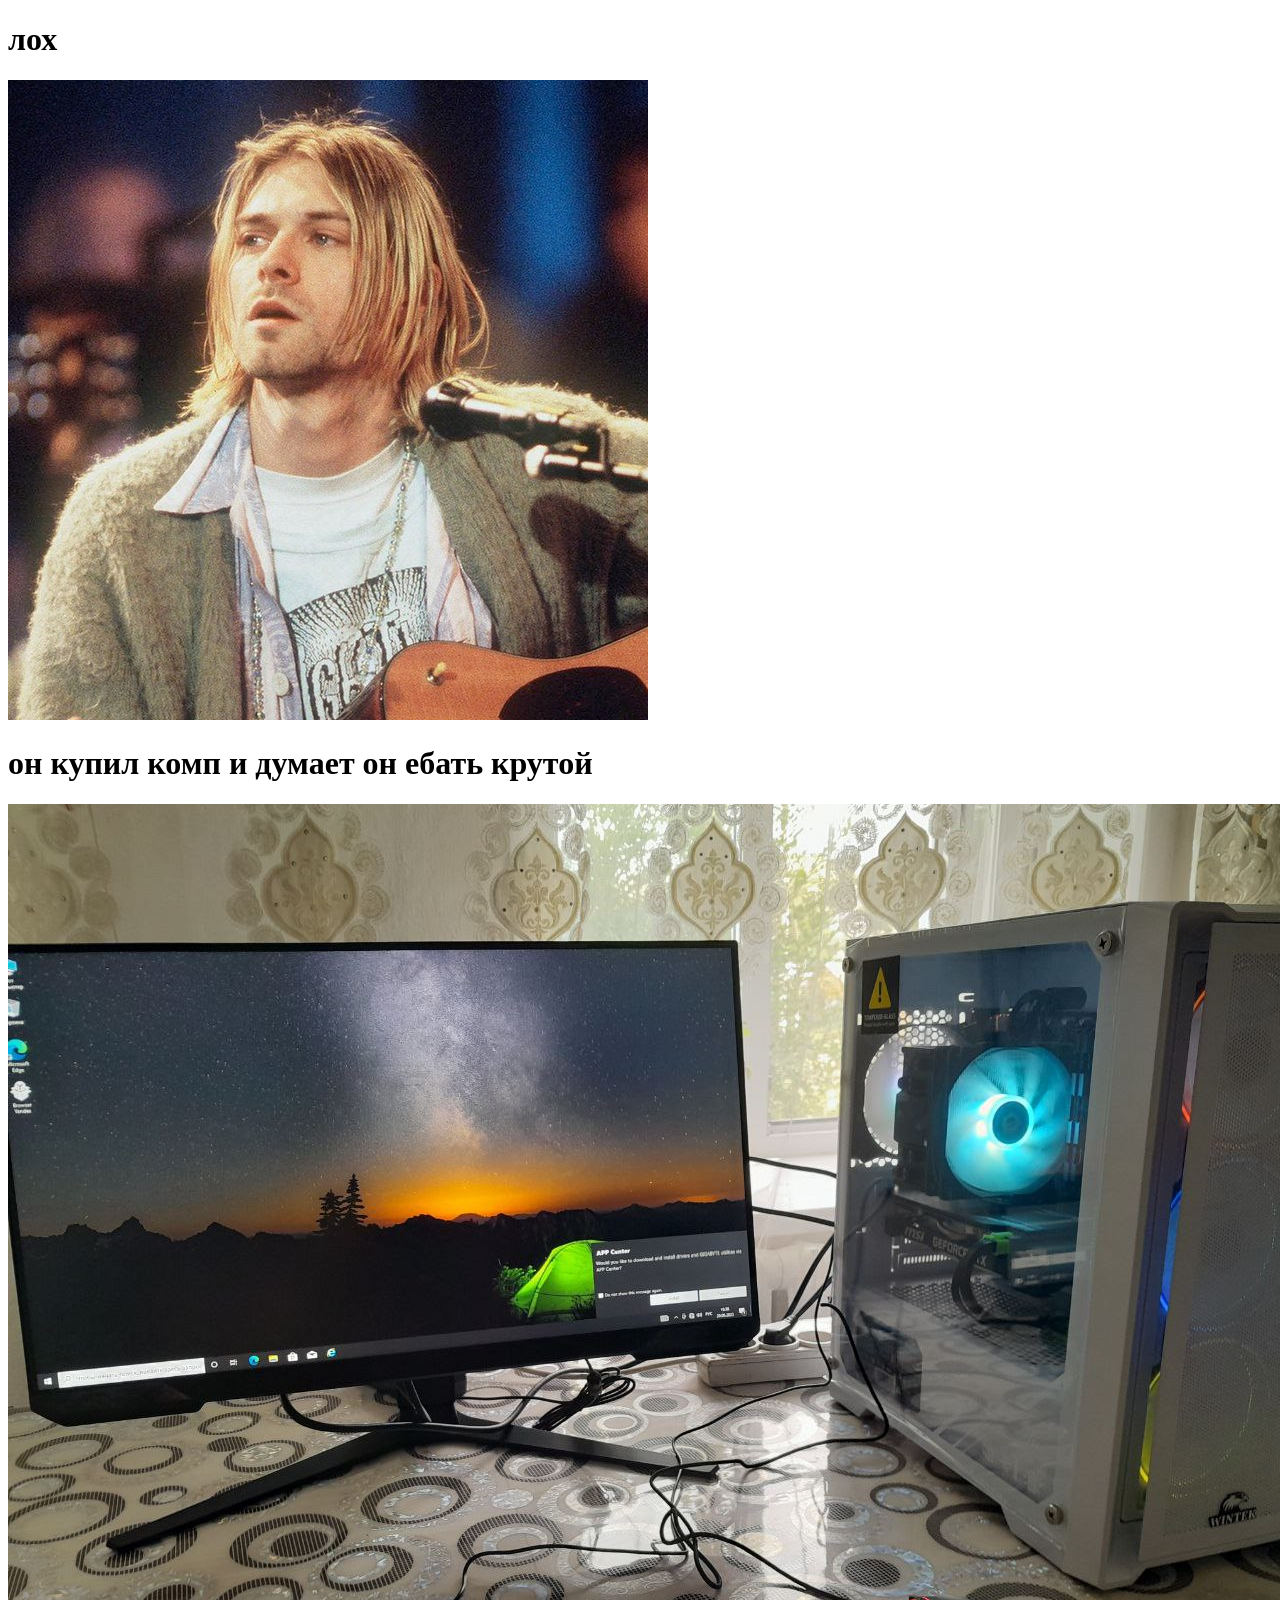
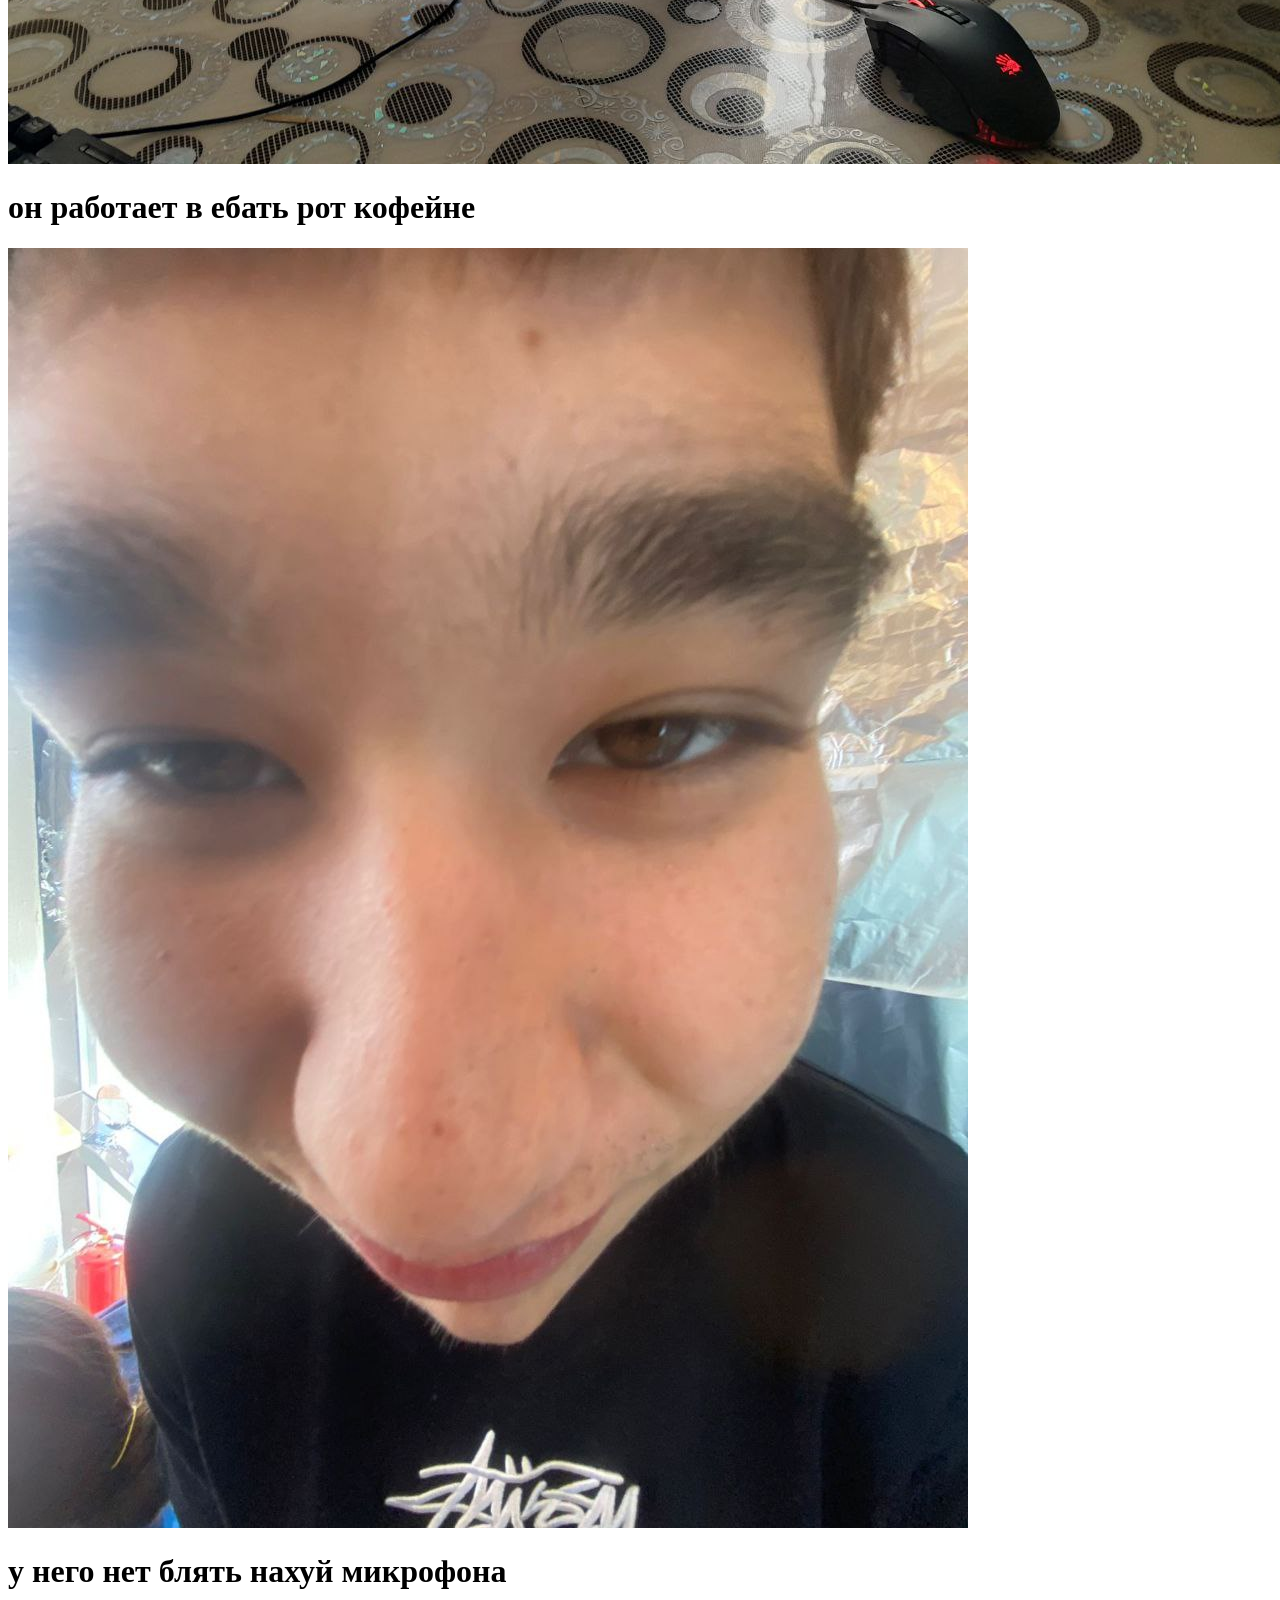
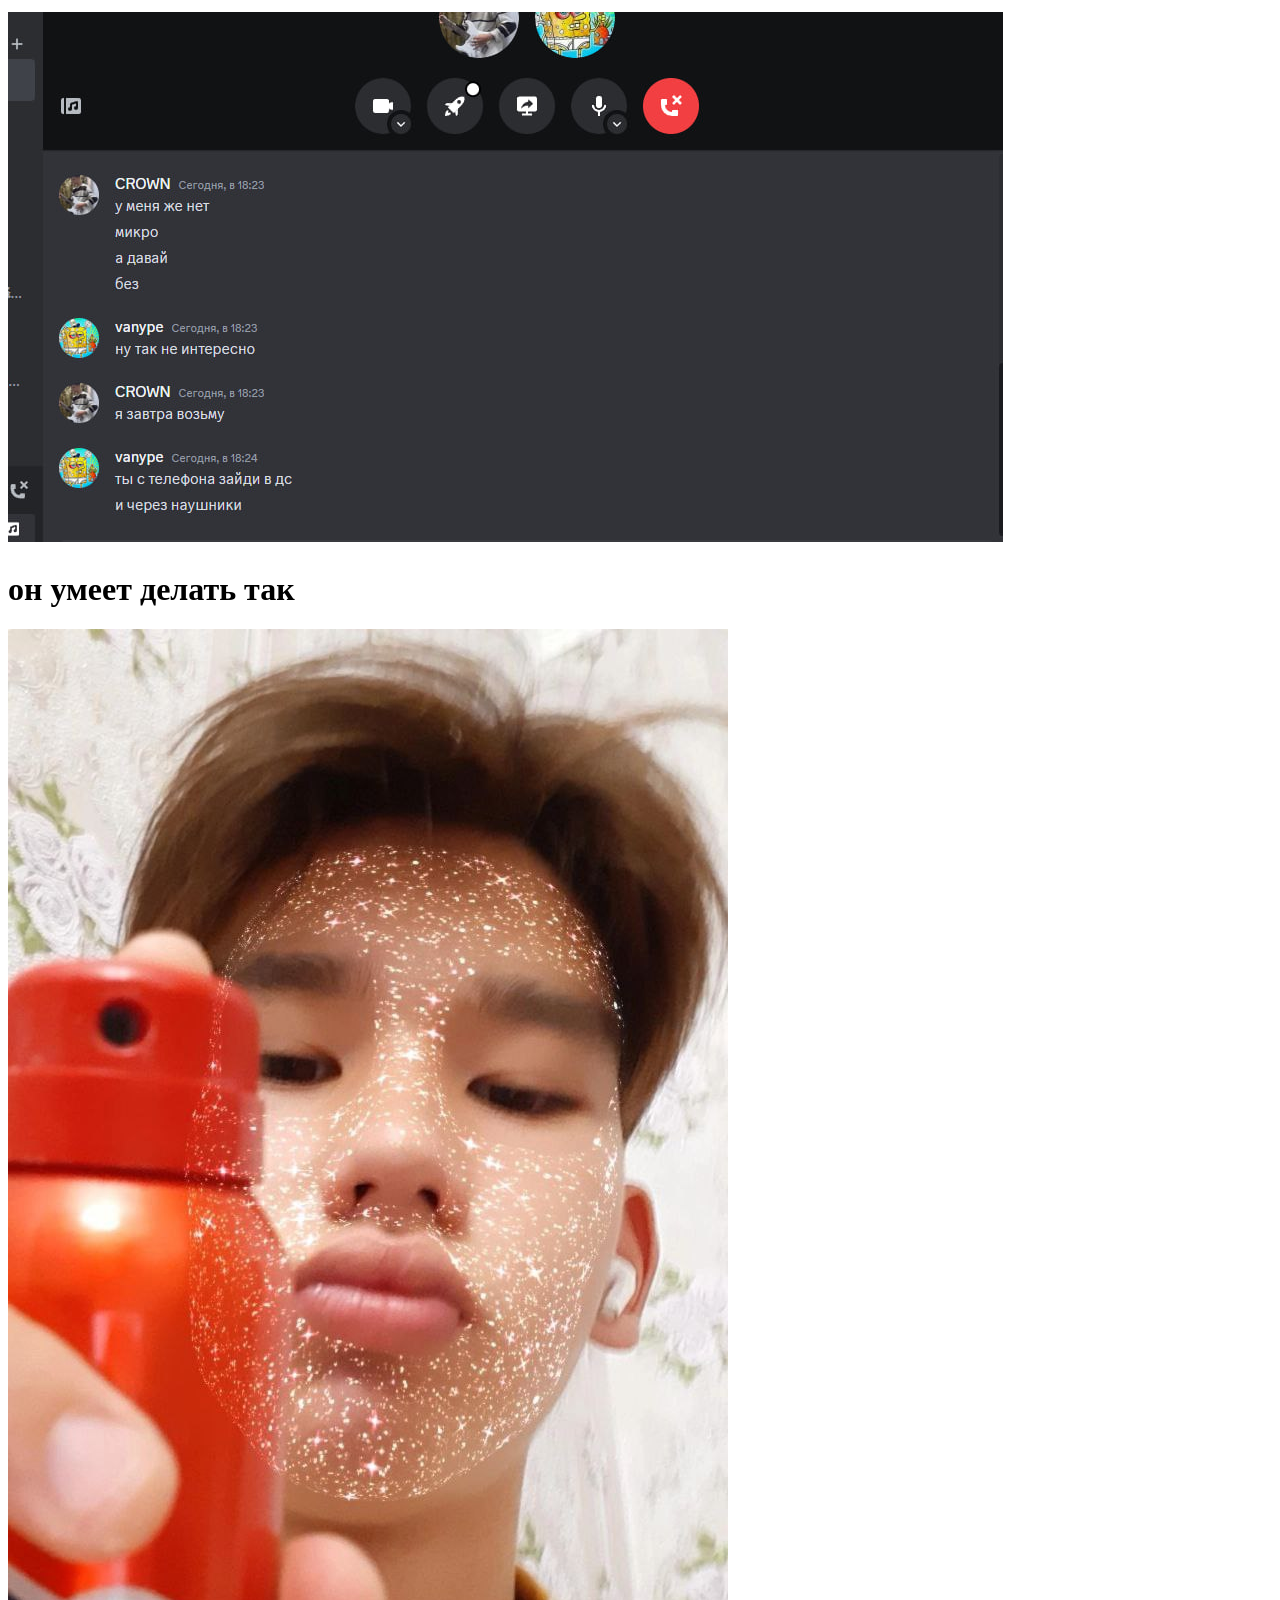
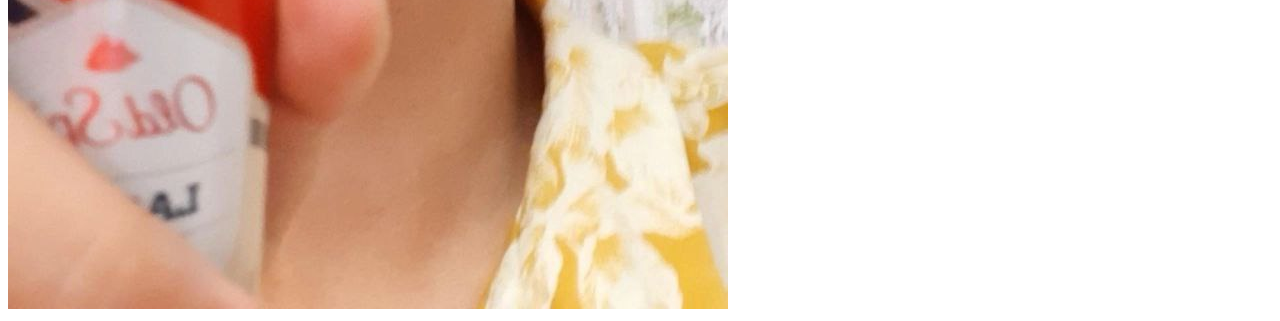
==== index.html @ 9096d33f "crown2" ====
<!DOCTYPE html>
<html>
	<head>
		<title>хуй</title>
	</head>
	<body>
		<h1>лох</h1>
		<img src="image.jpg">
		<h1>он купил комп и думает он ебать крутой</h1>
		<img src="image2.jpg">
		<h1>он работает в ебать рот кофейне</h1>
		<img src="image3.jpg">
		<h1>у него нет блять нахуй микрофона<h1>
		<img src="image4.jpg">
		<h1>он умеет делать так</h1>
		<img src="image5.jpg">
	</body>
</html>
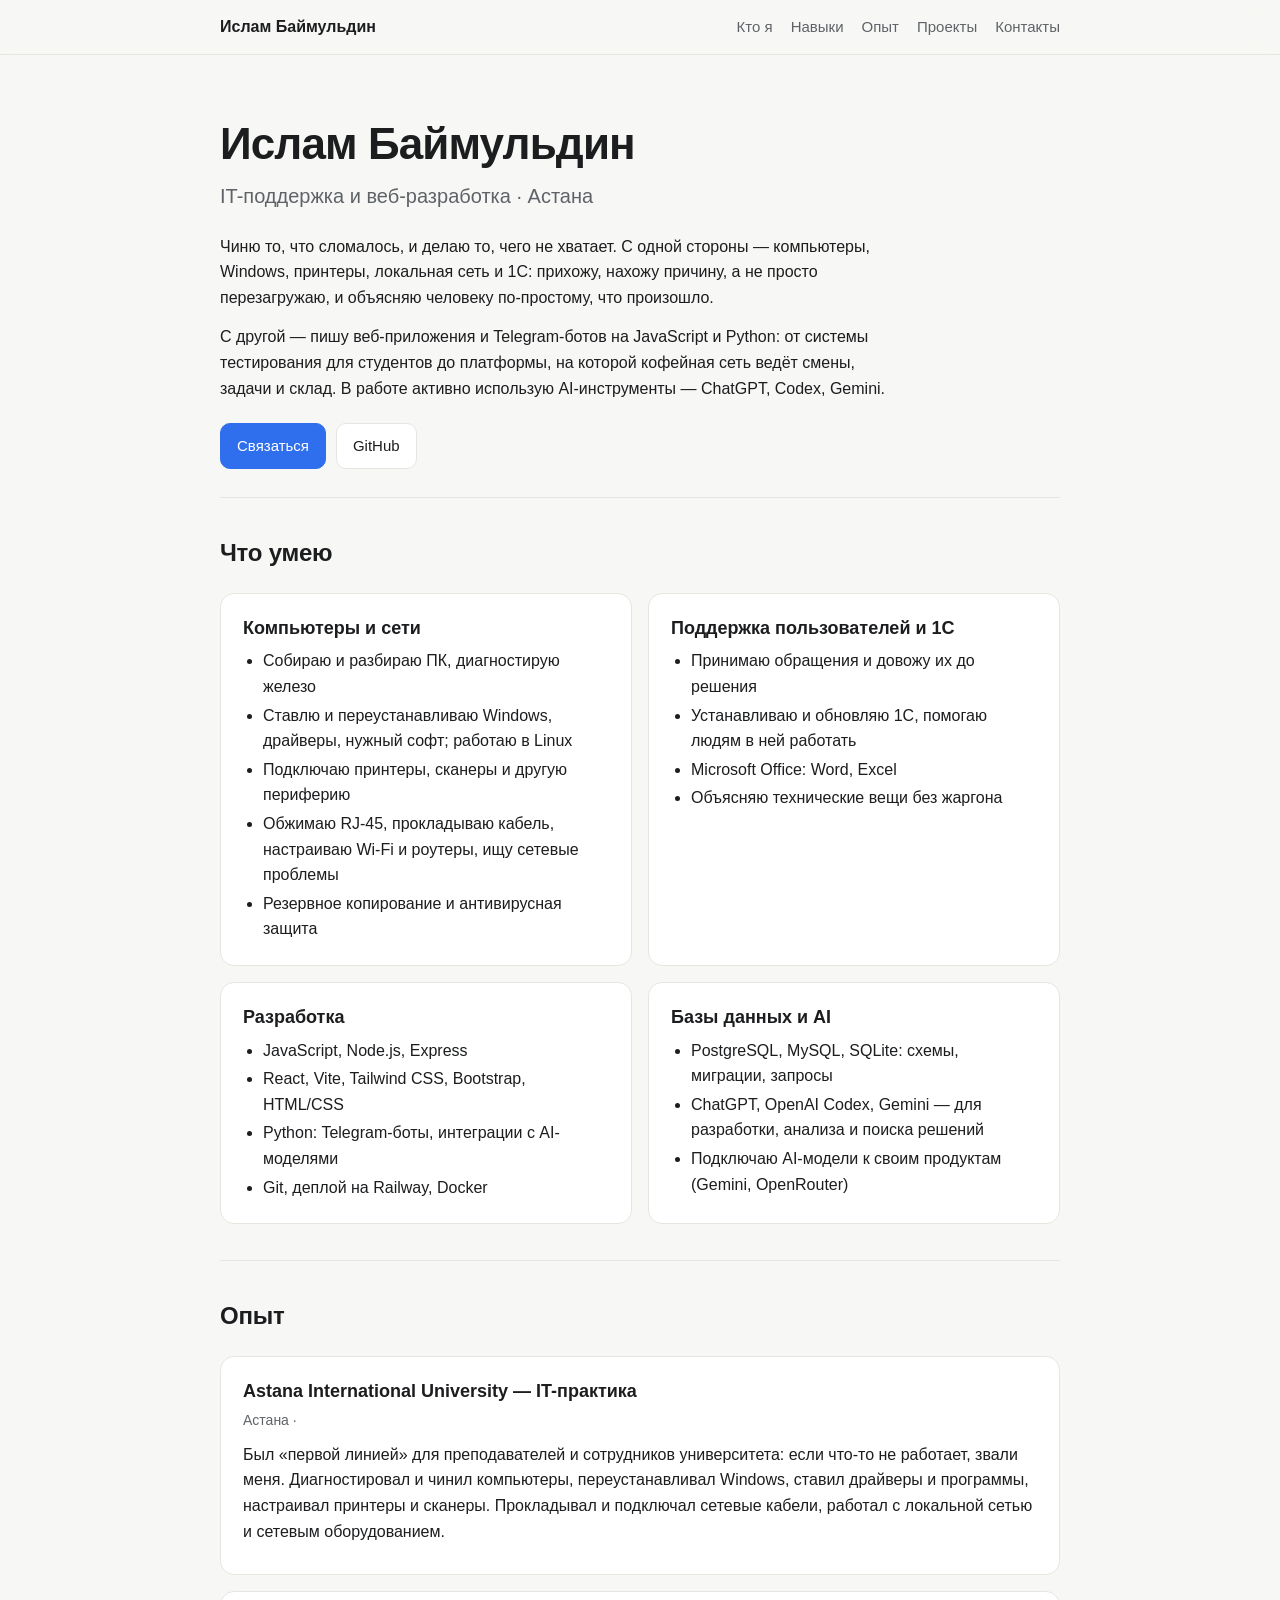
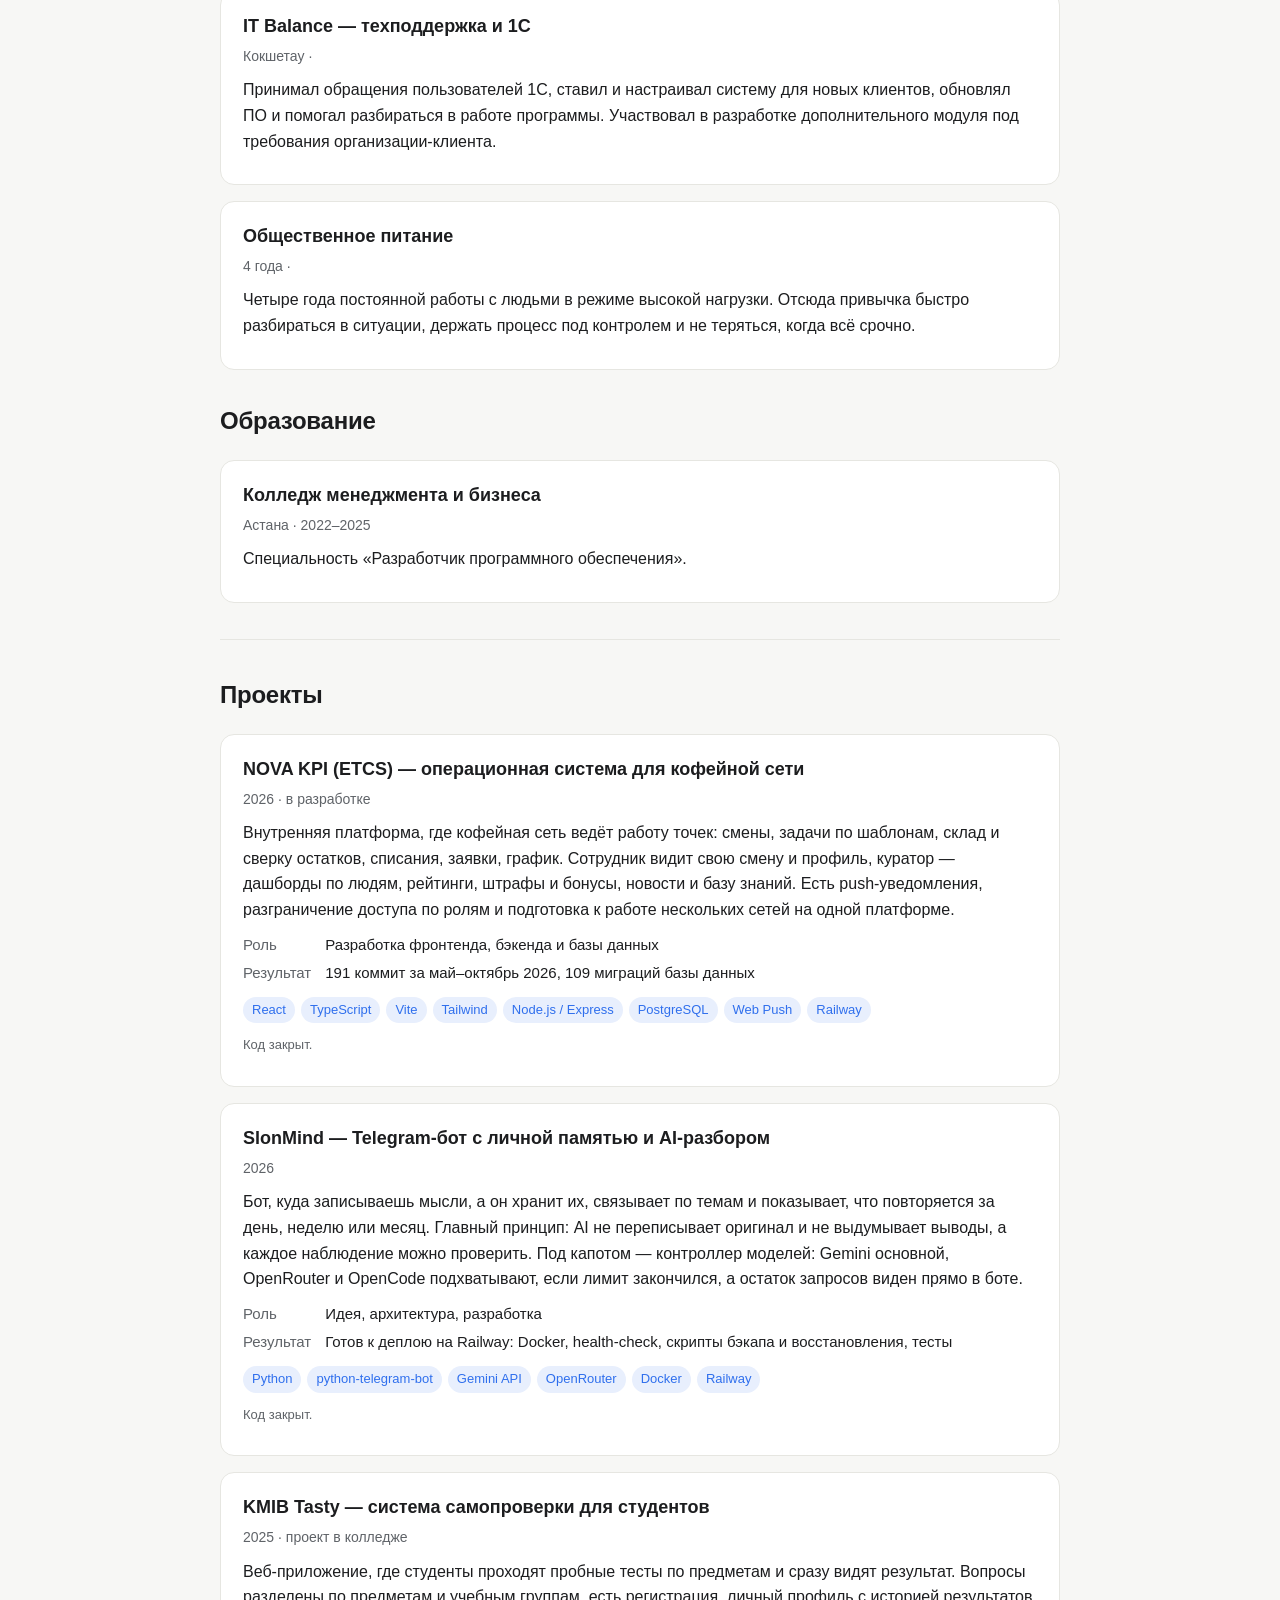
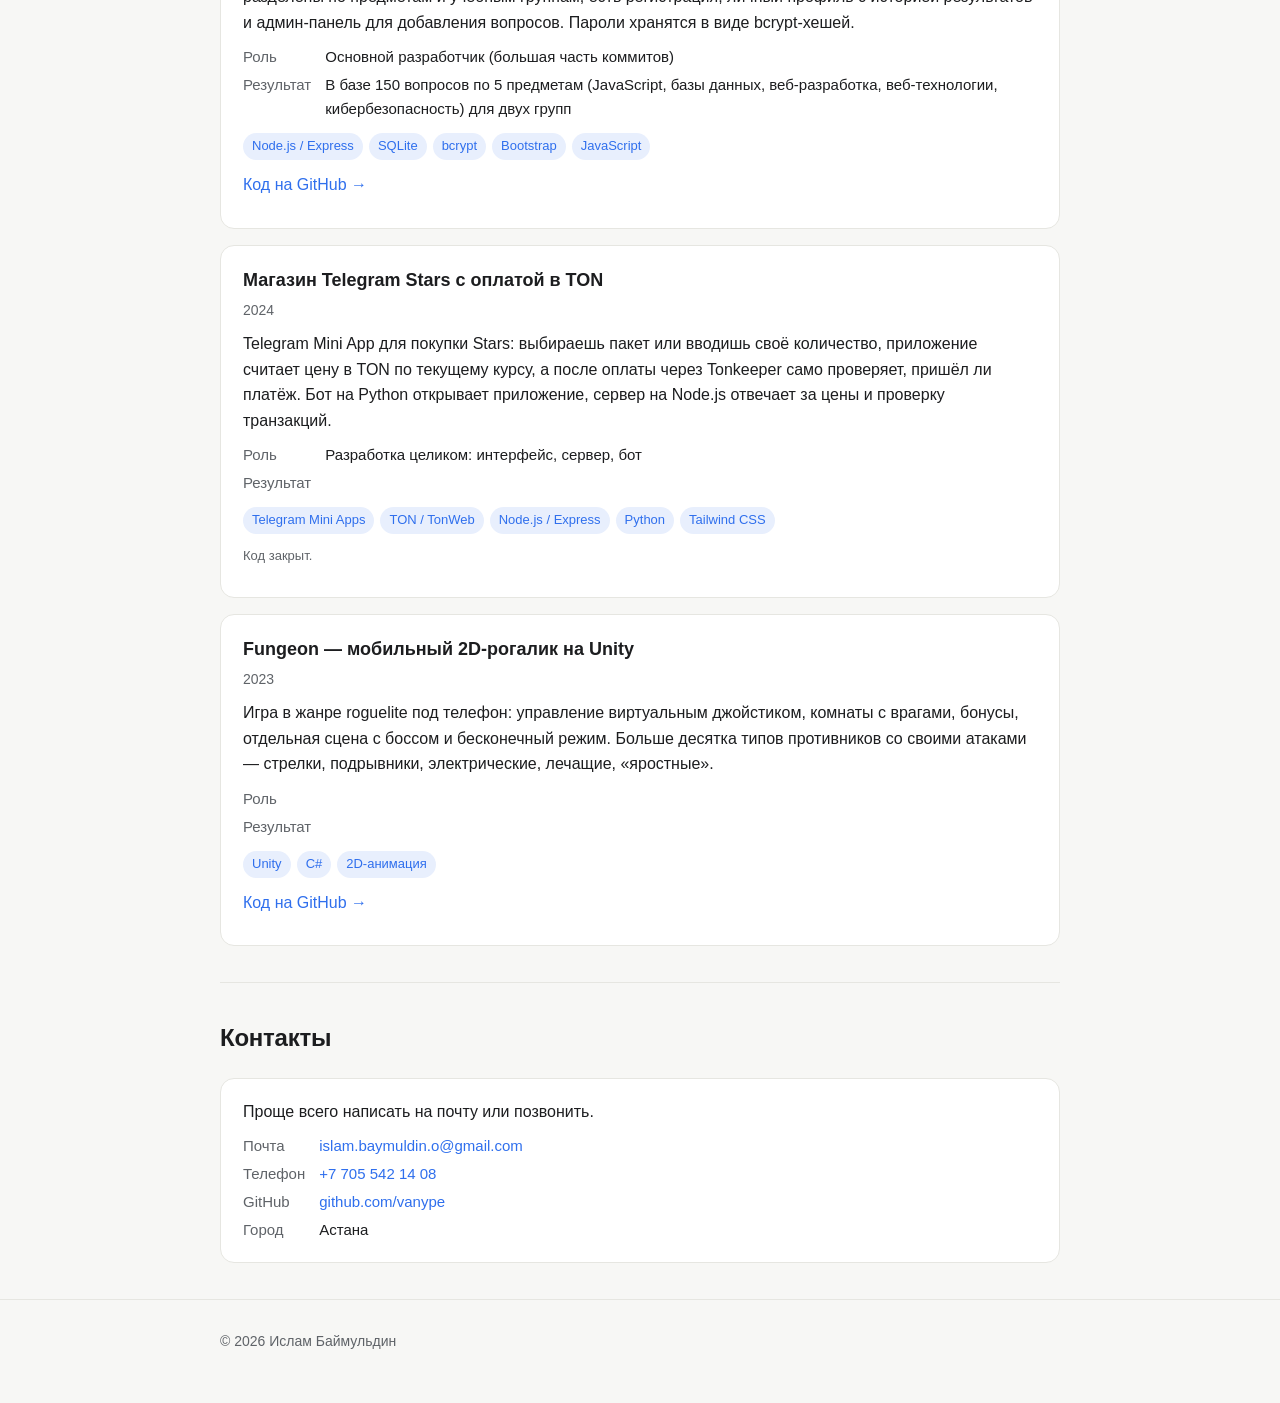
==== commit 8975717a: "Resume site" ====
--- a/index.html
+++ b/index.html
@@ -1,18 +1,240 @@
 <!DOCTYPE html>
-<html>
-	<head>
-		<title>хуй</title>
-	</head>
-	<body>
-		<h1>лох</h1>
-		<img src="image.jpg">
-		<h1>он купил комп и думает он ебать крутой</h1>
-		<img src="image2.jpg">
-		<h1>он работает в ебать рот кофейне</h1>
-		<img src="image3.jpg">
-		<h1>у него нет блять нахуй микрофона<h1>
-		<img src="image4.jpg">
-		<h1>он умеет делать так</h1>
-		<img src="image5.jpg">
-	</body>
-</html>	
+<html lang="ru">
+<head>
+<meta charset="utf-8">
+<meta name="viewport" content="width=device-width, initial-scale=1">
+<title>Ислам Баймульдин — IT-поддержка и веб-разработка</title>
+<meta name="description" content="Ислам Баймульдин, Астана. Техподдержка, компьютеры и сети, веб-приложения и Telegram-боты на JavaScript и Python.">
+<style>
+  :root{
+    --bg:#f7f7f5; --card:#ffffff; --text:#1c1d1f; --muted:#5f6368; --line:#e6e6e1;
+    --accent:#2f6fed; --accent-soft:#e8effd; --radius:14px;
+  }
+  @media (prefers-color-scheme: dark){
+    :root{ --bg:#121314; --card:#1b1c1e; --text:#ececec; --muted:#a0a4aa; --line:#2b2d30; --accent:#7aa2ff; --accent-soft:#1f2a44; }
+  }
+  *{box-sizing:border-box}
+  html{scroll-behavior:smooth}
+  body{margin:0;background:var(--bg);color:var(--text);
+    font:16px/1.6 -apple-system,BlinkMacSystemFont,"Segoe UI",Roboto,"Helvetica Neue",Arial,sans-serif}
+  a{color:var(--accent);text-decoration:none} a:hover{text-decoration:underline}
+  .wrap{max-width:880px;margin:0 auto;padding:0 20px}
+  nav{position:sticky;top:0;z-index:5;background:color-mix(in srgb,var(--bg) 88%,transparent);
+    backdrop-filter:blur(8px);border-bottom:1px solid var(--line)}
+  nav .wrap{display:flex;gap:18px;align-items:center;height:54px;overflow-x:auto;white-space:nowrap;scrollbar-width:none}
+  nav .wrap::-webkit-scrollbar{display:none}
+  @media(max-width:560px){nav b{display:none}}
+  nav b{margin-right:auto;font-weight:600}
+  nav a{color:var(--muted);font-size:15px} nav a:hover{color:var(--text);text-decoration:none}
+  header{padding:64px 0 28px}
+  header h1{font-size:clamp(30px,5vw,44px);line-height:1.15;margin:0 0 10px;letter-spacing:-.02em}
+  header .role{font-size:clamp(17px,2.4vw,20px);color:var(--muted);margin:0 0 22px}
+  header p{max-width:680px;margin:0 0 14px}
+  .cta{display:flex;flex-wrap:wrap;gap:10px;margin-top:22px}
+  .btn{display:inline-block;padding:10px 16px;border-radius:10px;border:1px solid var(--line);background:var(--card);color:var(--text);font-size:15px}
+  .btn.primary{background:var(--accent);border-color:var(--accent);color:#fff}
+  .btn:hover{text-decoration:none;filter:brightness(1.05)}
+  section{padding:36px 0;border-top:1px solid var(--line)}
+  h2{font-size:24px;margin:0 0 20px;letter-spacing:-.01em}
+  .grid{display:grid;gap:16px}
+  @media(min-width:720px){.grid.two{grid-template-columns:1fr 1fr}}
+  .card{background:var(--card);border:1px solid var(--line);border-radius:var(--radius);padding:20px 22px}
+  .card h3{margin:0 0 4px;font-size:18px}
+  .meta{color:var(--muted);font-size:14px;margin:0 0 10px}
+  .card p{margin:0 0 10px}
+  .card ul{margin:6px 0 0;padding-left:20px} .card li{margin:3px 0}
+  .tags{display:flex;flex-wrap:wrap;gap:6px;margin-top:12px}
+  .tag{font-size:13px;padding:3px 9px;border-radius:999px;background:var(--accent-soft);color:var(--accent)}
+  dl.facts{display:grid;grid-template-columns:auto 1fr;gap:4px 14px;margin:10px 0 0;font-size:15px}
+  dl.facts dt{color:var(--muted)} dl.facts dd{margin:0}
+  .private{font-size:13px;color:var(--muted)}
+  .contacts a{word-break:break-all}
+  footer{padding:30px 0 50px;color:var(--muted);font-size:14px;border-top:1px solid var(--line)}
+</style>
+</head>
+<body>
+
+<nav><div class="wrap">
+  <b>Ислам Баймульдин</b>
+  <a href="#about">Кто я</a><a href="#skills">Навыки</a><a href="#experience">Опыт</a><a href="#projects">Проекты</a><a href="#contacts">Контакты</a>
+</div></nav>
+
+<main class="wrap">
+
+<!-- ===== КТО Я ===== -->
+<header id="about">
+  <h1>Ислам Баймульдин</h1>
+  <p class="role">IT-поддержка и веб-разработка · Астана</p>
+  <p>Чиню то, что сломалось, и делаю то, чего не хватает. С одной стороны — компьютеры, Windows, принтеры, локальная сеть и 1С: прихожу, нахожу причину, а не просто перезагружаю, и объясняю человеку по-простому, что произошло.</p>
+  <p>С другой — пишу веб-приложения и Telegram-ботов на JavaScript и Python: от системы тестирования для студентов до платформы, на которой кофейная сеть ведёт смены, задачи и склад. В работе активно использую AI-инструменты — ChatGPT, Codex, Gemini.</p>
+  <div class="cta">
+    <a class="btn primary" href="#contacts">Связаться</a>
+    <a class="btn" href="https://github.com/vanype" target="_blank" rel="noopener">GitHub</a>
+  </div>
+</header>
+
+<!-- ===== НАВЫКИ ===== -->
+<section id="skills">
+  <h2>Что умею</h2>
+  <div class="grid two">
+    <div class="card">
+      <h3>Компьютеры и сети</h3>
+      <ul>
+        <li>Собираю и разбираю ПК, диагностирую железо</li>
+        <li>Ставлю и переустанавливаю Windows, драйверы, нужный софт; работаю в Linux</li>
+        <li>Подключаю принтеры, сканеры и другую периферию</li>
+        <li>Обжимаю RJ-45, прокладываю кабель, настраиваю Wi-Fi и роутеры, ищу сетевые проблемы</li>
+        <li>Резервное копирование и антивирусная защита</li>
+      </ul>
+    </div>
+    <div class="card">
+      <h3>Поддержка пользователей и 1С</h3>
+      <ul>
+        <li>Принимаю обращения и довожу их до решения</li>
+        <li>Устанавливаю и обновляю 1С, помогаю людям в ней работать</li>
+        <li>Microsoft Office: Word, Excel</li>
+        <li>Объясняю технические вещи без жаргона</li>
+      </ul>
+    </div>
+    <div class="card">
+      <h3>Разработка</h3>
+      <ul>
+        <li>JavaScript, Node.js, Express</li>
+        <li>React, Vite, Tailwind CSS, Bootstrap, HTML/CSS</li>
+        <li>Python: Telegram-боты, интеграции с AI-моделями</li>
+        <li>Git, деплой на Railway, Docker</li>
+      </ul>
+    </div>
+    <div class="card">
+      <h3>Базы данных и AI</h3>
+      <ul>
+        <li>PostgreSQL, MySQL, SQLite: схемы, миграции, запросы</li>
+        <li>ChatGPT, OpenAI Codex, Gemini — для разработки, анализа и поиска решений</li>
+        <li>Подключаю AI-модели к своим продуктам (Gemini, OpenRouter)</li>
+      </ul>
+    </div>
+  </div>
+</section>
+
+<!-- ===== ОПЫТ ===== -->
+<section id="experience">
+  <h2>Опыт</h2>
+  <div class="grid">
+    <div class="card">
+      <h3>Astana International University — IT-практика</h3>
+      <p class="meta">Астана ·</p>
+      <p>Был «первой линией» для преподавателей и сотрудников университета: если что-то не работает, звали меня. Диагностировал и чинил компьютеры, переустанавливал Windows, ставил драйверы и программы, настраивал принтеры и сканеры. Прокладывал и подключал сетевые кабели, работал с локальной сетью и сетевым оборудованием.</p>
+    </div>
+    <div class="card">
+      <h3>IT Balance — техподдержка и 1С</h3>
+      <p class="meta">Кокшетау ·</p>
+      <p>Принимал обращения пользователей 1С, ставил и настраивал систему для новых клиентов, обновлял ПО и помогал разбираться в работе программы. Участвовал в разработке дополнительного модуля под требования организации-клиента.</p>
+    </div>
+    <div class="card">
+      <h3>Общественное питание</h3>
+      <p class="meta">4 года ·</p>
+      <p>Четыре года постоянной работы с людьми в режиме высокой нагрузки. Отсюда привычка быстро разбираться в ситуации, держать процесс под контролем и не теряться, когда всё срочно.</p>
+    </div>
+  </div>
+
+  <h2 style="margin-top:32px">Образование</h2>
+  <div class="card">
+    <h3>Колледж менеджмента и бизнеса</h3>
+    <p class="meta">Астана · 2022–2025</p>
+    <p>Специальность «Разработчик программного обеспечения».</p>
+  </div>
+</section>
+
+<!-- ===== ПРОЕКТЫ ===== -->
+<section id="projects">
+  <h2>Проекты</h2>
+  <div class="grid">
+
+    <!-- ETCS / NOVA KPI: приватный репозиторий vanype/ETCS -->
+    <article class="card">
+      <h3>NOVA KPI (ETCS) — операционная система для кофейной сети</h3>
+      <p class="meta">2026 · в разработке</p>
+      <p>Внутренняя платформа, где кофейная сеть ведёт работу точек: смены, задачи по шаблонам, склад и сверку остатков, списания, заявки, график. Сотрудник видит свою смену и профиль, куратор — дашборды по людям, рейтинги, штрафы и бонусы, новости и базу знаний. Есть push-уведомления, разграничение доступа по ролям и подготовка к работе нескольких сетей на одной платформе.</p>
+      <dl class="facts">
+        <dt>Роль</dt><dd>Разработка фронтенда, бэкенда и базы данных</dd>
+        <dt>Результат</dt><dd>191 коммит за май–октябрь 2026, 109 миграций базы данных</dd>
+      </dl>
+      <div class="tags"><span class="tag">React</span><span class="tag">TypeScript</span><span class="tag">Vite</span><span class="tag">Tailwind</span><span class="tag">Node.js / Express</span><span class="tag">PostgreSQL</span><span class="tag">Web Push</span><span class="tag">Railway</span></div>
+      <p class="private" style="margin-top:12px">Код закрыт.</p>
+    </article>
+
+    <!-- SlonMind: приватный репозиторий vanype/SlonMind -->
+    <article class="card">
+      <h3>SlonMind — Telegram-бот с личной памятью и AI-разбором</h3>
+      <p class="meta">2026</p>
+      <p>Бот, куда записываешь мысли, а он хранит их, связывает по темам и показывает, что повторяется за день, неделю или месяц. Главный принцип: AI не переписывает оригинал и не выдумывает выводы, а каждое наблюдение можно проверить. Под капотом — контроллер моделей: Gemini основной, OpenRouter и OpenCode подхватывают, если лимит закончился, а остаток запросов виден прямо в боте.</p>
+      <dl class="facts">
+        <dt>Роль</dt><dd>Идея, архитектура, разработка</dd>
+        <dt>Результат</dt><dd> Готов к деплою на Railway: Docker, health-check, скрипты бэкапа и восстановления, тесты</dd>
+      </dl>
+      <div class="tags"><span class="tag">Python</span><span class="tag">python-telegram-bot</span><span class="tag">Gemini API</span><span class="tag">OpenRouter</span><span class="tag">Docker</span><span class="tag">Railway</span></div>
+      <p class="private" style="margin-top:12px">Код закрыт.</p>
+    </article>
+
+    <!-- kmibTesting: публичный репозиторий -->
+    <article class="card">
+      <h3>KMIB Tasty — система самопроверки для студентов</h3>
+      <p class="meta">2025 · проект в колледже</p>
+      <p>Веб-приложение, где студенты проходят пробные тесты по предметам и сразу видят результат. Вопросы разделены по предметам и учебным группам, есть регистрация, личный профиль с историей результатов и админ-панель для добавления вопросов. Пароли хранятся в виде bcrypt-хешей.</p>
+      <dl class="facts">
+        <dt>Роль</dt><dd>Основной разработчик (большая часть коммитов)</dd>
+        <dt>Результат</dt><dd>В базе 150 вопросов по 5 предметам (JavaScript, базы данных, веб-разработка, веб-технологии, кибербезопасность) для двух групп</dd>
+      </dl>
+      <div class="tags"><span class="tag">Node.js / Express</span><span class="tag">SQLite</span><span class="tag">bcrypt</span><span class="tag">Bootstrap</span><span class="tag">JavaScript</span></div>
+      <p style="margin-top:12px"><a href="https://github.com/vanype/kmibTesting" target="_blank" rel="noopener">Код на GitHub →</a></p>
+    </article>
+
+    <!-- telegramTonShop: приватный репозиторий -->
+    <article class="card">
+      <h3>Магазин Telegram Stars с оплатой в TON</h3>
+      <p class="meta">2024</p>
+      <p>Telegram Mini App для покупки Stars: выбираешь пакет или вводишь своё количество, приложение считает цену в TON по текущему курсу, а после оплаты через Tonkeeper само проверяет, пришёл ли платёж. Бот на Python открывает приложение, сервер на Node.js отвечает за цены и проверку транзакций.</p>
+      <dl class="facts">
+        <dt>Роль</dt><dd>Разработка целиком: интерфейс, сервер, бот</dd>
+        <dt>Результат</dt><dd></dd>
+      </dl>
+      <div class="tags"><span class="tag">Telegram Mini Apps</span><span class="tag">TON / TonWeb</span><span class="tag">Node.js / Express</span><span class="tag">Python</span><span class="tag">Tailwind CSS</span></div>
+      <p class="private" style="margin-top:12px">Код закрыт.</p>
+    </article>
+
+    <!-- Fungeon: публичный репозиторий -->
+    <article class="card">
+      <h3>Fungeon — мобильный 2D-рогалик на Unity</h3>
+      <p class="meta">2023</p>
+      <p>Игра в жанре roguelite под телефон: управление виртуальным джойстиком, комнаты с врагами, бонусы, отдельная сцена с боссом и бесконечный режим. Больше десятка типов противников со своими атаками — стрелки, подрывники, электрические, лечащие, «яростные».</p>
+      <dl class="facts">
+        <dt>Роль</dt><dd></dd>
+        <dt>Результат</dt><dd></dd>
+      </dl>
+      <div class="tags"><span class="tag">Unity</span><span class="tag">C#</span><span class="tag">2D-анимация</span></div>
+      <p style="margin-top:12px"><a href="https://github.com/vanype/Fungeon" target="_blank" rel="noopener">Код на GitHub →</a></p>
+    </article>
+
+  </div>
+</section>
+
+<!-- ===== КОНТАКТЫ ===== -->
+<section id="contacts" class="contacts">
+  <h2>Контакты</h2>
+  <div class="card">
+    <p>Проще всего написать на почту или позвонить.</p>
+    <dl class="facts">
+      <dt>Почта</dt><dd><a href="mailto:islam.baymuldin.o@gmail.com">islam.baymuldin.o@gmail.com</a></dd>
+      <dt>Телефон</dt><dd><a href="tel:+77055421408">+7 705 542 14 08</a></dd>
+      <dt>GitHub</dt><dd><a href="https://github.com/vanype" target="_blank" rel="noopener">github.com/vanype</a></dd>
+      <dt>Город</dt><dd>Астана</dd>
+    </dl>
+  </div>
+</section>
+
+</main>
+
+<footer><div class="wrap">© 2026 Ислам Баймульдин</div></footer>
+
+</body>
+</html>
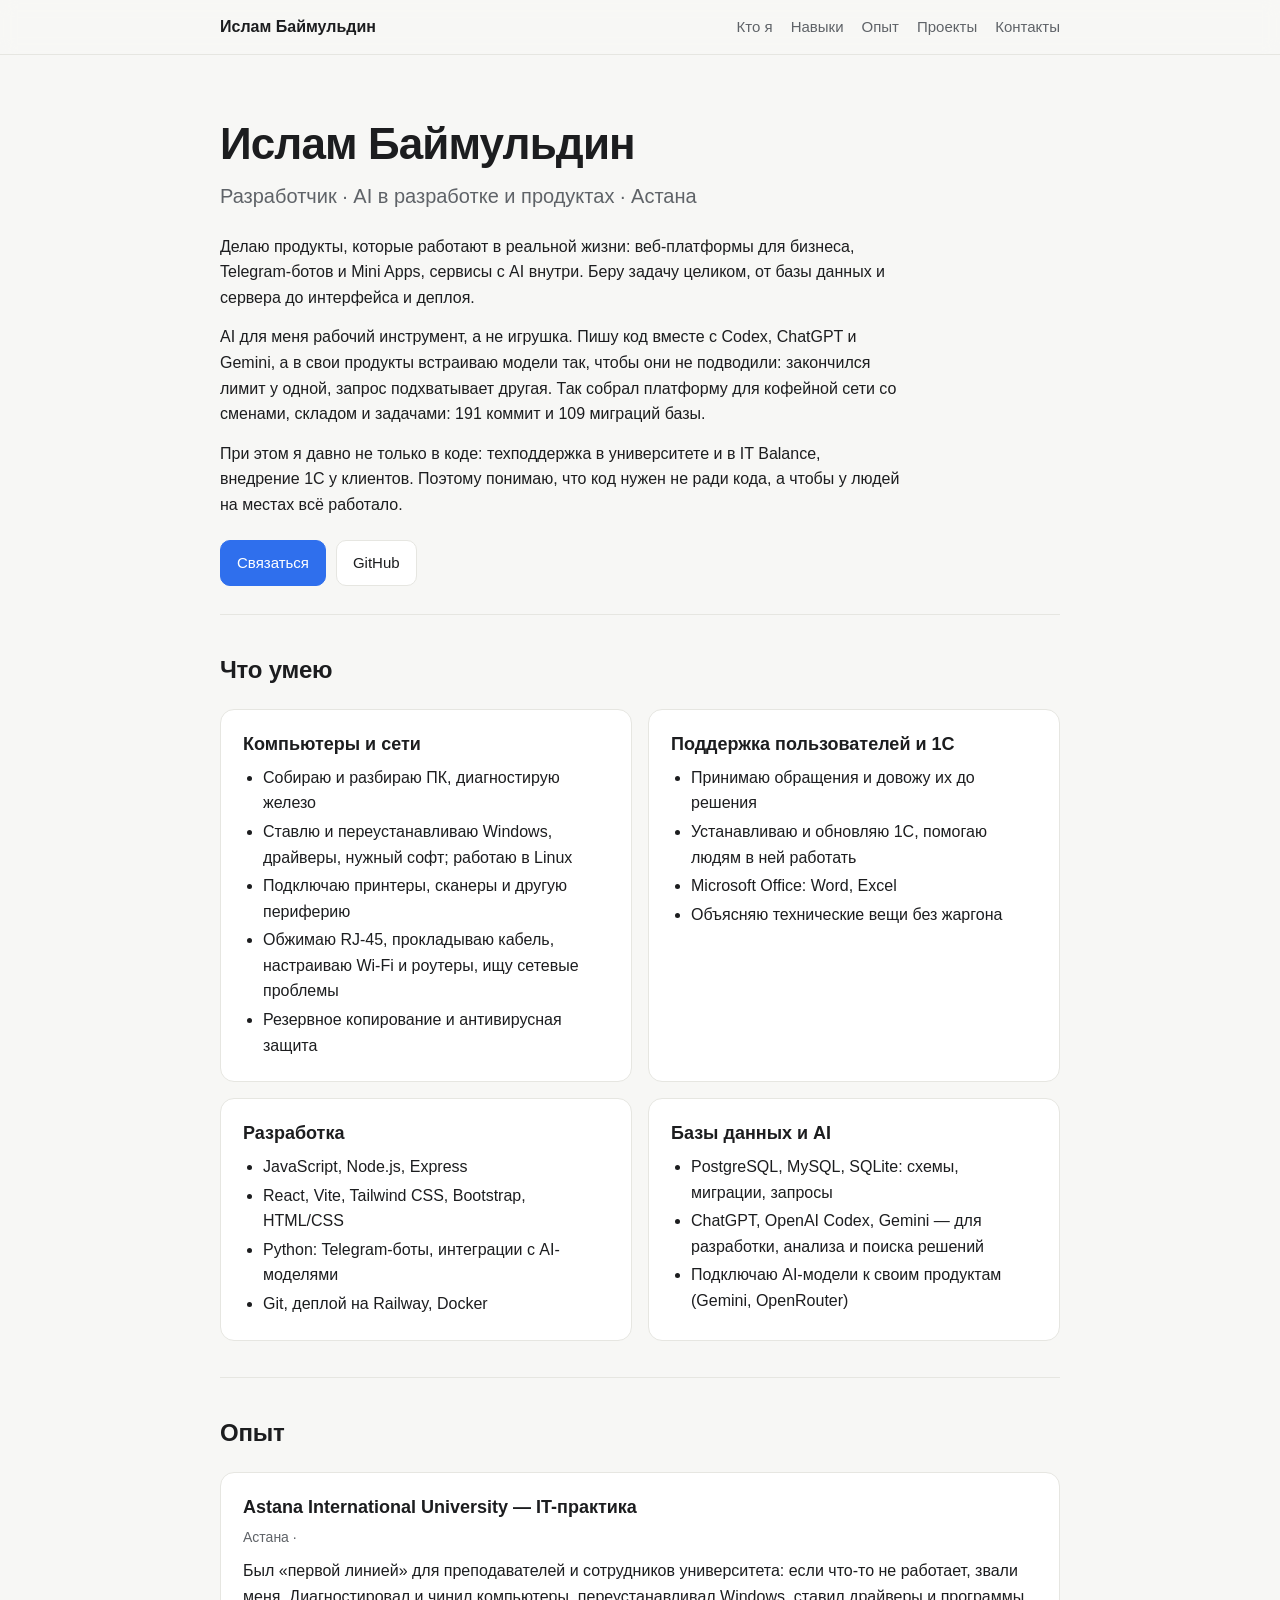
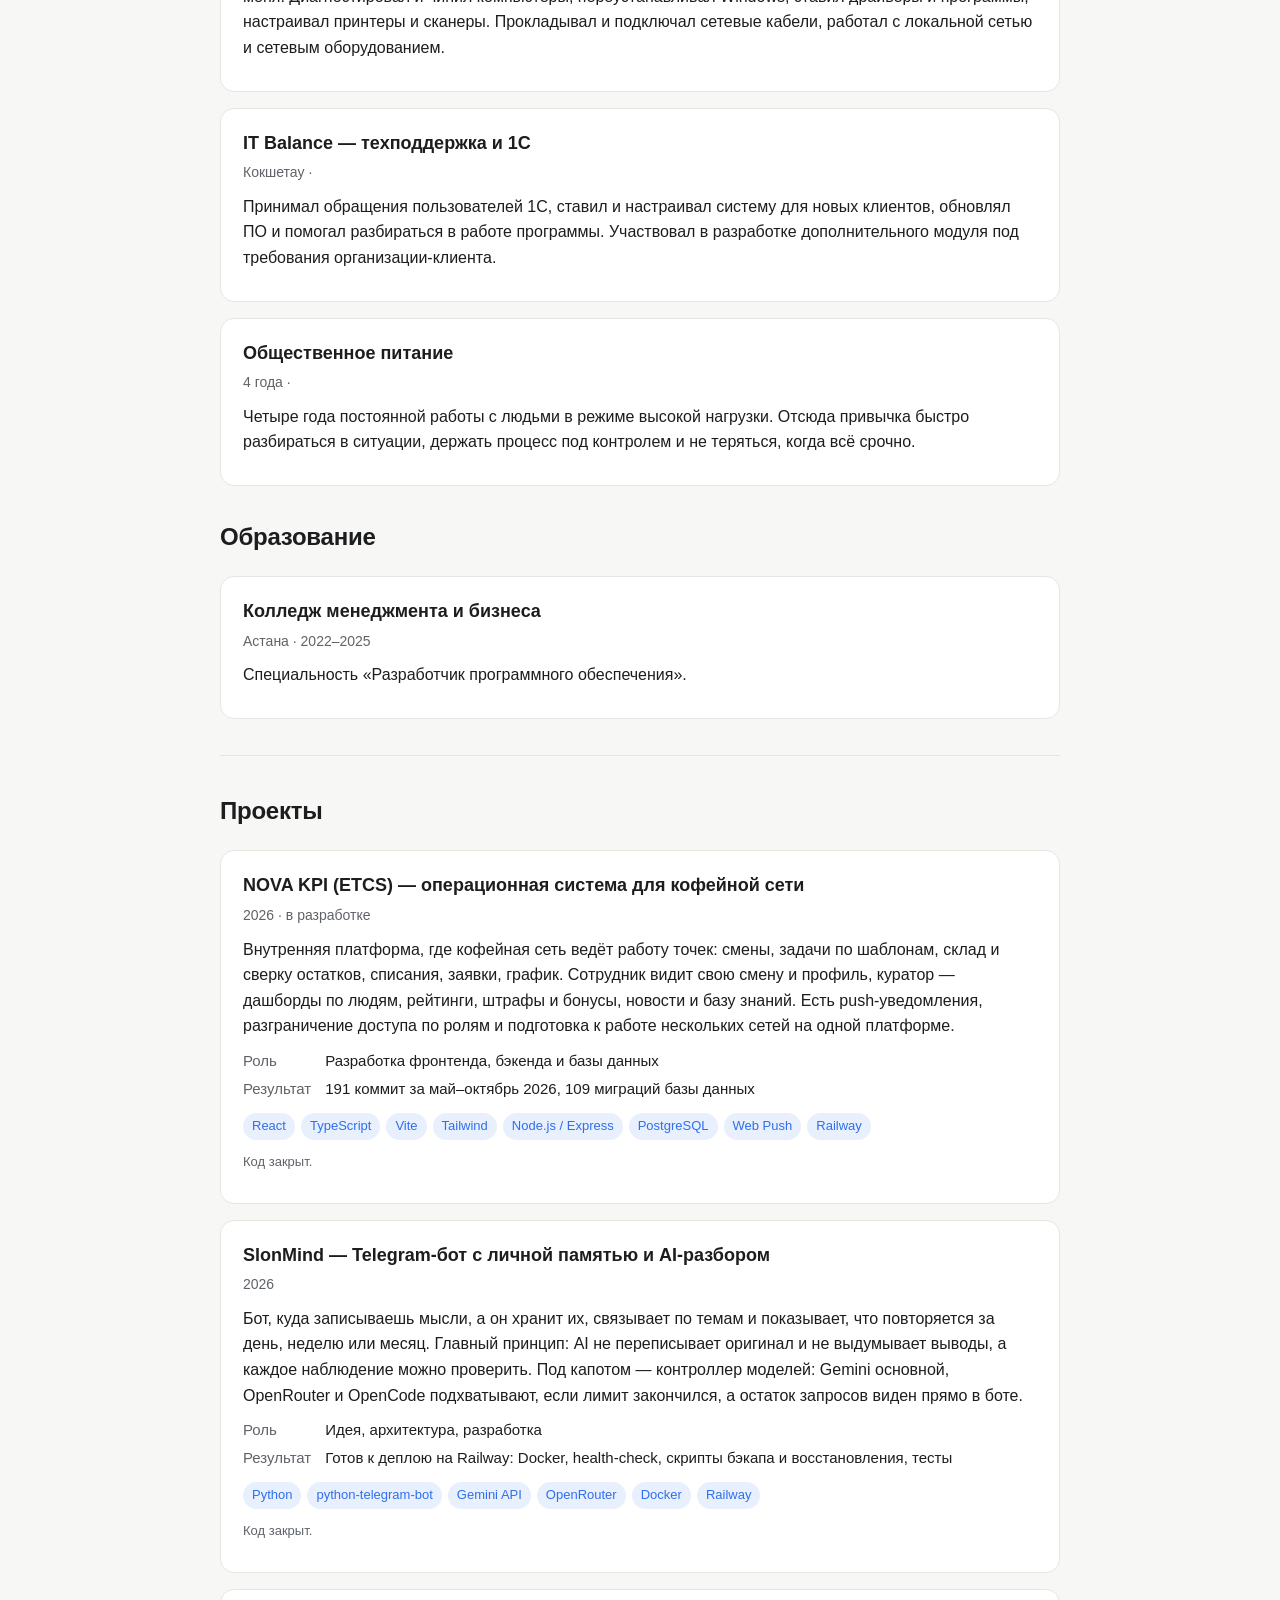
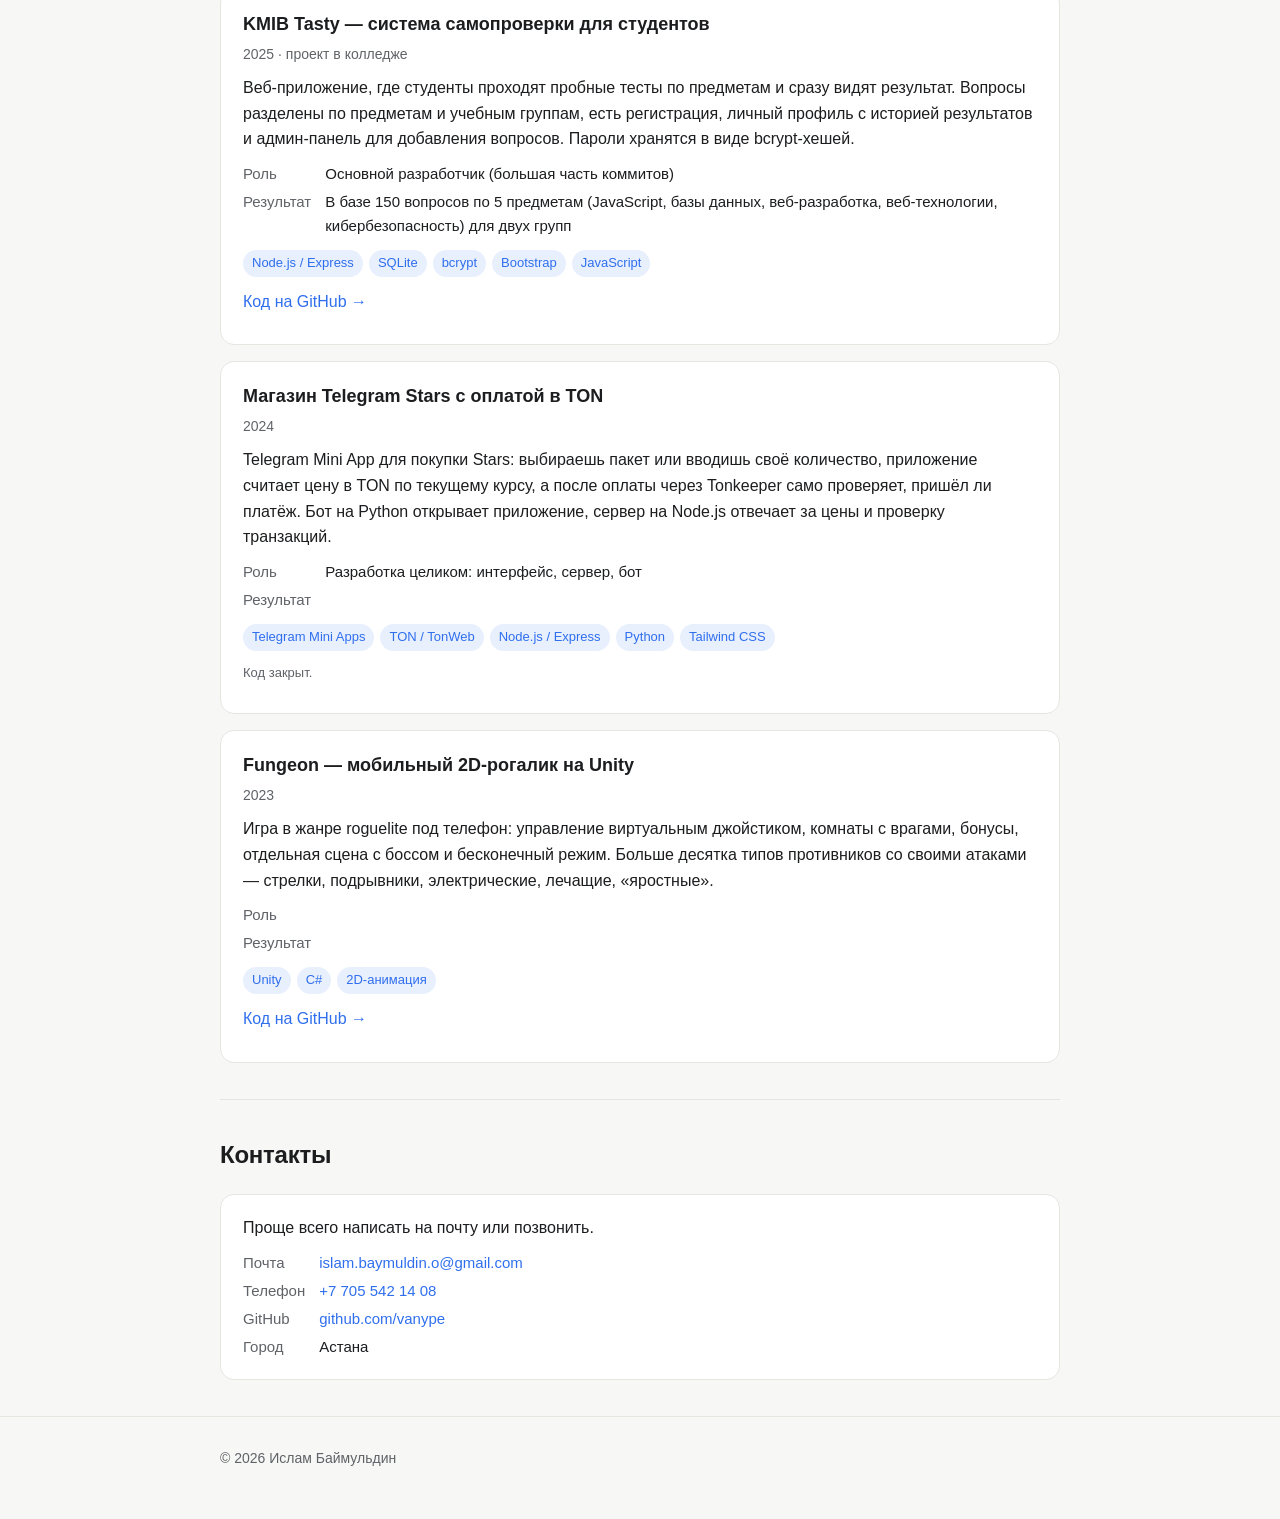
==== commit 272d3050: "Rewrite intro" ====
--- a/index.html
+++ b/index.html
@@ -3,7 +3,7 @@
 <head>
 <meta charset="utf-8">
 <meta name="viewport" content="width=device-width, initial-scale=1">
-<title>Ислам Баймульдин — IT-поддержка и веб-разработка</title>
+<title>Ислам Баймульдин — разработчик</title>
 <meta name="description" content="Ислам Баймульдин, Астана. Техподдержка, компьютеры и сети, веб-приложения и Telegram-боты на JavaScript и Python.">
 <style>
   :root{
@@ -64,9 +64,10 @@
 <!-- ===== КТО Я ===== -->
 <header id="about">
   <h1>Ислам Баймульдин</h1>
-  <p class="role">IT-поддержка и веб-разработка · Астана</p>
-  <p>Чиню то, что сломалось, и делаю то, чего не хватает. С одной стороны — компьютеры, Windows, принтеры, локальная сеть и 1С: прихожу, нахожу причину, а не просто перезагружаю, и объясняю человеку по-простому, что произошло.</p>
-  <p>С другой — пишу веб-приложения и Telegram-ботов на JavaScript и Python: от системы тестирования для студентов до платформы, на которой кофейная сеть ведёт смены, задачи и склад. В работе активно использую AI-инструменты — ChatGPT, Codex, Gemini.</p>
+  <p class="role">Разработчик · AI в разработке и продуктах · Астана</p>
+  <p>Делаю продукты, которые работают в реальной жизни: веб-платформы для бизнеса, Telegram-ботов и Mini Apps, сервисы с AI внутри. Беру задачу целиком, от базы данных и сервера до интерфейса и деплоя.</p>
+  <p>AI для меня рабочий инструмент, а не игрушка. Пишу код вместе с Codex, ChatGPT и Gemini, а в свои продукты встраиваю модели так, чтобы они не подводили: закончился лимит у одной, запрос подхватывает другая. Так собрал платформу для кофейной сети со сменами, складом и задачами: 191 коммит и 109 миграций базы.</p>
+  <p>При этом я давно не только в коде: техподдержка в университете и в IT Balance, внедрение 1С у клиентов. Поэтому понимаю, что код нужен не ради кода, а чтобы у людей на местах всё работало.</p>
   <div class="cta">
     <a class="btn primary" href="#contacts">Связаться</a>
     <a class="btn" href="https://github.com/vanype" target="_blank" rel="noopener">GitHub</a>
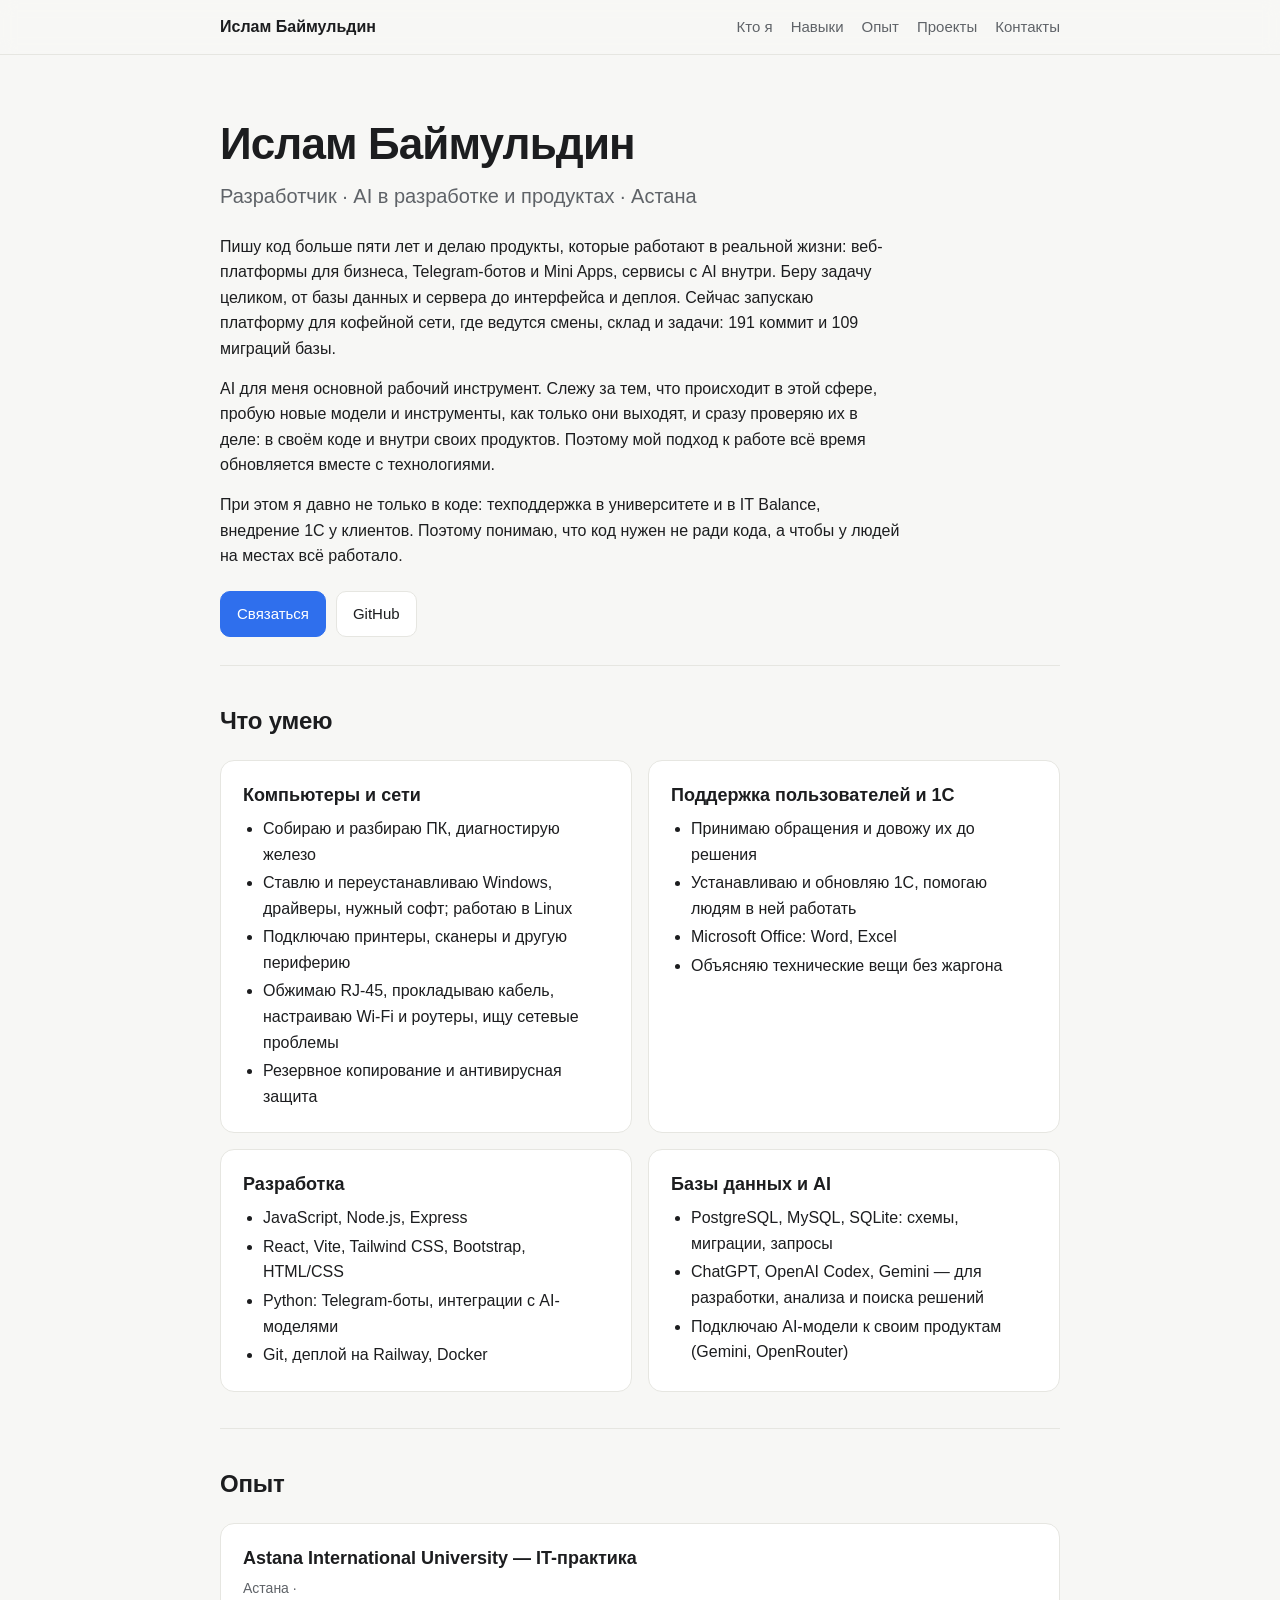
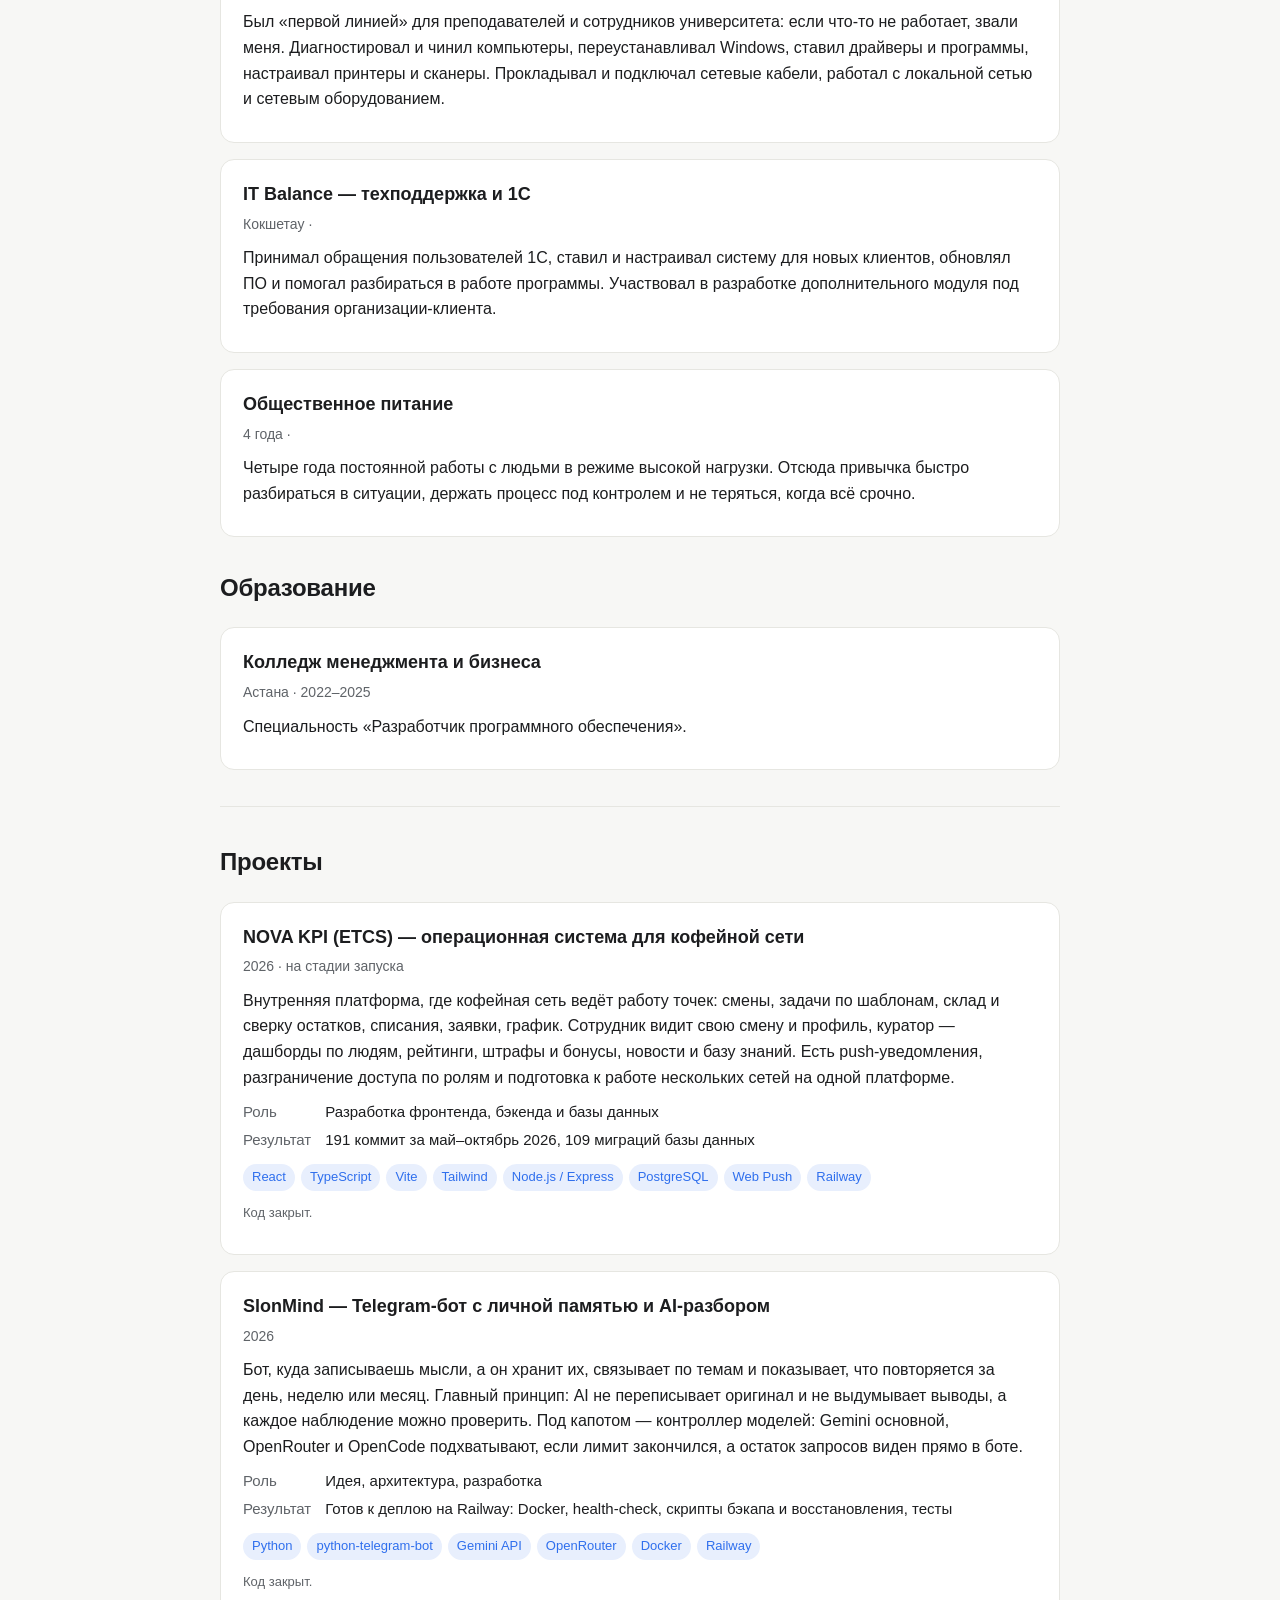
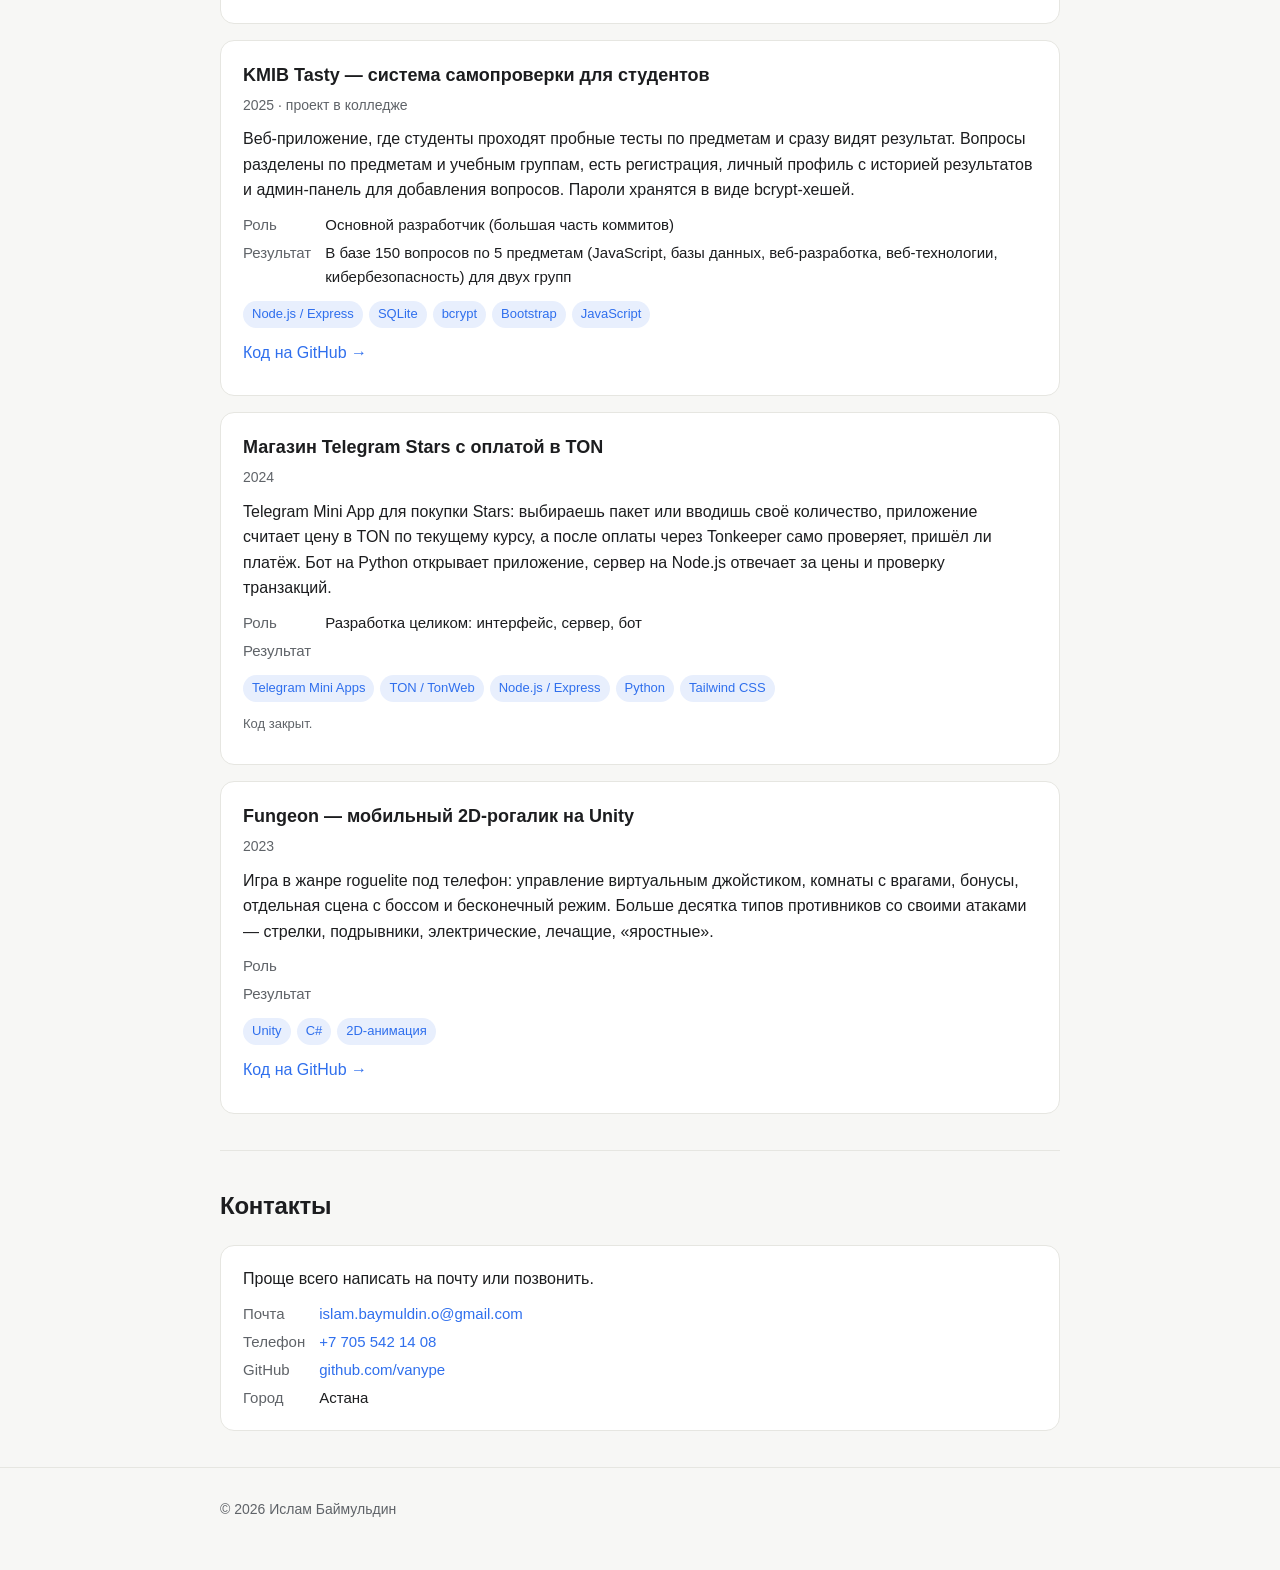
==== commit 119c0d42: "Update intro" ====
--- a/index.html
+++ b/index.html
@@ -65,8 +65,8 @@
 <header id="about">
   <h1>Ислам Баймульдин</h1>
   <p class="role">Разработчик · AI в разработке и продуктах · Астана</p>
-  <p>Делаю продукты, которые работают в реальной жизни: веб-платформы для бизнеса, Telegram-ботов и Mini Apps, сервисы с AI внутри. Беру задачу целиком, от базы данных и сервера до интерфейса и деплоя.</p>
-  <p>AI для меня рабочий инструмент, а не игрушка. Пишу код вместе с Codex, ChatGPT и Gemini, а в свои продукты встраиваю модели так, чтобы они не подводили: закончился лимит у одной, запрос подхватывает другая. Так собрал платформу для кофейной сети со сменами, складом и задачами: 191 коммит и 109 миграций базы.</p>
+  <p>Пишу код больше пяти лет и делаю продукты, которые работают в реальной жизни: веб-платформы для бизнеса, Telegram-ботов и Mini Apps, сервисы с AI внутри. Беру задачу целиком, от базы данных и сервера до интерфейса и деплоя. Сейчас запускаю платформу для кофейной сети, где ведутся смены, склад и задачи: 191 коммит и 109 миграций базы.</p>
+  <p>AI для меня основной рабочий инструмент. Слежу за тем, что происходит в этой сфере, пробую новые модели и инструменты, как только они выходят, и сразу проверяю их в деле: в своём коде и внутри своих продуктов. Поэтому мой подход к работе всё время обновляется вместе с технологиями.</p>
   <p>При этом я давно не только в коде: техподдержка в университете и в IT Balance, внедрение 1С у клиентов. Поэтому понимаю, что код нужен не ради кода, а чтобы у людей на местах всё работало.</p>
   <div class="cta">
     <a class="btn primary" href="#contacts">Связаться</a>
@@ -154,7 +154,7 @@
     <!-- ETCS / NOVA KPI: приватный репозиторий vanype/ETCS -->
     <article class="card">
       <h3>NOVA KPI (ETCS) — операционная система для кофейной сети</h3>
-      <p class="meta">2026 · в разработке</p>
+      <p class="meta">2026 · на стадии запуска</p>
       <p>Внутренняя платформа, где кофейная сеть ведёт работу точек: смены, задачи по шаблонам, склад и сверку остатков, списания, заявки, график. Сотрудник видит свою смену и профиль, куратор — дашборды по людям, рейтинги, штрафы и бонусы, новости и базу знаний. Есть push-уведомления, разграничение доступа по ролям и подготовка к работе нескольких сетей на одной платформе.</p>
       <dl class="facts">
         <dt>Роль</dt><dd>Разработка фронтенда, бэкенда и базы данных</dd>
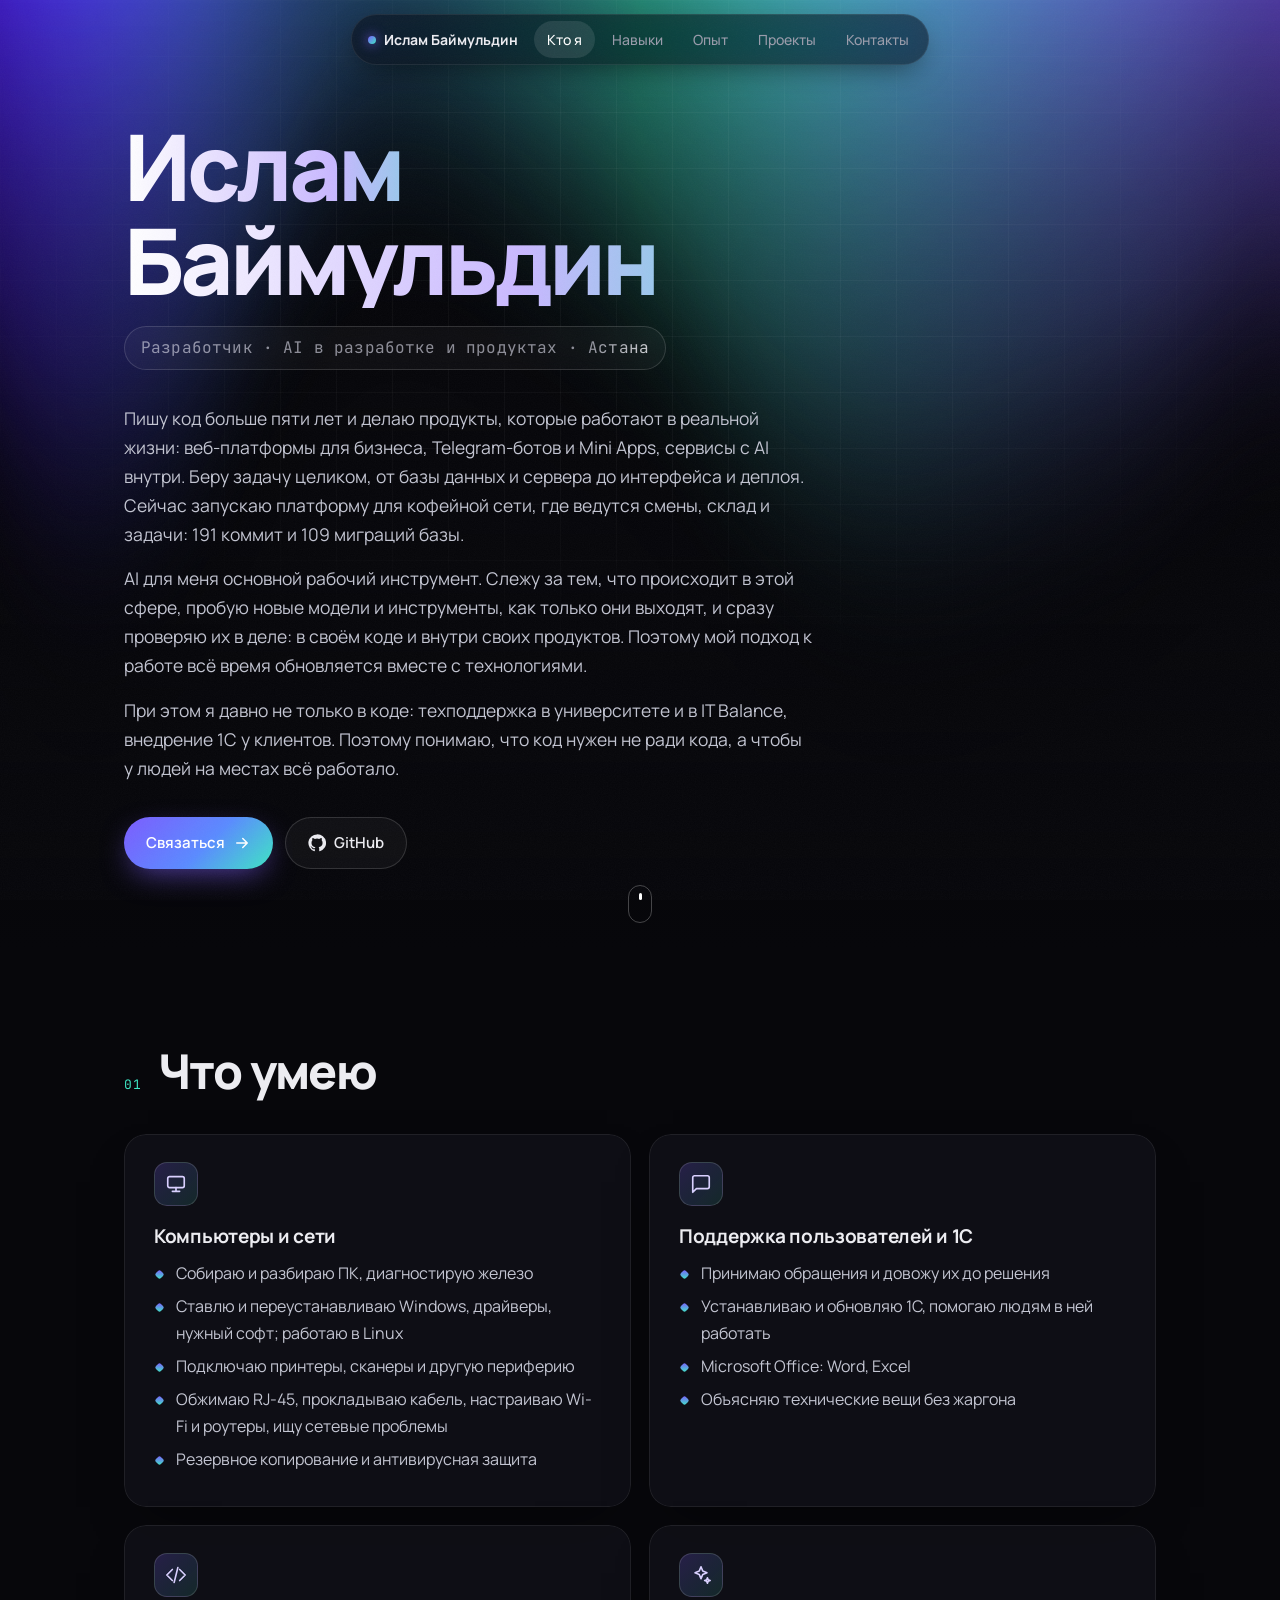
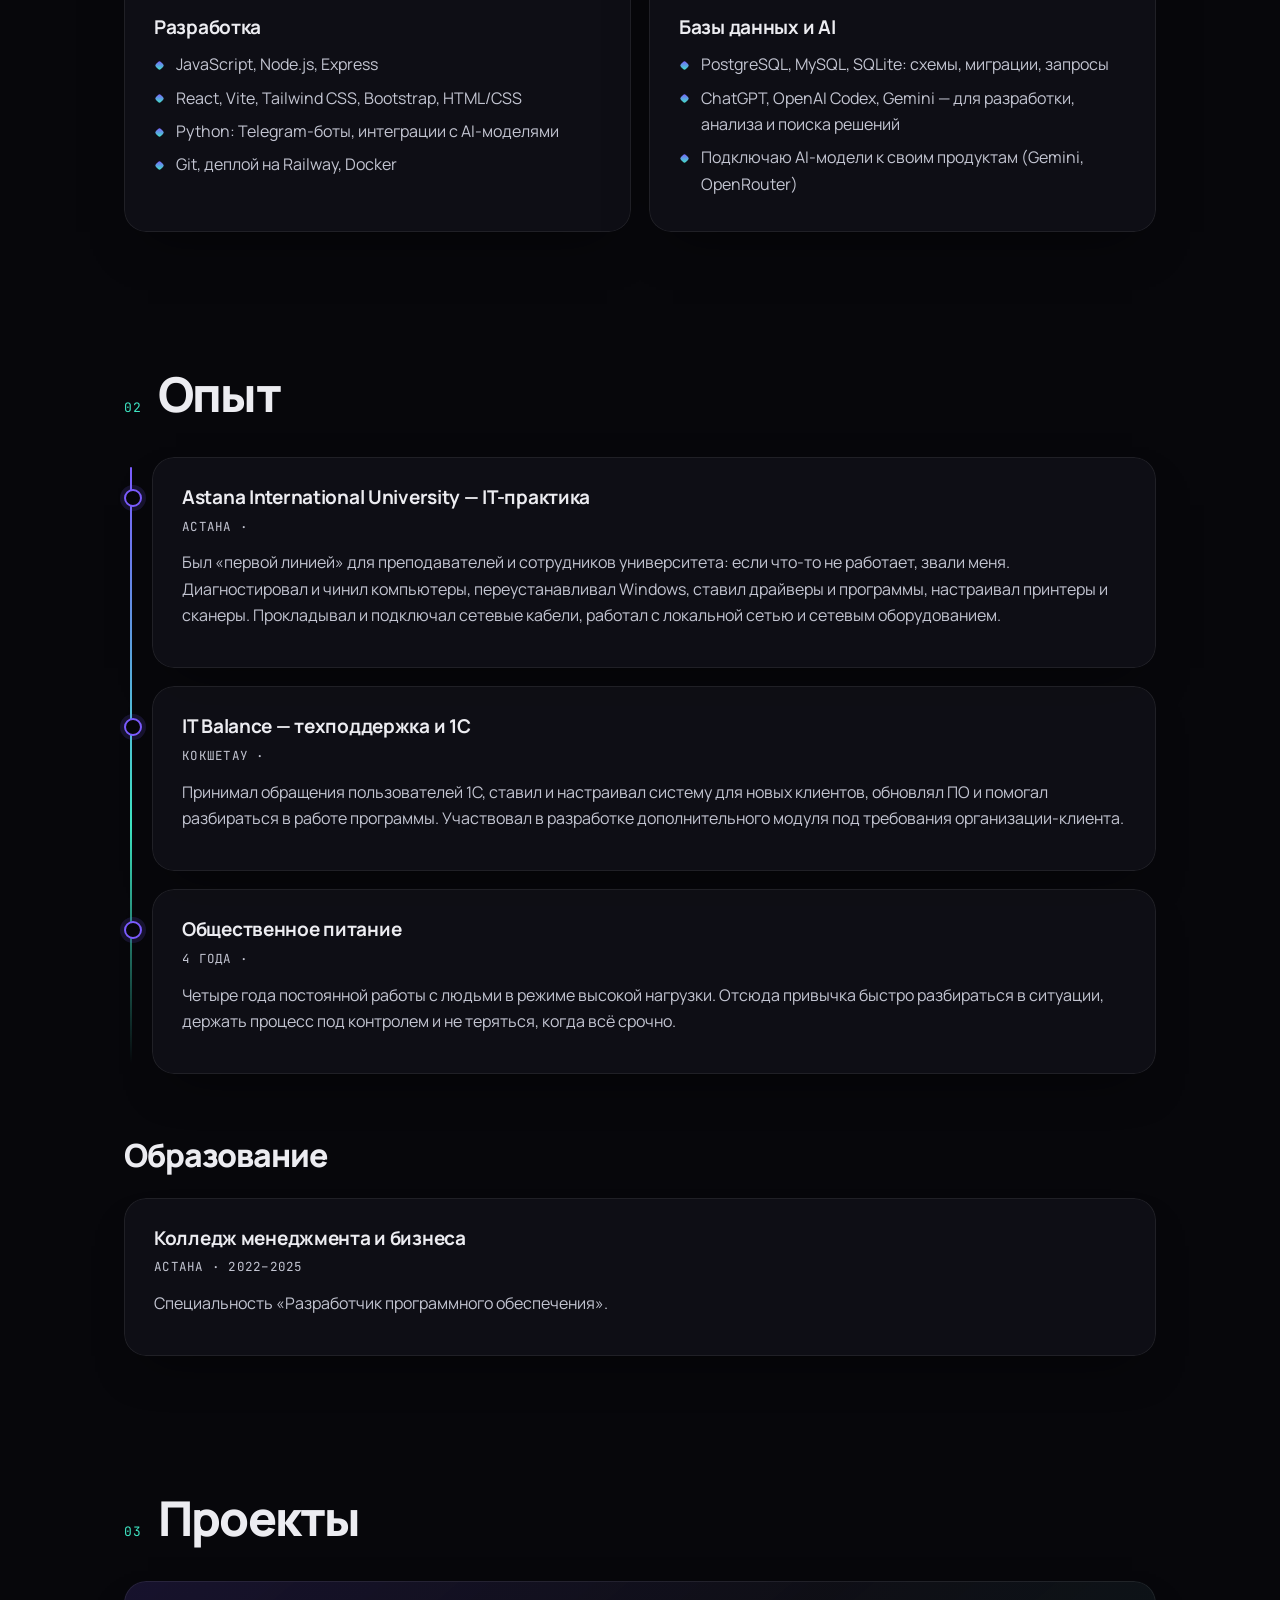
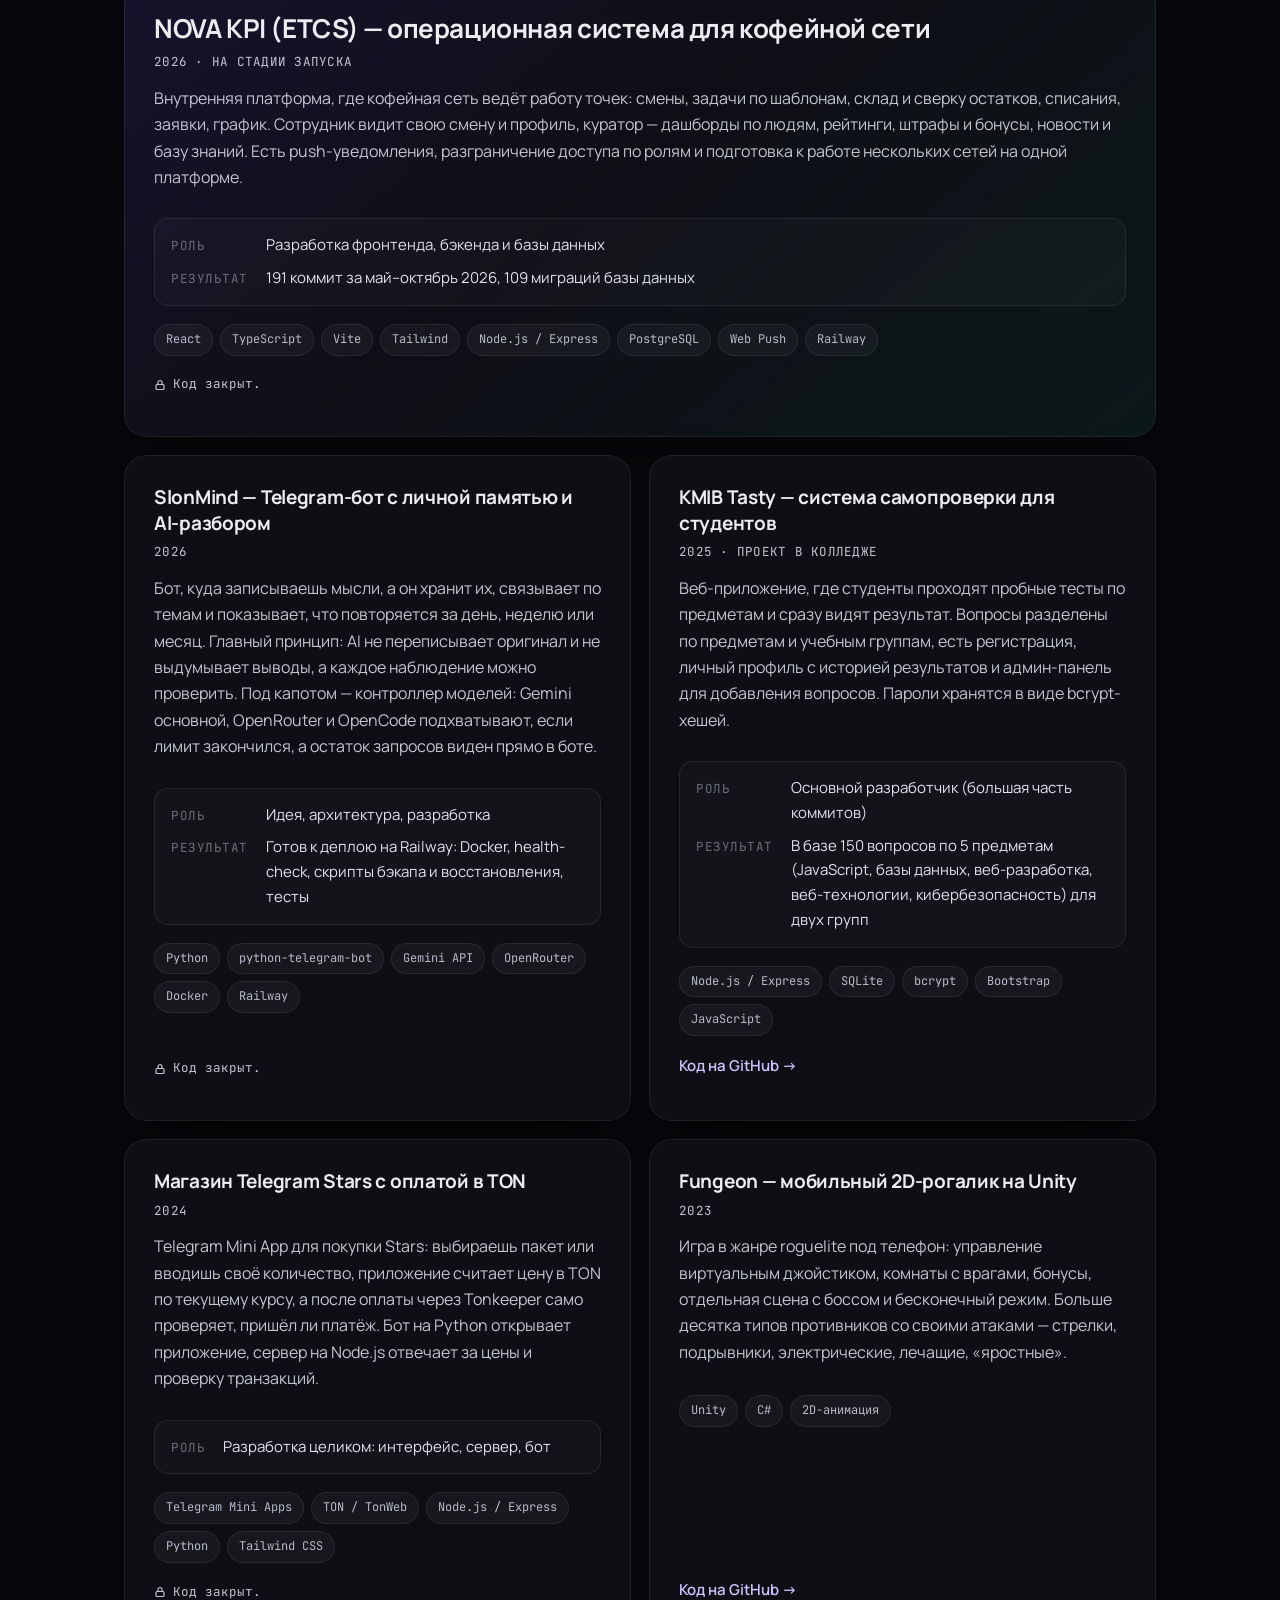
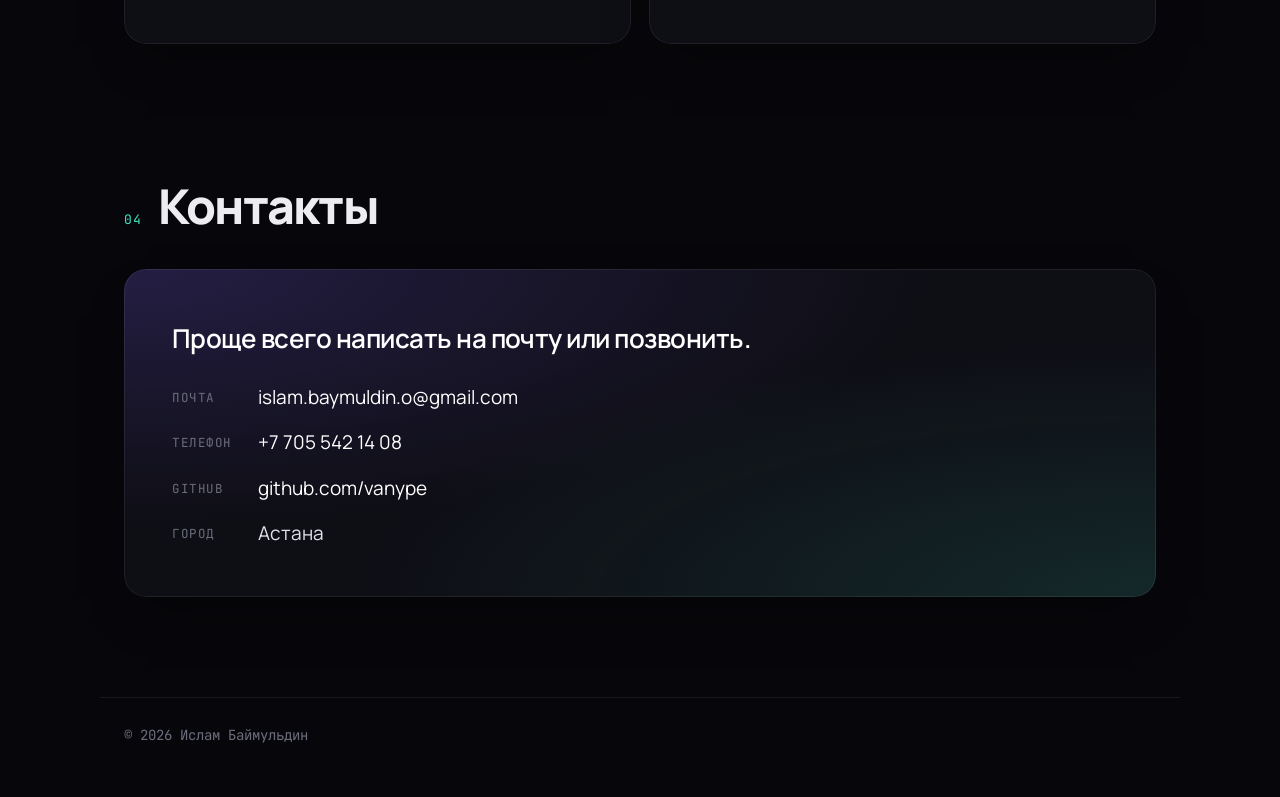
==== commit 92f00c97: "Redesign: dark theme, Aurora background, animated headline, spotlight cards" ====
--- a/index.html
+++ b/index.html
@@ -5,80 +5,222 @@
 <meta name="viewport" content="width=device-width, initial-scale=1">
 <title>Ислам Баймульдин — разработчик</title>
 <meta name="description" content="Ислам Баймульдин, Астана. Техподдержка, компьютеры и сети, веб-приложения и Telegram-боты на JavaScript и Python.">
+<meta name="theme-color" content="#07070b">
+<link rel="preconnect" href="https://fonts.googleapis.com">
+<link rel="preconnect" href="https://fonts.gstatic.com" crossorigin>
+<link href="https://fonts.googleapis.com/css2?family=Manrope:wght@400;500;600;700;800&family=JetBrains+Mono:wght@500&display=swap&subset=cyrillic" rel="stylesheet">
+<!--
+  Visual effects adapted from React Bits (https://reactbits.dev, github.com/DavidHDev/react-bits):
+  Aurora (background shader), BlurText, GradientText, ShinyText, SpotlightCard, AnimatedContent-style reveals.
+  Copyright (c) 2026 David Haz. MIT + Commons Clause License Condition v1.0.
+  Permission is hereby granted, free of charge, to any person obtaining a copy of this software and associated
+  documentation files (the "Software"), to deal in the Software without restriction, including without limitation
+  the rights to use, copy, modify, merge, publish, and distribute the Software as part of an application, website,
+  or product, subject to the following conditions: The above copyright notice and this permission notice shall be
+  included in all copies or substantial portions of the Software. Commons Clause: you may not sell, sublicense, or
+  redistribute the components themselves. THE SOFTWARE IS PROVIDED "AS IS", WITHOUT WARRANTY OF ANY KIND.
+-->
 <style>
   :root{
-    --bg:#f7f7f5; --card:#ffffff; --text:#1c1d1f; --muted:#5f6368; --line:#e6e6e1;
-    --accent:#2f6fed; --accent-soft:#e8effd; --radius:14px;
-  }
-  @media (prefers-color-scheme: dark){
-    :root{ --bg:#121314; --card:#1b1c1e; --text:#ececec; --muted:#a0a4aa; --line:#2b2d30; --accent:#7aa2ff; --accent-soft:#1f2a44; }
+    --bg:#07070b; --bg2:#0c0c13; --card:rgba(18,18,26,.72); --text:#ececf1; --muted:#9a9cab; --dim:#6b6d7c;
+    --line:rgba(255,255,255,.08); --line2:rgba(255,255,255,.14);
+    --a1:#7c5cff; --a2:#3ee6c4; --a3:#ff7ad9; --radius:22px;
+    --font:"Manrope",-apple-system,BlinkMacSystemFont,"Segoe UI",Roboto,Arial,sans-serif;
+    --mono:"JetBrains Mono",ui-monospace,SFMono-Regular,Menlo,monospace;
   }
   *{box-sizing:border-box}
-  html{scroll-behavior:smooth}
-  body{margin:0;background:var(--bg);color:var(--text);
-    font:16px/1.6 -apple-system,BlinkMacSystemFont,"Segoe UI",Roboto,"Helvetica Neue",Arial,sans-serif}
-  a{color:var(--accent);text-decoration:none} a:hover{text-decoration:underline}
-  .wrap{max-width:880px;margin:0 auto;padding:0 20px}
-  nav{position:sticky;top:0;z-index:5;background:color-mix(in srgb,var(--bg) 88%,transparent);
-    backdrop-filter:blur(8px);border-bottom:1px solid var(--line)}
-  nav .wrap{display:flex;gap:18px;align-items:center;height:54px;overflow-x:auto;white-space:nowrap;scrollbar-width:none}
-  nav .wrap::-webkit-scrollbar{display:none}
-  @media(max-width:560px){nav b{display:none}}
-  nav b{margin-right:auto;font-weight:600}
-  nav a{color:var(--muted);font-size:15px} nav a:hover{color:var(--text);text-decoration:none}
-  header{padding:64px 0 28px}
-  header h1{font-size:clamp(30px,5vw,44px);line-height:1.15;margin:0 0 10px;letter-spacing:-.02em}
-  header .role{font-size:clamp(17px,2.4vw,20px);color:var(--muted);margin:0 0 22px}
-  header p{max-width:680px;margin:0 0 14px}
-  .cta{display:flex;flex-wrap:wrap;gap:10px;margin-top:22px}
-  .btn{display:inline-block;padding:10px 16px;border-radius:10px;border:1px solid var(--line);background:var(--card);color:var(--text);font-size:15px}
-  .btn.primary{background:var(--accent);border-color:var(--accent);color:#fff}
-  .btn:hover{text-decoration:none;filter:brightness(1.05)}
-  section{padding:36px 0;border-top:1px solid var(--line)}
-  h2{font-size:24px;margin:0 0 20px;letter-spacing:-.01em}
-  .grid{display:grid;gap:16px}
-  @media(min-width:720px){.grid.two{grid-template-columns:1fr 1fr}}
-  .card{background:var(--card);border:1px solid var(--line);border-radius:var(--radius);padding:20px 22px}
-  .card h3{margin:0 0 4px;font-size:18px}
-  .meta{color:var(--muted);font-size:14px;margin:0 0 10px}
-  .card p{margin:0 0 10px}
-  .card ul{margin:6px 0 0;padding-left:20px} .card li{margin:3px 0}
-  .tags{display:flex;flex-wrap:wrap;gap:6px;margin-top:12px}
-  .tag{font-size:13px;padding:3px 9px;border-radius:999px;background:var(--accent-soft);color:var(--accent)}
-  dl.facts{display:grid;grid-template-columns:auto 1fr;gap:4px 14px;margin:10px 0 0;font-size:15px}
-  dl.facts dt{color:var(--muted)} dl.facts dd{margin:0}
-  .private{font-size:13px;color:var(--muted)}
-  .contacts a{word-break:break-all}
-  footer{padding:30px 0 50px;color:var(--muted);font-size:14px;border-top:1px solid var(--line)}
+  html{scroll-behavior:smooth;scroll-padding-top:84px;background:var(--bg)}
+  body{margin:0;background:var(--bg);color:var(--text);font:16px/1.65 var(--font);-webkit-font-smoothing:antialiased;overflow-x:hidden}
+  ::selection{background:rgba(124,92,255,.45)}
+  a{color:#b9a8ff;text-decoration:none;transition:color .2s}
+  a:hover{color:#fff}
+  .wrap{max-width:1080px;margin:0 auto;padding:0 24px}
+
+  /* ---------- background layers ---------- */
+  .aurora{position:absolute;inset:0;z-index:0;pointer-events:none;overflow:hidden}
+  .aurora canvas{width:100%;height:100%;display:block;opacity:.9}
+  .aurora::after{content:"";position:absolute;inset:0;background:linear-gradient(180deg,rgba(7,7,11,0) 0%,rgba(7,7,11,.35) 55%,var(--bg) 100%)}
+  .grid-bg{position:absolute;inset:0;z-index:0;pointer-events:none;
+    background-image:linear-gradient(rgba(255,255,255,.035) 1px,transparent 1px),linear-gradient(90deg,rgba(255,255,255,.035) 1px,transparent 1px);
+    background-size:56px 56px;mask-image:radial-gradient(ellipse 80% 60% at 50% 30%,#000 30%,transparent 75%);-webkit-mask-image:radial-gradient(ellipse 80% 60% at 50% 30%,#000 30%,transparent 75%)}
+  .noise{position:fixed;inset:0;z-index:100;pointer-events:none;opacity:.035;
+    background-image:url("data:image/svg+xml,%3Csvg xmlns='http://www.w3.org/2000/svg' width='160' height='160'%3E%3Cfilter id='n'%3E%3CfeTurbulence type='fractalNoise' baseFrequency='0.85' numOctaves='2' stitchTiles='stitch'/%3E%3CfeColorMatrix type='saturate' values='0'/%3E%3C/filter%3E%3Crect width='100%25' height='100%25' filter='url(%23n)'/%3E%3C/svg%3E")}
+
+  /* ---------- nav (floating glass pill) ---------- */
+  nav{position:fixed;top:14px;left:0;right:0;z-index:50;display:flex;justify-content:center;padding:0 12px;pointer-events:none}
+  nav .pill{pointer-events:auto;display:flex;align-items:center;gap:4px;max-width:100%;padding:6px;border-radius:999px;
+    background:rgba(14,14,20,.55);border:1px solid var(--line);backdrop-filter:blur(14px) saturate(140%);-webkit-backdrop-filter:blur(14px) saturate(140%);
+    box-shadow:0 10px 30px -10px rgba(0,0,0,.6);overflow-x:auto;scrollbar-width:none;white-space:nowrap;transition:background .3s,border-color .3s}
+  nav .pill::-webkit-scrollbar{display:none}
+  nav.scrolled .pill{background:rgba(14,14,20,.82);border-color:var(--line2)}
+  nav b{font-weight:700;font-size:14px;padding:6px 12px 6px 10px;display:flex;align-items:center;gap:8px}
+  nav b::before{content:"";width:8px;height:8px;border-radius:50%;background:linear-gradient(135deg,var(--a1),var(--a2));box-shadow:0 0 12px var(--a1)}
+  nav a{color:var(--muted);font-size:14px;font-weight:500;padding:7px 13px;border-radius:999px;transition:color .2s,background .2s}
+  nav a:hover{color:var(--text);background:rgba(255,255,255,.06)}
+  nav a.active{color:#fff;background:rgba(255,255,255,.1)}
+  @media(max-width:640px){nav b{display:none} nav a{padding:7px 10px;font-size:13.5px}}
+
+  /* ---------- hero ---------- */
+  header{position:relative;min-height:100vh;min-height:100svh;display:flex;align-items:center;padding:120px 0 80px;isolation:isolate}
+  header .wrap{position:relative;z-index:1;width:100%}
+  .hero-inner{max-width:800px}
+  h1{font-size:clamp(42px,8.2vw,92px);line-height:1.02;margin:0 0 18px;letter-spacing:-.045em;font-weight:800}
+  h1 .w{display:inline-block;margin-right:.22em}
+  .gradient-text{background:linear-gradient(90deg,#fff 0%,#c9b8ff 25%,var(--a2) 50%,#c9b8ff 75%,#fff 100%);background-size:300% 100%;
+    -webkit-background-clip:text;background-clip:text;-webkit-text-fill-color:transparent;animation:gradient 8s linear infinite}
+  @keyframes gradient{to{background-position:300% 0}}
+  .role{font-family:var(--mono);font-size:clamp(13.5px,1.9vw,16px);letter-spacing:.01em;margin:0 0 34px;display:inline-block;padding:8px 16px;border-radius:999px;
+    border:1px solid var(--line2);background:rgba(255,255,255,.035);backdrop-filter:blur(6px);-webkit-backdrop-filter:blur(6px)}
+  .shiny{color:rgba(220,220,235,.62);background:linear-gradient(110deg,rgba(255,255,255,0) 40%,rgba(255,255,255,.95) 50%,rgba(255,255,255,0) 60%) rgba(220,220,235,.62);
+    background-size:220% 100%;-webkit-background-clip:text;background-clip:text;-webkit-text-fill-color:transparent;animation:shine 4.5s linear infinite}
+  @keyframes shine{0%{background-position:120% 0}100%{background-position:-120% 0}}
+  header p.lead{max-width:690px;margin:0 0 16px;color:#c3c5d2;font-size:clamp(16px,1.6vw,17.5px)}
+  header p.lead:first-of-type{color:#e6e7ee;font-size:clamp(17px,1.9vw,19.5px)}
+  .cta{display:flex;flex-wrap:wrap;gap:12px;margin-top:34px}
+  .btn{position:relative;display:inline-flex;align-items:center;gap:8px;padding:13px 22px;border-radius:999px;border:1px solid var(--line2);
+    background:rgba(255,255,255,.04);color:var(--text);font-weight:600;font-size:15px;transition:transform .2s,background .2s,box-shadow .3s,border-color .2s}
+  .btn:hover{color:#fff;transform:translateY(-2px);background:rgba(255,255,255,.08);border-color:rgba(255,255,255,.25)}
+  .btn.primary{border:0;background:linear-gradient(135deg,var(--a1),#5a8bff 55%,var(--a2));color:#fff;box-shadow:0 10px 30px -8px rgba(124,92,255,.65)}
+  .btn.primary:hover{box-shadow:0 14px 40px -6px rgba(124,92,255,.85)}
+  .btn svg{width:18px;height:18px}
+  .scroll-hint{position:absolute;left:50%;bottom:26px;transform:translateX(-50%);z-index:1;width:24px;height:38px;border:1.5px solid rgba(255,255,255,.25);border-radius:14px}
+  .scroll-hint::after{content:"";position:absolute;left:50%;top:7px;width:3px;height:7px;margin-left:-1.5px;border-radius:3px;background:#fff;animation:wheel 1.8s ease-in-out infinite}
+  @keyframes wheel{0%{opacity:0;transform:translateY(0)}30%{opacity:1}100%{opacity:0;transform:translateY(12px)}}
+  @media(max-height:760px),(max-width:640px){.scroll-hint{display:none}}
+
+  /* ---------- sections ---------- */
+  section{position:relative;padding:96px 0 40px}
+  .sec-head{display:flex;align-items:baseline;gap:16px;margin:0 0 36px}
+  .sec-num{font-family:var(--mono);font-size:13px;color:var(--a2);letter-spacing:.06em}
+  h2{font-size:clamp(30px,4.6vw,48px);line-height:1.1;margin:0;letter-spacing:-.035em;font-weight:800}
+  h2.sub{font-size:clamp(24px,3.2vw,32px);margin:64px 0 24px}
+  .grid{display:grid;gap:18px}
+  @media(min-width:760px){.grid.two{grid-template-columns:1fr 1fr}}
+
+  /* ---------- SpotlightCard ---------- */
+  .card{position:relative;isolation:isolate;overflow:hidden;background:var(--card);border-radius:var(--radius);padding:28px 30px;
+    box-shadow:0 24px 48px -24px rgba(0,0,0,.6);transition:transform .35s cubic-bezier(.2,.7,.2,1)}
+  .card>.sl,.card>.bd,.card>.ed{position:absolute;inset:0;border-radius:inherit;pointer-events:none}
+  .card>.sl{z-index:-1;opacity:0;transition:opacity .35s;background:radial-gradient(circle 280px at var(--mx,50%) var(--my,50%),rgba(var(--glow,124,92,255),.22),transparent 70%)}
+  .card>.bd,.card>.ed{z-index:1;padding:1px;-webkit-mask:linear-gradient(#000 0 0) content-box,linear-gradient(#000 0 0);-webkit-mask-composite:xor;
+    mask:linear-gradient(#000 0 0) content-box exclude,linear-gradient(#000 0 0)}
+  .card>.bd{background:var(--line)}
+  .card>.ed{opacity:0;transition:opacity .35s;background:radial-gradient(circle 170px at var(--mx,50%) var(--my,50%),rgba(var(--glow,124,92,255),1),transparent 70%)}
+  .card:hover>.sl,.card:hover>.ed,.card:focus-within>.sl,.card:focus-within>.ed{opacity:1}
+  @media(hover:hover){.card:hover{transform:translateY(-3px)}}
+  .card h3{margin:0 0 6px;font-size:19px;line-height:1.35;letter-spacing:-.015em;font-weight:700}
+  .meta{font-family:var(--mono);color:var(--dim);font-size:12.5px;margin:0 0 14px;letter-spacing:.02em;text-transform:uppercase}
+  .card p{margin:0 0 12px;color:#c3c5d2}
+  .card ul{margin:10px 0 0;padding:0;list-style:none}
+  .card li{position:relative;margin:7px 0;padding-left:22px;color:#c3c5d2}
+  .card li::before{content:"";position:absolute;left:2px;top:.68em;width:7px;height:7px;border-radius:2px;transform:rotate(45deg);background:linear-gradient(135deg,var(--a1),var(--a2))}
+  .icon{width:44px;height:44px;border-radius:13px;display:grid;place-items:center;margin-bottom:18px;
+    background:linear-gradient(135deg,rgba(124,92,255,.22),rgba(62,230,196,.12));border:1px solid var(--line2)}
+  .icon svg{width:22px;height:22px;stroke:#d9d0ff}
+
+  .tags{display:flex;flex-wrap:wrap;gap:7px;margin-top:18px}
+  .tag{font-family:var(--mono);font-size:12px;padding:5px 11px;border-radius:999px;background:rgba(255,255,255,.04);border:1px solid var(--line);color:#b8bacb;transition:border-color .2s,color .2s}
+  .card:hover .tag{border-color:rgba(124,92,255,.35);color:#ddd6ff}
+  dl.facts{display:grid;grid-template-columns:auto 1fr;gap:8px 18px;margin:16px 0 0;font-size:15px;padding:14px 16px;border-radius:14px;background:rgba(255,255,255,.025);border:1px solid var(--line)}
+  dl.facts dt{color:var(--dim);font-family:var(--mono);font-size:12.5px;text-transform:uppercase;letter-spacing:.04em;padding-top:3px}
+  dl.facts dd{margin:0;color:#e1e2ea}
+  dl.facts .empty{display:none}
+  dl.facts.all-empty{display:none}
+  .private{font-family:var(--mono);font-size:12.5px;color:var(--dim);display:inline-flex;align-items:center;gap:7px}
+  .private::before{content:"";width:12px;height:12px;background:currentColor;
+    -webkit-mask:url("data:image/svg+xml,%3Csvg xmlns='http://www.w3.org/2000/svg' viewBox='0 0 24 24' fill='none' stroke='black' stroke-width='2.4' stroke-linecap='round'%3E%3Crect x='4' y='11' width='16' height='10' rx='2'/%3E%3Cpath d='M8 11V7a4 4 0 0 1 8 0v4'/%3E%3C/svg%3E") center/contain no-repeat;
+    mask:url("data:image/svg+xml,%3Csvg xmlns='http://www.w3.org/2000/svg' viewBox='0 0 24 24' fill='none' stroke='black' stroke-width='2.4' stroke-linecap='round'%3E%3Crect x='4' y='11' width='16' height='10' rx='2'/%3E%3Cpath d='M8 11V7a4 4 0 0 1 8 0v4'/%3E%3C/svg%3E") center/contain no-repeat}
+  .link{display:inline-flex;align-items:center;gap:6px;font-weight:600;font-size:15px;color:#cfc4ff}
+  .link:hover{color:#fff}
+
+  /* experience timeline */
+  .timeline{position:relative;display:grid;gap:18px;padding-left:28px}
+  .timeline::before{content:"";position:absolute;left:6px;top:10px;bottom:10px;width:2px;border-radius:2px;background:linear-gradient(180deg,var(--a1),var(--a2) 60%,transparent)}
+  .timeline .card::after{content:"";position:absolute}
+  .tl-item{position:relative}
+  .tl-item::before{content:"";position:absolute;left:-28px;top:32px;width:14px;height:14px;border-radius:50%;background:var(--bg);border:2px solid var(--a1);box-shadow:0 0 0 4px rgba(124,92,255,.15)}
+
+  /* projects */
+  .projects{display:grid;gap:18px}
+  @media(min-width:900px){.projects{grid-template-columns:repeat(2,1fr)}.projects .feature{grid-column:1/-1}}
+  .projects .card{display:flex;flex-direction:column;padding:30px}
+  .projects .card .foot{margin-top:auto;padding-top:16px}
+  .projects .feature{background:linear-gradient(140deg,rgba(124,92,255,.14),rgba(18,18,26,.75) 45%,rgba(62,230,196,.08))}
+  .projects .feature h3{font-size:clamp(20px,2.4vw,26px)}
+  .num{font-family:var(--mono);font-size:12.5px;color:var(--dim);margin-bottom:12px;display:flex;justify-content:space-between}
+
+  /* contacts */
+  .contacts .card{padding:clamp(28px,5vw,48px);background:radial-gradient(ellipse at top left,rgba(124,92,255,.2),transparent 55%),radial-gradient(ellipse at bottom right,rgba(62,230,196,.12),transparent 55%),var(--card)}
+  .contacts .card>p{font-size:clamp(20px,2.6vw,26px);color:#fff;font-weight:600;letter-spacing:-.02em;margin-bottom:22px}
+  .contacts dl.facts{background:none;border:0;padding:0;gap:14px 26px;font-size:clamp(16px,2vw,19px)}
+  .contacts dl.facts dt{padding-top:6px}
+  .contacts a{word-break:break-all;color:#fff;background:linear-gradient(90deg,var(--a1),var(--a2)) 0 100%/0 2px no-repeat;transition:background-size .35s}
+  .contacts a:hover{background-size:100% 2px}
+  footer{padding:60px 0 50px;color:var(--dim);font-size:14px;font-family:var(--mono)}
+  footer .wrap{border-top:1px solid var(--line);padding-top:26px}
+
+  /* ---------- reveal (AnimatedContent / BlurText) ---------- */
+  .js .reveal{opacity:0;transform:translateY(28px);filter:blur(8px);transition:opacity .8s cubic-bezier(.2,.7,.2,1),transform .8s cubic-bezier(.2,.7,.2,1),filter .8s;transition-delay:var(--d,0s)}
+  .js .reveal.in{opacity:1;transform:none;filter:none}
+  .js .blur-w{display:inline-block;opacity:0;filter:blur(12px);transform:translateY(-.35em);animation:blurIn .9s cubic-bezier(.2,.7,.2,1) forwards;animation-delay:var(--d,0s)}
+  @keyframes blurIn{60%{opacity:.7;filter:blur(3px);transform:translateY(.04em)}to{opacity:1;filter:blur(0);transform:none}}
+
+  @media (prefers-reduced-motion: reduce){
+    html{scroll-behavior:auto}
+    .js .reveal,.js .blur-w{opacity:1!important;transform:none!important;filter:none!important;animation:none!important;transition:none!important}
+    .gradient-text,.shiny,.scroll-hint::after{animation:none}
+    .card,.btn{transition:none}
+  }
+  @media(max-width:640px){
+    .wrap{padding:0 18px}
+    .role{border-radius:16px}
+    header{padding:100px 0 56px}
+    section{padding:72px 0 24px}
+    .card,.projects .card{padding:22px 20px}
+    dl.facts{grid-template-columns:1fr;gap:2px}
+    dl.facts dd{margin-bottom:8px}
+    .contacts dl.facts{gap:2px}
+    .timeline{padding-left:22px}
+    .tl-item::before{left:-22px;width:12px;height:12px}
+    .timeline::before{left:4px}
+  }
 </style>
+<script>document.documentElement.classList.add('js')</script>
 </head>
 <body>
-
-<nav><div class="wrap">
+<div class="noise" aria-hidden="true"></div>
+
+<nav id="nav"><div class="pill">
   <b>Ислам Баймульдин</b>
   <a href="#about">Кто я</a><a href="#skills">Навыки</a><a href="#experience">Опыт</a><a href="#projects">Проекты</a><a href="#contacts">Контакты</a>
 </div></nav>
 
-<main class="wrap">
-
 <!-- ===== КТО Я ===== -->
 <header id="about">
-  <h1>Ислам Баймульдин</h1>
-  <p class="role">Разработчик · AI в разработке и продуктах · Астана</p>
-  <p>Пишу код больше пяти лет и делаю продукты, которые работают в реальной жизни: веб-платформы для бизнеса, Telegram-ботов и Mini Apps, сервисы с AI внутри. Беру задачу целиком, от базы данных и сервера до интерфейса и деплоя. Сейчас запускаю платформу для кофейной сети, где ведутся смены, склад и задачи: 191 коммит и 109 миграций базы.</p>
-  <p>AI для меня основной рабочий инструмент. Слежу за тем, что происходит в этой сфере, пробую новые модели и инструменты, как только они выходят, и сразу проверяю их в деле: в своём коде и внутри своих продуктов. Поэтому мой подход к работе всё время обновляется вместе с технологиями.</p>
-  <p>При этом я давно не только в коде: техподдержка в университете и в IT Balance, внедрение 1С у клиентов. Поэтому понимаю, что код нужен не ради кода, а чтобы у людей на местах всё работало.</p>
-  <div class="cta">
-    <a class="btn primary" href="#contacts">Связаться</a>
-    <a class="btn" href="https://github.com/vanype" target="_blank" rel="noopener">GitHub</a>
-  </div>
+  <div class="aurora" id="aurora" aria-hidden="true"></div>
+  <div class="grid-bg" aria-hidden="true"></div>
+  <div class="wrap"><div class="hero-inner">
+    <h1 class="blur-text"><span class="gradient-text">Ислам Баймульдин</span></h1>
+    <p class="role reveal" style="--d:.55s"><span class="shiny">Разработчик · AI в разработке и продуктах · Астана</span></p>
+    <p class="lead reveal" style="--d:.7s">Пишу код больше пяти лет и делаю продукты, которые работают в реальной жизни: веб-платформы для бизнеса, Telegram-ботов и Mini Apps, сервисы с AI внутри. Беру задачу целиком, от базы данных и сервера до интерфейса и деплоя. Сейчас запускаю платформу для кофейной сети, где ведутся смены, склад и задачи: 191 коммит и 109 миграций базы.</p>
+    <p class="lead reveal" style="--d:.82s">AI для меня основной рабочий инструмент. Слежу за тем, что происходит в этой сфере, пробую новые модели и инструменты, как только они выходят, и сразу проверяю их в деле: в своём коде и внутри своих продуктов. Поэтому мой подход к работе всё время обновляется вместе с технологиями.</p>
+    <p class="lead reveal" style="--d:.94s">При этом я давно не только в коде: техподдержка в университете и в IT Balance, внедрение 1С у клиентов. Поэтому понимаю, что код нужен не ради кода, а чтобы у людей на местах всё работало.</p>
+    <div class="cta reveal" style="--d:1.06s">
+      <a class="btn primary" href="#contacts">Связаться <svg viewBox="0 0 24 24" fill="none" stroke="currentColor" stroke-width="2" stroke-linecap="round" stroke-linejoin="round"><path d="M5 12h14M13 6l6 6-6 6"/></svg></a>
+      <a class="btn" href="https://github.com/vanype" target="_blank" rel="noopener"><svg viewBox="0 0 24 24" fill="currentColor"><path d="M12 .5a11.5 11.5 0 0 0-3.64 22.41c.58.1.79-.25.79-.56v-2c-3.2.7-3.88-1.37-3.88-1.37-.52-1.33-1.28-1.69-1.28-1.69-1.05-.72.08-.7.08-.7 1.16.08 1.77 1.19 1.77 1.19 1.03 1.77 2.7 1.26 3.36.96.1-.75.4-1.26.73-1.55-2.55-.29-5.24-1.28-5.24-5.69 0-1.26.45-2.29 1.19-3.1-.12-.29-.52-1.46.11-3.05 0 0 .97-.31 3.17 1.18a11 11 0 0 1 5.77 0c2.2-1.49 3.17-1.18 3.17-1.18.63 1.59.23 2.76.11 3.05.74.81 1.19 1.84 1.19 3.1 0 4.42-2.69 5.39-5.26 5.68.41.36.78 1.06.78 2.14v3.17c0 .31.21.67.8.56A11.5 11.5 0 0 0 12 .5Z"/></svg>GitHub</a>
+    </div>
+  </div></div>
+  <div class="scroll-hint" aria-hidden="true"></div>
 </header>
+
+<main class="wrap">
 
 <!-- ===== НАВЫКИ ===== -->
 <section id="skills">
-  <h2>Что умею</h2>
+  <div class="sec-head reveal"><span class="sec-num" aria-hidden="true">01</span><h2>Что умею</h2></div>
   <div class="grid two">
-    <div class="card">
+    <div class="card spotlight reveal">
+      <div class="icon" aria-hidden="true"><svg viewBox="0 0 24 24" fill="none" stroke-width="1.8" stroke-linecap="round" stroke-linejoin="round"><rect x="3" y="4" width="18" height="12" rx="2"/><path d="M8 20h8M12 16v4"/></svg></div>
       <h3>Компьютеры и сети</h3>
       <ul>
         <li>Собираю и разбираю ПК, диагностирую железо</li>
@@ -88,7 +230,8 @@
         <li>Резервное копирование и антивирусная защита</li>
       </ul>
     </div>
-    <div class="card">
+    <div class="card spotlight reveal" style="--d:.08s">
+      <div class="icon" aria-hidden="true"><svg viewBox="0 0 24 24" fill="none" stroke-width="1.8" stroke-linecap="round" stroke-linejoin="round"><path d="M21 15a2 2 0 0 1-2 2H7l-4 4V5a2 2 0 0 1 2-2h14a2 2 0 0 1 2 2z"/></svg></div>
       <h3>Поддержка пользователей и 1С</h3>
       <ul>
         <li>Принимаю обращения и довожу их до решения</li>
@@ -97,7 +240,8 @@
         <li>Объясняю технические вещи без жаргона</li>
       </ul>
     </div>
-    <div class="card">
+    <div class="card spotlight reveal">
+      <div class="icon" aria-hidden="true"><svg viewBox="0 0 24 24" fill="none" stroke-width="1.8" stroke-linecap="round" stroke-linejoin="round"><path d="M8 6l-6 6 6 6M16 6l6 6-6 6M14 4l-4 16"/></svg></div>
       <h3>Разработка</h3>
       <ul>
         <li>JavaScript, Node.js, Express</li>
@@ -106,7 +250,8 @@
         <li>Git, деплой на Railway, Docker</li>
       </ul>
     </div>
-    <div class="card">
+    <div class="card spotlight reveal" style="--d:.08s">
+      <div class="icon" aria-hidden="true"><svg viewBox="0 0 24 24" fill="none" stroke-width="1.8" stroke-linecap="round" stroke-linejoin="round"><path d="M12 3l1.9 4.6L18.5 9.5l-4.6 1.9L12 16l-1.9-4.6L5.5 9.5l4.6-1.9z"/><path d="M19 15l.8 2.2L22 18l-2.2.8L19 21l-.8-2.2L16 18l2.2-.8z"/></svg></div>
       <h3>Базы данных и AI</h3>
       <ul>
         <li>PostgreSQL, MySQL, SQLite: схемы, миграции, запросы</li>
@@ -119,27 +264,27 @@
 
 <!-- ===== ОПЫТ ===== -->
 <section id="experience">
-  <h2>Опыт</h2>
-  <div class="grid">
-    <div class="card">
+  <div class="sec-head reveal"><span class="sec-num" aria-hidden="true">02</span><h2>Опыт</h2></div>
+  <div class="timeline">
+    <div class="tl-item reveal"><div class="card spotlight">
       <h3>Astana International University — IT-практика</h3>
       <p class="meta">Астана ·</p>
       <p>Был «первой линией» для преподавателей и сотрудников университета: если что-то не работает, звали меня. Диагностировал и чинил компьютеры, переустанавливал Windows, ставил драйверы и программы, настраивал принтеры и сканеры. Прокладывал и подключал сетевые кабели, работал с локальной сетью и сетевым оборудованием.</p>
-    </div>
-    <div class="card">
+    </div></div>
+    <div class="tl-item reveal"><div class="card spotlight">
       <h3>IT Balance — техподдержка и 1С</h3>
       <p class="meta">Кокшетау ·</p>
       <p>Принимал обращения пользователей 1С, ставил и настраивал систему для новых клиентов, обновлял ПО и помогал разбираться в работе программы. Участвовал в разработке дополнительного модуля под требования организации-клиента.</p>
-    </div>
-    <div class="card">
+    </div></div>
+    <div class="tl-item reveal"><div class="card spotlight">
       <h3>Общественное питание</h3>
       <p class="meta">4 года ·</p>
       <p>Четыре года постоянной работы с людьми в режиме высокой нагрузки. Отсюда привычка быстро разбираться в ситуации, держать процесс под контролем и не теряться, когда всё срочно.</p>
-    </div>
+    </div></div>
   </div>
 
-  <h2 style="margin-top:32px">Образование</h2>
-  <div class="card">
+  <h2 class="sub reveal">Образование</h2>
+  <div class="card spotlight reveal" style="--glow:62,230,196">
     <h3>Колледж менеджмента и бизнеса</h3>
     <p class="meta">Астана · 2022–2025</p>
     <p>Специальность «Разработчик программного обеспечения».</p>
@@ -148,11 +293,11 @@
 
 <!-- ===== ПРОЕКТЫ ===== -->
 <section id="projects">
-  <h2>Проекты</h2>
-  <div class="grid">
+  <div class="sec-head reveal"><span class="sec-num" aria-hidden="true">03</span><h2>Проекты</h2></div>
+  <div class="projects">
 
     <!-- ETCS / NOVA KPI: приватный репозиторий vanype/ETCS -->
-    <article class="card">
+    <article class="card spotlight feature reveal">
       <h3>NOVA KPI (ETCS) — операционная система для кофейной сети</h3>
       <p class="meta">2026 · на стадии запуска</p>
       <p>Внутренняя платформа, где кофейная сеть ведёт работу точек: смены, задачи по шаблонам, склад и сверку остатков, списания, заявки, график. Сотрудник видит свою смену и профиль, куратор — дашборды по людям, рейтинги, штрафы и бонусы, новости и базу знаний. Есть push-уведомления, разграничение доступа по ролям и подготовка к работе нескольких сетей на одной платформе.</p>
@@ -161,11 +306,11 @@
         <dt>Результат</dt><dd>191 коммит за май–октябрь 2026, 109 миграций базы данных</dd>
       </dl>
       <div class="tags"><span class="tag">React</span><span class="tag">TypeScript</span><span class="tag">Vite</span><span class="tag">Tailwind</span><span class="tag">Node.js / Express</span><span class="tag">PostgreSQL</span><span class="tag">Web Push</span><span class="tag">Railway</span></div>
-      <p class="private" style="margin-top:12px">Код закрыт.</p>
+      <div class="foot"><p class="private">Код закрыт.</p></div>
     </article>
 
     <!-- SlonMind: приватный репозиторий vanype/SlonMind -->
-    <article class="card">
+    <article class="card spotlight reveal" style="--glow:62,230,196">
       <h3>SlonMind — Telegram-бот с личной памятью и AI-разбором</h3>
       <p class="meta">2026</p>
       <p>Бот, куда записываешь мысли, а он хранит их, связывает по темам и показывает, что повторяется за день, неделю или месяц. Главный принцип: AI не переписывает оригинал и не выдумывает выводы, а каждое наблюдение можно проверить. Под капотом — контроллер моделей: Gemini основной, OpenRouter и OpenCode подхватывают, если лимит закончился, а остаток запросов виден прямо в боте.</p>
@@ -174,11 +319,11 @@
         <dt>Результат</dt><dd> Готов к деплою на Railway: Docker, health-check, скрипты бэкапа и восстановления, тесты</dd>
       </dl>
       <div class="tags"><span class="tag">Python</span><span class="tag">python-telegram-bot</span><span class="tag">Gemini API</span><span class="tag">OpenRouter</span><span class="tag">Docker</span><span class="tag">Railway</span></div>
-      <p class="private" style="margin-top:12px">Код закрыт.</p>
+      <div class="foot"><p class="private">Код закрыт.</p></div>
     </article>
 
     <!-- kmibTesting: публичный репозиторий -->
-    <article class="card">
+    <article class="card spotlight reveal" style="--d:.08s;--glow:255,122,217">
       <h3>KMIB Tasty — система самопроверки для студентов</h3>
       <p class="meta">2025 · проект в колледже</p>
       <p>Веб-приложение, где студенты проходят пробные тесты по предметам и сразу видят результат. Вопросы разделены по предметам и учебным группам, есть регистрация, личный профиль с историей результатов и админ-панель для добавления вопросов. Пароли хранятся в виде bcrypt-хешей.</p>
@@ -187,11 +332,11 @@
         <dt>Результат</dt><dd>В базе 150 вопросов по 5 предметам (JavaScript, базы данных, веб-разработка, веб-технологии, кибербезопасность) для двух групп</dd>
       </dl>
       <div class="tags"><span class="tag">Node.js / Express</span><span class="tag">SQLite</span><span class="tag">bcrypt</span><span class="tag">Bootstrap</span><span class="tag">JavaScript</span></div>
-      <p style="margin-top:12px"><a href="https://github.com/vanype/kmibTesting" target="_blank" rel="noopener">Код на GitHub →</a></p>
+      <div class="foot"><p><a class="link" href="https://github.com/vanype/kmibTesting" target="_blank" rel="noopener">Код на GitHub →</a></p></div>
     </article>
 
     <!-- telegramTonShop: приватный репозиторий -->
-    <article class="card">
+    <article class="card spotlight reveal" style="--glow:90,139,255">
       <h3>Магазин Telegram Stars с оплатой в TON</h3>
       <p class="meta">2024</p>
       <p>Telegram Mini App для покупки Stars: выбираешь пакет или вводишь своё количество, приложение считает цену в TON по текущему курсу, а после оплаты через Tonkeeper само проверяет, пришёл ли платёж. Бот на Python открывает приложение, сервер на Node.js отвечает за цены и проверку транзакций.</p>
@@ -200,11 +345,11 @@
         <dt>Результат</dt><dd></dd>
       </dl>
       <div class="tags"><span class="tag">Telegram Mini Apps</span><span class="tag">TON / TonWeb</span><span class="tag">Node.js / Express</span><span class="tag">Python</span><span class="tag">Tailwind CSS</span></div>
-      <p class="private" style="margin-top:12px">Код закрыт.</p>
+      <div class="foot"><p class="private">Код закрыт.</p></div>
     </article>
 
     <!-- Fungeon: публичный репозиторий -->
-    <article class="card">
+    <article class="card spotlight reveal" style="--d:.08s;--glow:255,170,90">
       <h3>Fungeon — мобильный 2D-рогалик на Unity</h3>
       <p class="meta">2023</p>
       <p>Игра в жанре roguelite под телефон: управление виртуальным джойстиком, комнаты с врагами, бонусы, отдельная сцена с боссом и бесконечный режим. Больше десятка типов противников со своими атаками — стрелки, подрывники, электрические, лечащие, «яростные».</p>
@@ -213,7 +358,7 @@
         <dt>Результат</dt><dd></dd>
       </dl>
       <div class="tags"><span class="tag">Unity</span><span class="tag">C#</span><span class="tag">2D-анимация</span></div>
-      <p style="margin-top:12px"><a href="https://github.com/vanype/Fungeon" target="_blank" rel="noopener">Код на GitHub →</a></p>
+      <div class="foot"><p><a class="link" href="https://github.com/vanype/Fungeon" target="_blank" rel="noopener">Код на GitHub →</a></p></div>
     </article>
 
   </div>
@@ -221,8 +366,8 @@
 
 <!-- ===== КОНТАКТЫ ===== -->
 <section id="contacts" class="contacts">
-  <h2>Контакты</h2>
-  <div class="card">
+  <div class="sec-head reveal"><span class="sec-num" aria-hidden="true">04</span><h2>Контакты</h2></div>
+  <div class="card spotlight reveal">
     <p>Проще всего написать на почту или позвонить.</p>
     <dl class="facts">
       <dt>Почта</dt><dd><a href="mailto:islam.baymuldin.o@gmail.com">islam.baymuldin.o@gmail.com</a></dd>
@@ -237,5 +382,113 @@
 
 <footer><div class="wrap">© 2026 Ислам Баймульдин</div></footer>
 
+<script>
+(function(){
+  var reduce = window.matchMedia && matchMedia('(prefers-reduced-motion: reduce)').matches;
+
+  /* Hide empty "Роль/Результат" rows (placeholders awaiting data) */
+  document.querySelectorAll('dl.facts').forEach(function(dl){
+    var dds = dl.querySelectorAll('dd'), filled = 0;
+    dds.forEach(function(dd){
+      if (!dd.textContent.trim()) { dd.classList.add('empty'); var dt = dd.previousElementSibling; if (dt) dt.classList.add('empty'); }
+      else filled++;
+    });
+    if (!filled) dl.classList.add('all-empty');
+  });
+
+  /* BlurText: split headline into words */
+  var h = document.querySelector('.blur-text .gradient-text');
+  if (h && !reduce) {
+    var words = h.textContent.split(' ');
+    h.parentNode.setAttribute('aria-label', h.textContent);
+    var g = h.parentNode; g.innerHTML = '';
+    words.forEach(function(w, i){
+      var s = document.createElement('span');
+      s.className = 'w blur-w gradient-text'; s.setAttribute('aria-hidden','true');
+      s.style.setProperty('--d', (0.12 + i*0.18) + 's'); s.textContent = w;
+      g.appendChild(s);
+    });
+  }
+
+  /* Scroll reveals (AnimatedContent-style) */
+  var items = document.querySelectorAll('.reveal');
+  if ('IntersectionObserver' in window && !reduce) {
+    var io = new IntersectionObserver(function(es){
+      es.forEach(function(e){ if (e.isIntersecting){ e.target.classList.add('in'); io.unobserve(e.target); } });
+    }, {threshold:0.12, rootMargin:'0px 0px -40px 0px'});
+    items.forEach(function(el){ io.observe(el); });
+  } else items.forEach(function(el){ el.classList.add('in'); });
+
+  /* SpotlightCard: inject layers, track pointer */
+  document.querySelectorAll('.spotlight').forEach(function(c){
+    ['sl','bd','ed'].forEach(function(k){ var s=document.createElement('span'); s.className=k; s.setAttribute('aria-hidden','true'); k==='sl'?c.prepend(s):c.appendChild(s); });
+    c.addEventListener('pointermove', function(e){
+      var r = c.getBoundingClientRect();
+      c.style.setProperty('--mx', (e.clientX - r.left) + 'px');
+      c.style.setProperty('--my', (e.clientY - r.top) + 'px');
+    });
+  });
+
+  /* Sticky nav state + active section */
+  var nav = document.getElementById('nav'), links = nav.querySelectorAll('a');
+  var secs = Array.prototype.map.call(links, function(a){ return document.querySelector(a.getAttribute('href')); });
+  function onScroll(){
+    nav.classList.toggle('scrolled', scrollY > 20);
+    var y = scrollY + innerHeight*0.35, idx = 0;
+    secs.forEach(function(s,i){ if (s && s.offsetTop <= y) idx = i; });
+    if (innerHeight + scrollY >= document.documentElement.scrollHeight - 4) idx = secs.length - 1;
+    links.forEach(function(a,i){ a.classList.toggle('active', i===idx); });
+  }
+  addEventListener('scroll', onScroll, {passive:true}); onScroll();
+
+  /* Aurora background (WebGL2 port of React Bits <Aurora/>) */
+  var host = document.getElementById('aurora');
+  var canvas = document.createElement('canvas');
+  var gl = canvas.getContext('webgl2', {alpha:true, premultipliedAlpha:true, antialias:false});
+  if (!gl) { host.style.background = 'radial-gradient(ellipse at 30% 0%,rgba(124,92,255,.35),transparent 60%),radial-gradient(ellipse at 80% 10%,rgba(62,230,196,.22),transparent 55%)'; return; }
+  host.appendChild(canvas);
+  var VERT = '#version 300 es\nin vec2 position;\nvoid main(){gl_Position=vec4(position,0.0,1.0);}';
+  var FRAG = ['#version 300 es','precision highp float;',
+  'uniform float uTime;uniform float uAmplitude;uniform vec3 uColorStops[3];uniform vec2 uResolution;uniform float uBlend;out vec4 fragColor;',
+  'vec3 permute(vec3 x){return mod(((x*34.0)+1.0)*x,289.0);}',
+  'float snoise(vec2 v){const vec4 C=vec4(0.211324865405187,0.366025403784439,-0.577350269189626,0.024390243902439);',
+  'vec2 i=floor(v+dot(v,C.yy));vec2 x0=v-i+dot(i,C.xx);vec2 i1=(x0.x>x0.y)?vec2(1.0,0.0):vec2(0.0,1.0);',
+  'vec4 x12=x0.xyxy+C.xxzz;x12.xy-=i1;i=mod(i,289.0);',
+  'vec3 p=permute(permute(i.y+vec3(0.0,i1.y,1.0))+i.x+vec3(0.0,i1.x,1.0));',
+  'vec3 m=max(0.5-vec3(dot(x0,x0),dot(x12.xy,x12.xy),dot(x12.zw,x12.zw)),0.0);m=m*m;m=m*m;',
+  'vec3 x=2.0*fract(p*C.www)-1.0;vec3 h=abs(x)-0.5;vec3 ox=floor(x+0.5);vec3 a0=x-ox;',
+  'm*=1.79284291400159-0.85373472095314*(a0*a0+h*h);vec3 g;g.x=a0.x*x0.x+h.x*x0.y;g.yz=a0.yz*x12.xz+h.yz*x12.yw;return 130.0*dot(m,g);}',
+  'void main(){vec2 uv=gl_FragCoord.xy/uResolution;',
+  'vec3 rampColor=uv.x<0.5?mix(uColorStops[0],uColorStops[1],uv.x*2.0):mix(uColorStops[1],uColorStops[2],(uv.x-0.5)*2.0);',
+  'float height=snoise(vec2(uv.x*2.0+uTime*0.1,uTime*0.25))*0.5*uAmplitude;height=exp(height);',
+  'height=(uv.y*2.0-height+0.2);float intensity=0.6*height;float midPoint=0.20;',
+  'float auroraAlpha=smoothstep(midPoint-uBlend*0.5,midPoint+uBlend*0.5,intensity);',
+  'vec3 auroraColor=intensity*rampColor;fragColor=vec4(auroraColor*auroraAlpha,auroraAlpha);}'].join('\n');
+  function sh(t,s){var o=gl.createShader(t);gl.shaderSource(o,s);gl.compileShader(o);if(!gl.getShaderParameter(o,gl.COMPILE_STATUS))console.warn(gl.getShaderInfoLog(o));return o;}
+  var prog = gl.createProgram(); gl.attachShader(prog, sh(gl.VERTEX_SHADER,VERT)); gl.attachShader(prog, sh(gl.FRAGMENT_SHADER,FRAG)); gl.linkProgram(prog); gl.useProgram(prog);
+  var buf = gl.createBuffer(); gl.bindBuffer(gl.ARRAY_BUFFER, buf);
+  gl.bufferData(gl.ARRAY_BUFFER, new Float32Array([-1,-1,3,-1,-1,3]), gl.STATIC_DRAW);
+  var loc = gl.getAttribLocation(prog,'position'); gl.enableVertexAttribArray(loc); gl.vertexAttribPointer(loc,2,gl.FLOAT,false,0,0);
+  var U = function(n){return gl.getUniformLocation(prog,n);};
+  var uT=U('uTime'), uR=U('uResolution');
+  gl.uniform1f(U('uAmplitude'), 1.0); gl.uniform1f(U('uBlend'), 0.55);
+  function hex(c){return [parseInt(c.slice(1,3),16)/255,parseInt(c.slice(3,5),16)/255,parseInt(c.slice(5,7),16)/255];}
+  gl.uniform3fv(U('uColorStops'), new Float32Array([].concat(hex('#5227ff'), hex('#3ee6c4'), hex('#7c5cff'))));
+  gl.clearColor(0,0,0,0); gl.enable(gl.BLEND); gl.blendFunc(gl.ONE, gl.ONE_MINUS_SRC_ALPHA);
+  function resize(){
+    var dpr = Math.min(window.devicePixelRatio||1, 1.5) * 0.6; /* render at reduced res: soft gradient, cheap */
+    canvas.width = Math.max(1, host.clientWidth*dpr|0); canvas.height = Math.max(1, host.clientHeight*dpr|0);
+    gl.viewport(0,0,canvas.width,canvas.height); gl.uniform2f(uR, canvas.width, canvas.height);
+  }
+  addEventListener('resize', resize); resize();
+  function draw(t){ gl.uniform1f(uT, t*0.01*0.1*0.6); gl.clear(gl.COLOR_BUFFER_BIT); gl.drawArrays(gl.TRIANGLES,0,3); }
+  if (reduce) { draw(1200); return; }
+  var visible = true, raf = 0;
+  new IntersectionObserver(function(es){ visible = es[0].isIntersecting; if (visible && !raf) raf = requestAnimationFrame(loop); }).observe(host);
+  function loop(t){ raf = 0; if (!visible || document.hidden) return; draw(t); raf = requestAnimationFrame(loop); }
+  document.addEventListener('visibilitychange', function(){ if (!document.hidden && visible && !raf) raf = requestAnimationFrame(loop); });
+  raf = requestAnimationFrame(loop);
+})();
+</script>
 </body>
 </html>
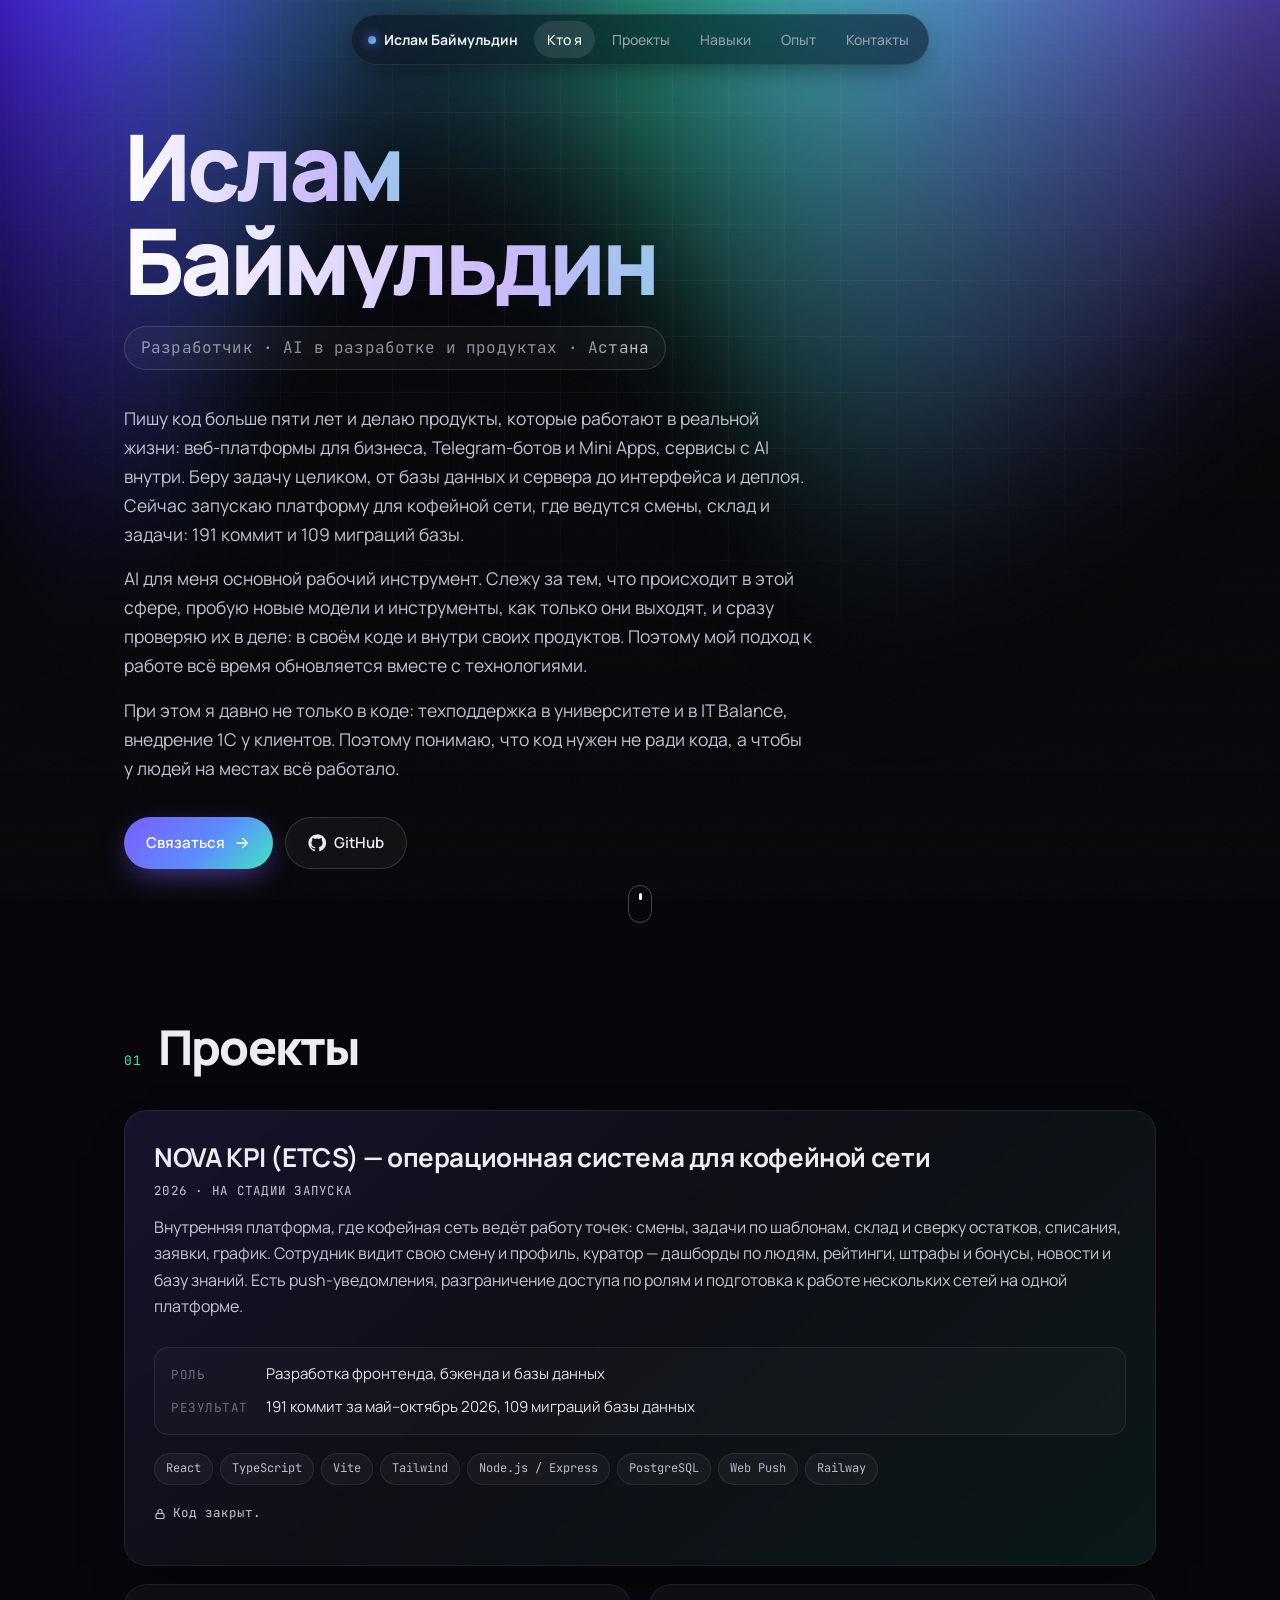
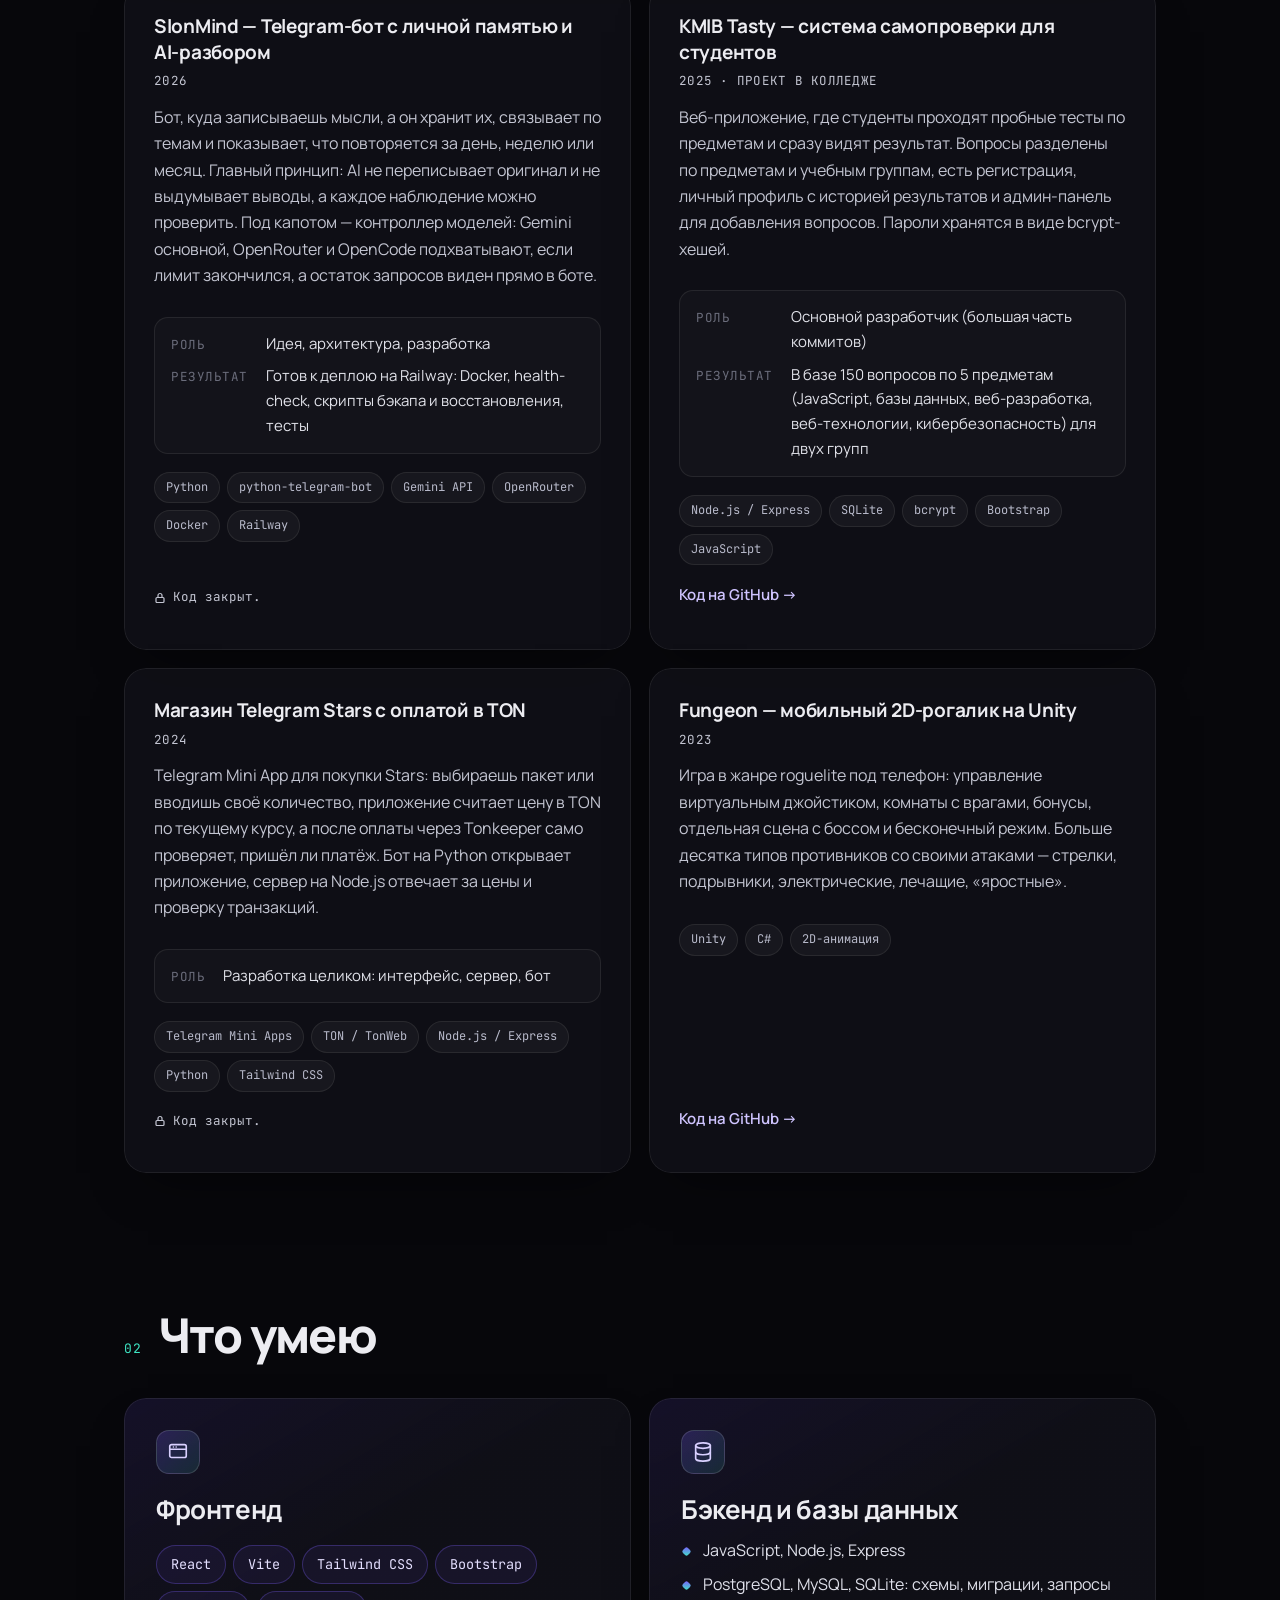
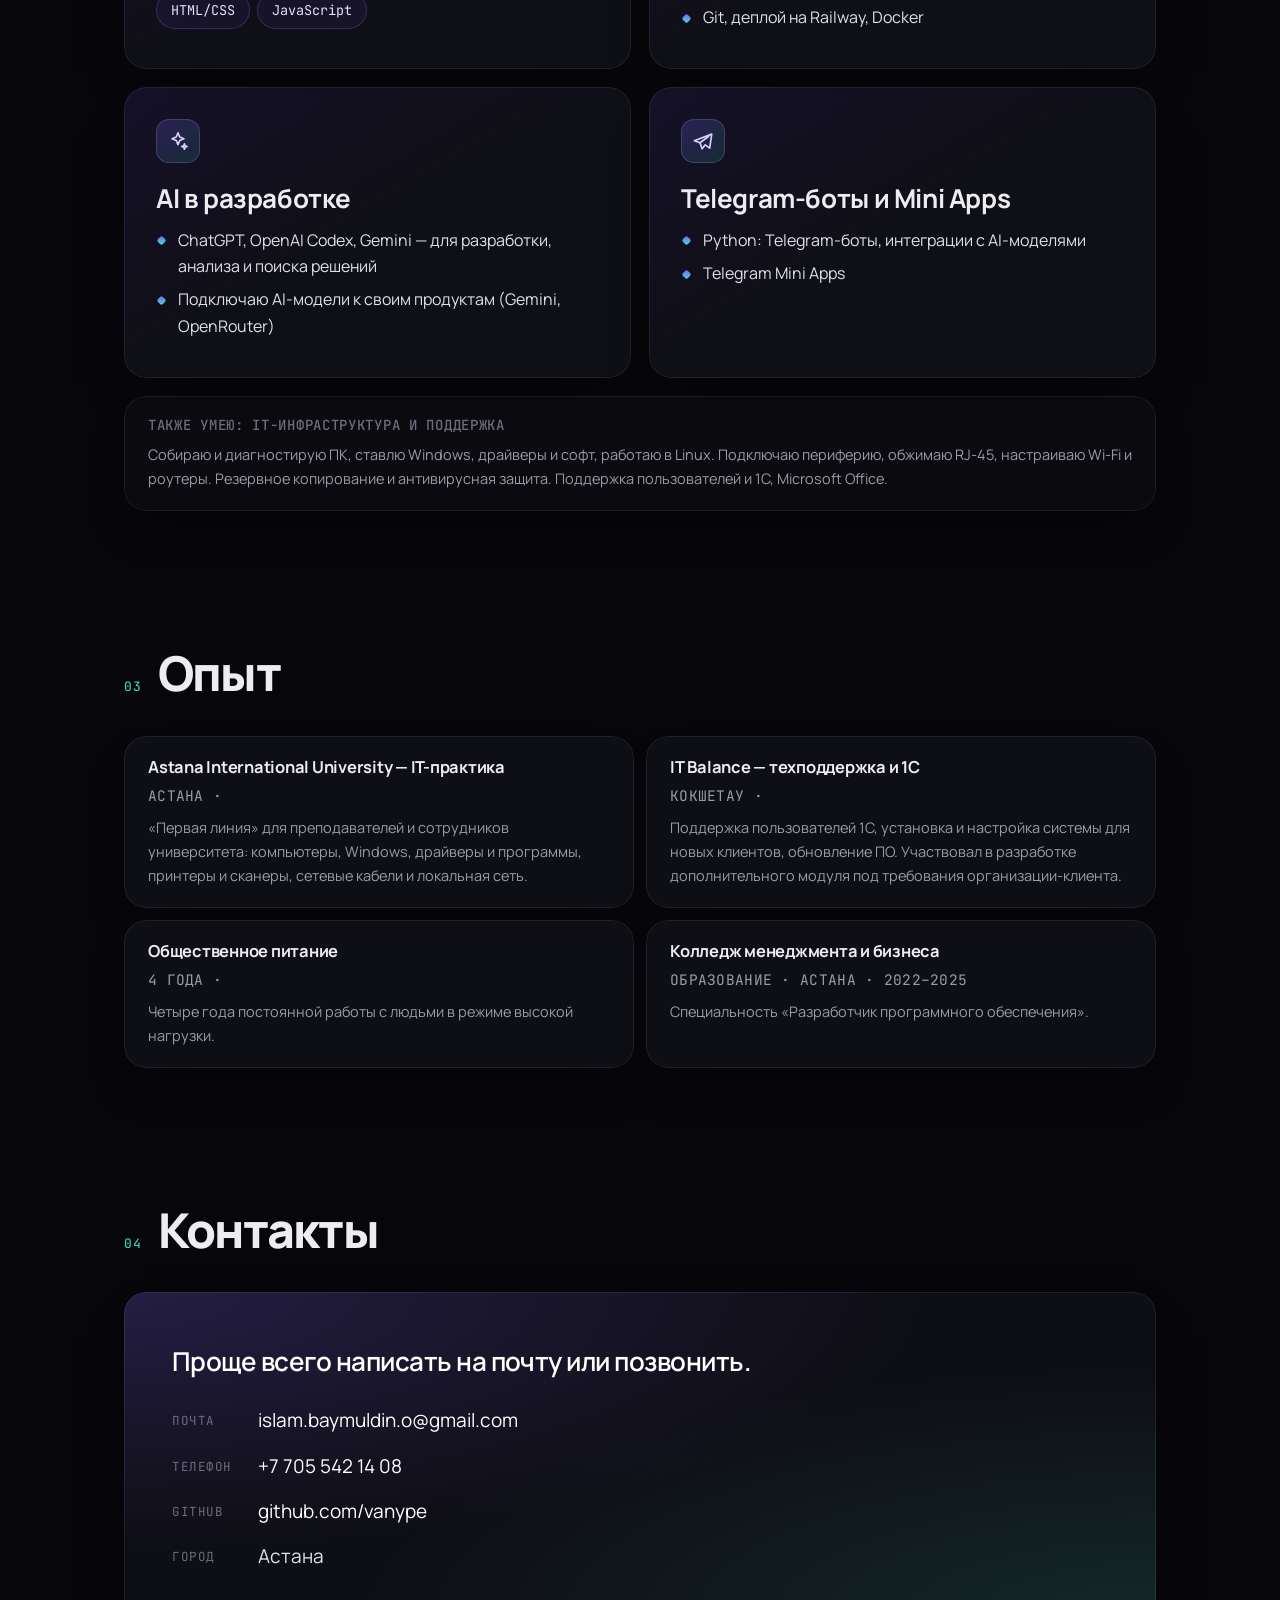
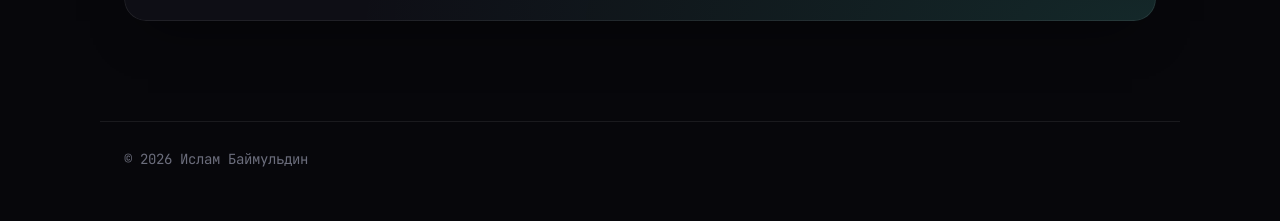
==== commit 9748da5c: "Put development first: projects after hero, dev-focused skills, compact experience" ====
--- a/index.html
+++ b/index.html
@@ -159,6 +159,26 @@
   footer{padding:60px 0 50px;color:var(--dim);font-size:14px;font-family:var(--mono)}
   footer .wrap{border-top:1px solid var(--line);padding-top:26px}
 
+  /* skills v2 */
+  .skills-dev{display:grid;gap:18px}
+  @media(min-width:760px){.skills-dev{grid-template-columns:1fr 1fr}}
+  .card.dev{padding:32px;min-height:220px;background:linear-gradient(150deg,rgba(124,92,255,.12),rgba(18,18,26,.78) 50%)}
+  .card.dev h3{font-size:clamp(21px,2.4vw,26px);margin-bottom:8px}
+  .card.dev li{color:#dfe0ea}
+  .tags.big .tag{font-size:13.5px;padding:7px 14px;color:#e4dfff;border-color:rgba(124,92,255,.3);background:rgba(124,92,255,.08)}
+  .card.also{margin-top:18px;padding:20px 24px;background:rgba(14,14,20,.5)}
+  .card.also h3{font-size:14px;font-family:var(--mono);font-weight:500;text-transform:uppercase;letter-spacing:.05em;color:var(--dim);margin-bottom:8px}
+  .card.also p{margin:0;font-size:14.5px;color:var(--muted)}
+  /* compact experience */
+  .timeline.compact{gap:12px}
+  @media(min-width:900px){.timeline.compact{grid-template-columns:1fr 1fr;padding-left:0}.timeline.compact::before,.timeline.compact .tl-item::before{display:none}}
+  .timeline.compact .card{padding:20px 24px;height:100%}
+  .timeline.compact .card h3{font-size:16.5px}
+  .timeline.compact .card .meta{margin-bottom:8px}
+  .timeline.compact .card p{font-size:14.5px;margin:0;color:var(--muted)}
+  .timeline.compact .tl-item::before{top:24px}
+  section#projects{padding-top:72px}
+
   /* ---------- reveal (AnimatedContent / BlurText) ---------- */
   .js .reveal{opacity:0;transform:translateY(28px);filter:blur(8px);transition:opacity .8s cubic-bezier(.2,.7,.2,1),transform .8s cubic-bezier(.2,.7,.2,1),filter .8s;transition-delay:var(--d,0s)}
   .js .reveal.in{opacity:1;transform:none;filter:none}
@@ -192,7 +212,7 @@
 
 <nav id="nav"><div class="pill">
   <b>Ислам Баймульдин</b>
-  <a href="#about">Кто я</a><a href="#skills">Навыки</a><a href="#experience">Опыт</a><a href="#projects">Проекты</a><a href="#contacts">Контакты</a>
+  <a href="#about">Кто я</a><a href="#projects">Проекты</a><a href="#skills">Навыки</a><a href="#experience">Опыт</a><a href="#contacts">Контакты</a>
 </div></nav>
 
 <!-- ===== КТО Я ===== -->
@@ -215,85 +235,9 @@
 
 <main class="wrap">
 
-<!-- ===== НАВЫКИ ===== -->
-<section id="skills">
-  <div class="sec-head reveal"><span class="sec-num" aria-hidden="true">01</span><h2>Что умею</h2></div>
-  <div class="grid two">
-    <div class="card spotlight reveal">
-      <div class="icon" aria-hidden="true"><svg viewBox="0 0 24 24" fill="none" stroke-width="1.8" stroke-linecap="round" stroke-linejoin="round"><rect x="3" y="4" width="18" height="12" rx="2"/><path d="M8 20h8M12 16v4"/></svg></div>
-      <h3>Компьютеры и сети</h3>
-      <ul>
-        <li>Собираю и разбираю ПК, диагностирую железо</li>
-        <li>Ставлю и переустанавливаю Windows, драйверы, нужный софт; работаю в Linux</li>
-        <li>Подключаю принтеры, сканеры и другую периферию</li>
-        <li>Обжимаю RJ-45, прокладываю кабель, настраиваю Wi-Fi и роутеры, ищу сетевые проблемы</li>
-        <li>Резервное копирование и антивирусная защита</li>
-      </ul>
-    </div>
-    <div class="card spotlight reveal" style="--d:.08s">
-      <div class="icon" aria-hidden="true"><svg viewBox="0 0 24 24" fill="none" stroke-width="1.8" stroke-linecap="round" stroke-linejoin="round"><path d="M21 15a2 2 0 0 1-2 2H7l-4 4V5a2 2 0 0 1 2-2h14a2 2 0 0 1 2 2z"/></svg></div>
-      <h3>Поддержка пользователей и 1С</h3>
-      <ul>
-        <li>Принимаю обращения и довожу их до решения</li>
-        <li>Устанавливаю и обновляю 1С, помогаю людям в ней работать</li>
-        <li>Microsoft Office: Word, Excel</li>
-        <li>Объясняю технические вещи без жаргона</li>
-      </ul>
-    </div>
-    <div class="card spotlight reveal">
-      <div class="icon" aria-hidden="true"><svg viewBox="0 0 24 24" fill="none" stroke-width="1.8" stroke-linecap="round" stroke-linejoin="round"><path d="M8 6l-6 6 6 6M16 6l6 6-6 6M14 4l-4 16"/></svg></div>
-      <h3>Разработка</h3>
-      <ul>
-        <li>JavaScript, Node.js, Express</li>
-        <li>React, Vite, Tailwind CSS, Bootstrap, HTML/CSS</li>
-        <li>Python: Telegram-боты, интеграции с AI-моделями</li>
-        <li>Git, деплой на Railway, Docker</li>
-      </ul>
-    </div>
-    <div class="card spotlight reveal" style="--d:.08s">
-      <div class="icon" aria-hidden="true"><svg viewBox="0 0 24 24" fill="none" stroke-width="1.8" stroke-linecap="round" stroke-linejoin="round"><path d="M12 3l1.9 4.6L18.5 9.5l-4.6 1.9L12 16l-1.9-4.6L5.5 9.5l4.6-1.9z"/><path d="M19 15l.8 2.2L22 18l-2.2.8L19 21l-.8-2.2L16 18l2.2-.8z"/></svg></div>
-      <h3>Базы данных и AI</h3>
-      <ul>
-        <li>PostgreSQL, MySQL, SQLite: схемы, миграции, запросы</li>
-        <li>ChatGPT, OpenAI Codex, Gemini — для разработки, анализа и поиска решений</li>
-        <li>Подключаю AI-модели к своим продуктам (Gemini, OpenRouter)</li>
-      </ul>
-    </div>
-  </div>
-</section>
-
-<!-- ===== ОПЫТ ===== -->
-<section id="experience">
-  <div class="sec-head reveal"><span class="sec-num" aria-hidden="true">02</span><h2>Опыт</h2></div>
-  <div class="timeline">
-    <div class="tl-item reveal"><div class="card spotlight">
-      <h3>Astana International University — IT-практика</h3>
-      <p class="meta">Астана ·</p>
-      <p>Был «первой линией» для преподавателей и сотрудников университета: если что-то не работает, звали меня. Диагностировал и чинил компьютеры, переустанавливал Windows, ставил драйверы и программы, настраивал принтеры и сканеры. Прокладывал и подключал сетевые кабели, работал с локальной сетью и сетевым оборудованием.</p>
-    </div></div>
-    <div class="tl-item reveal"><div class="card spotlight">
-      <h3>IT Balance — техподдержка и 1С</h3>
-      <p class="meta">Кокшетау ·</p>
-      <p>Принимал обращения пользователей 1С, ставил и настраивал систему для новых клиентов, обновлял ПО и помогал разбираться в работе программы. Участвовал в разработке дополнительного модуля под требования организации-клиента.</p>
-    </div></div>
-    <div class="tl-item reveal"><div class="card spotlight">
-      <h3>Общественное питание</h3>
-      <p class="meta">4 года ·</p>
-      <p>Четыре года постоянной работы с людьми в режиме высокой нагрузки. Отсюда привычка быстро разбираться в ситуации, держать процесс под контролем и не теряться, когда всё срочно.</p>
-    </div></div>
-  </div>
-
-  <h2 class="sub reveal">Образование</h2>
-  <div class="card spotlight reveal" style="--glow:62,230,196">
-    <h3>Колледж менеджмента и бизнеса</h3>
-    <p class="meta">Астана · 2022–2025</p>
-    <p>Специальность «Разработчик программного обеспечения».</p>
-  </div>
-</section>
-
 <!-- ===== ПРОЕКТЫ ===== -->
 <section id="projects">
-  <div class="sec-head reveal"><span class="sec-num" aria-hidden="true">03</span><h2>Проекты</h2></div>
+  <div class="sec-head reveal"><span class="sec-num" aria-hidden="true">01</span><h2>Проекты</h2></div>
   <div class="projects">
 
     <!-- ETCS / NOVA KPI: приватный репозиторий vanype/ETCS -->
@@ -361,6 +305,74 @@
       <div class="foot"><p><a class="link" href="https://github.com/vanype/Fungeon" target="_blank" rel="noopener">Код на GitHub →</a></p></div>
     </article>
 
+  </div>
+</section>
+
+<!-- ===== НАВЫКИ ===== -->
+<section id="skills">
+  <div class="sec-head reveal"><span class="sec-num" aria-hidden="true">02</span><h2>Что умею</h2></div>
+  <div class="skills-dev">
+    <div class="card spotlight dev reveal">
+      <div class="icon" aria-hidden="true"><svg viewBox="0 0 24 24" fill="none" stroke-width="1.8" stroke-linecap="round" stroke-linejoin="round"><rect x="3" y="4" width="18" height="14" rx="2"/><path d="M3 9h18M7 6.5h.01M10 6.5h.01"/></svg></div>
+      <h3>Фронтенд</h3>
+      <div class="tags big"><span class="tag">React</span><span class="tag">Vite</span><span class="tag">Tailwind CSS</span><span class="tag">Bootstrap</span><span class="tag">HTML/CSS</span><span class="tag">JavaScript</span></div>
+    </div>
+    <div class="card spotlight dev reveal" style="--d:.08s;--glow:62,230,196">
+      <div class="icon" aria-hidden="true"><svg viewBox="0 0 24 24" fill="none" stroke-width="1.8" stroke-linecap="round" stroke-linejoin="round"><ellipse cx="12" cy="5" rx="8" ry="3"/><path d="M4 5v14c0 1.7 3.6 3 8 3s8-1.3 8-3V5"/><path d="M4 12c0 1.7 3.6 3 8 3s8-1.3 8-3"/></svg></div>
+      <h3>Бэкенд и базы данных</h3>
+      <ul>
+        <li>JavaScript, Node.js, Express</li>
+        <li>PostgreSQL, MySQL, SQLite: схемы, миграции, запросы</li>
+        <li>Git, деплой на Railway, Docker</li>
+      </ul>
+    </div>
+    <div class="card spotlight dev reveal" style="--glow:255,122,217">
+      <div class="icon" aria-hidden="true"><svg viewBox="0 0 24 24" fill="none" stroke-width="1.8" stroke-linecap="round" stroke-linejoin="round"><path d="M12 3l1.9 4.6L18.5 9.5l-4.6 1.9L12 16l-1.9-4.6L5.5 9.5l4.6-1.9z"/><path d="M19 15l.8 2.2L22 18l-2.2.8L19 21l-.8-2.2L16 18l2.2-.8z"/></svg></div>
+      <h3>AI в разработке</h3>
+      <ul>
+        <li>ChatGPT, OpenAI Codex, Gemini — для разработки, анализа и поиска решений</li>
+        <li>Подключаю AI-модели к своим продуктам (Gemini, OpenRouter)</li>
+      </ul>
+    </div>
+    <div class="card spotlight dev reveal" style="--d:.08s;--glow:90,139,255">
+      <div class="icon" aria-hidden="true"><svg viewBox="0 0 24 24" fill="none" stroke-width="1.8" stroke-linecap="round" stroke-linejoin="round"><path d="M21.5 4.5L2.5 11.8l6.2 2.1 2.3 6.6 3.4-4.3 4.9 3.6z"/><path d="M8.7 13.9l9.3-6.8"/></svg></div>
+      <h3>Telegram-боты и Mini Apps</h3>
+      <ul>
+        <li>Python: Telegram-боты, интеграции с AI-моделями</li>
+        <li>Telegram Mini Apps</li>
+      </ul>
+    </div>
+  </div>
+  <div class="card spotlight also reveal">
+    <h3>Также умею: IT-инфраструктура и поддержка</h3>
+    <p>Собираю и диагностирую ПК, ставлю Windows, драйверы и софт, работаю в Linux. Подключаю периферию, обжимаю RJ-45, настраиваю Wi-Fi и роутеры. Резервное копирование и антивирусная защита. Поддержка пользователей и 1С, Microsoft Office.</p>
+  </div>
+</section>
+
+<!-- ===== ОПЫТ ===== -->
+<section id="experience">
+  <div class="sec-head reveal"><span class="sec-num" aria-hidden="true">03</span><h2>Опыт</h2></div>
+  <div class="timeline compact">
+    <div class="tl-item reveal"><div class="card spotlight">
+      <h3>Astana International University — IT-практика</h3>
+      <p class="meta">Астана ·</p>
+      <p>«Первая линия» для преподавателей и сотрудников университета: компьютеры, Windows, драйверы и программы, принтеры и сканеры, сетевые кабели и локальная сеть.</p>
+    </div></div>
+    <div class="tl-item reveal"><div class="card spotlight">
+      <h3>IT Balance — техподдержка и 1С</h3>
+      <p class="meta">Кокшетау ·</p>
+      <p>Поддержка пользователей 1С, установка и настройка системы для новых клиентов, обновление ПО. Участвовал в разработке дополнительного модуля под требования организации-клиента.</p>
+    </div></div>
+    <div class="tl-item reveal"><div class="card spotlight">
+      <h3>Общественное питание</h3>
+      <p class="meta">4 года ·</p>
+      <p>Четыре года постоянной работы с людьми в режиме высокой нагрузки.</p>
+    </div></div>
+    <div class="tl-item edu reveal"><div class="card spotlight" style="--glow:62,230,196">
+      <h3>Колледж менеджмента и бизнеса</h3>
+      <p class="meta">Образование · Астана · 2022–2025</p>
+      <p>Специальность «Разработчик программного обеспечения».</p>
+    </div></div>
   </div>
 </section>
 
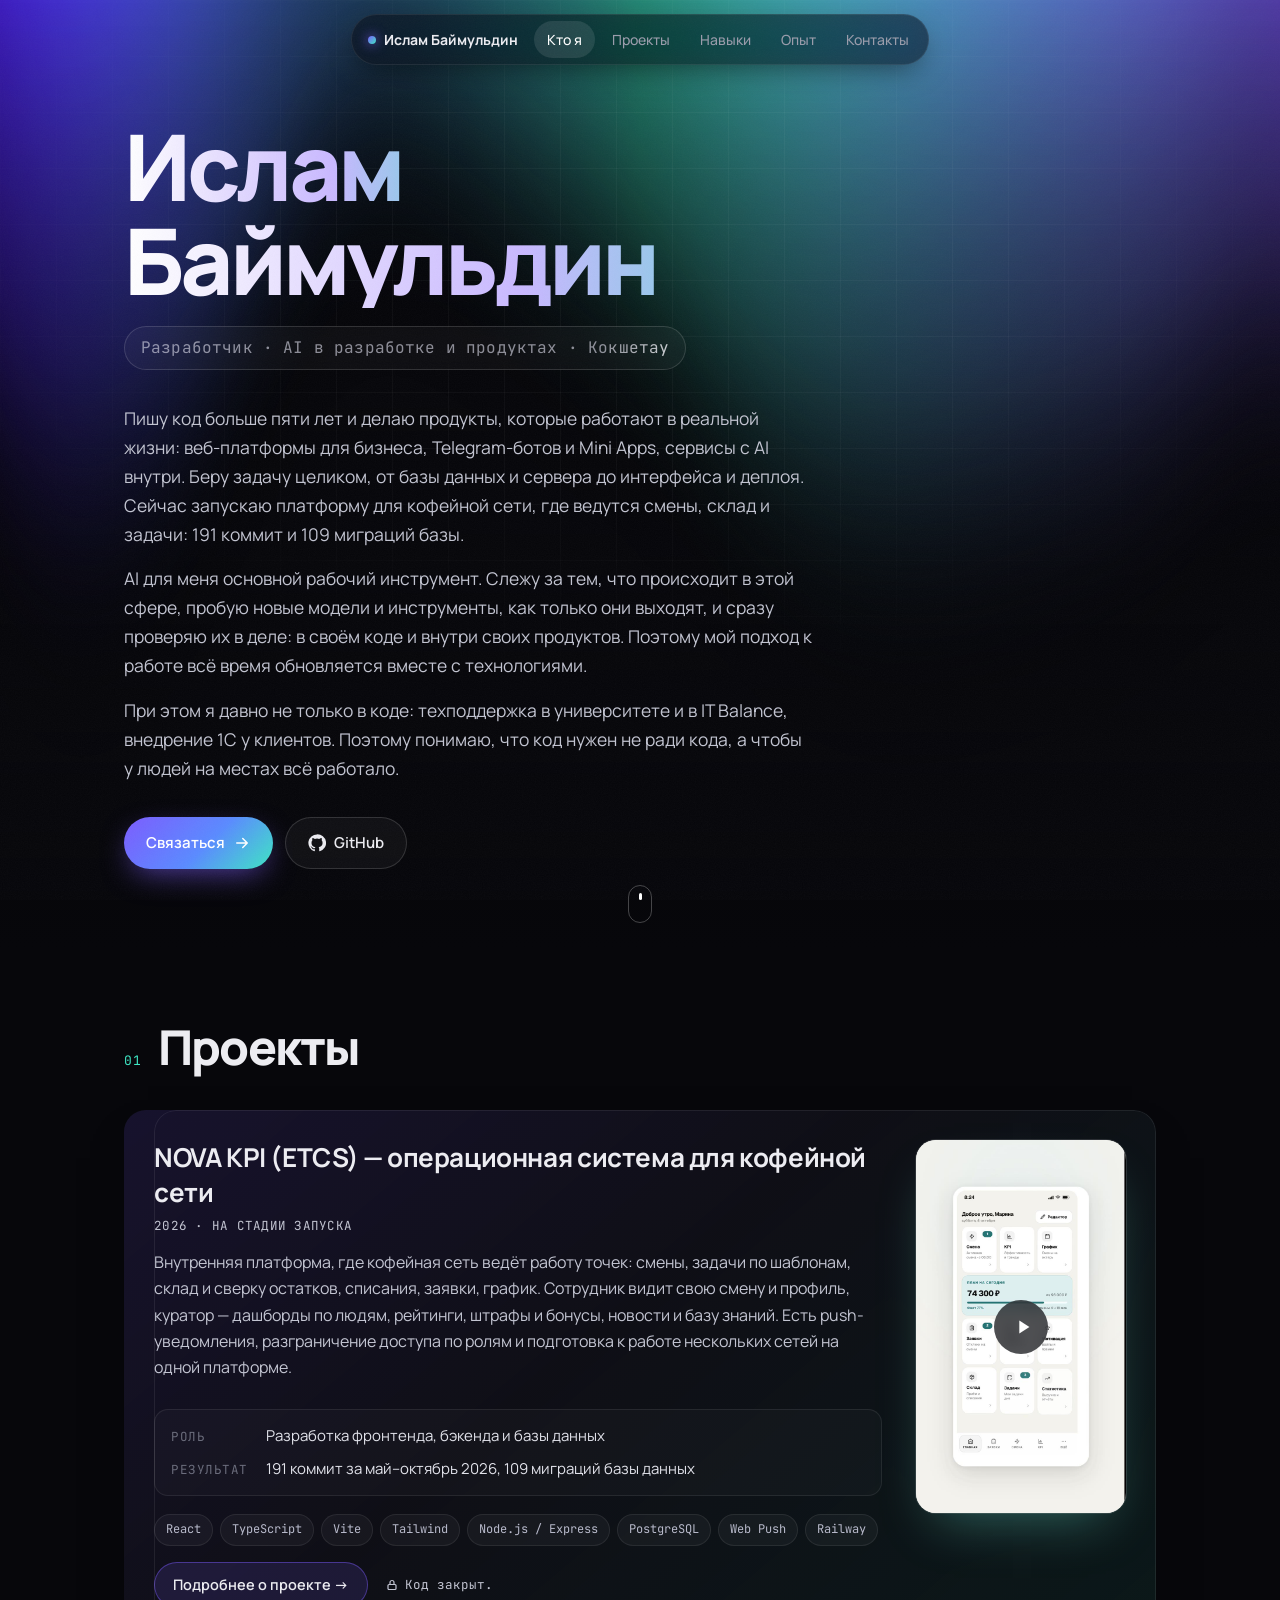
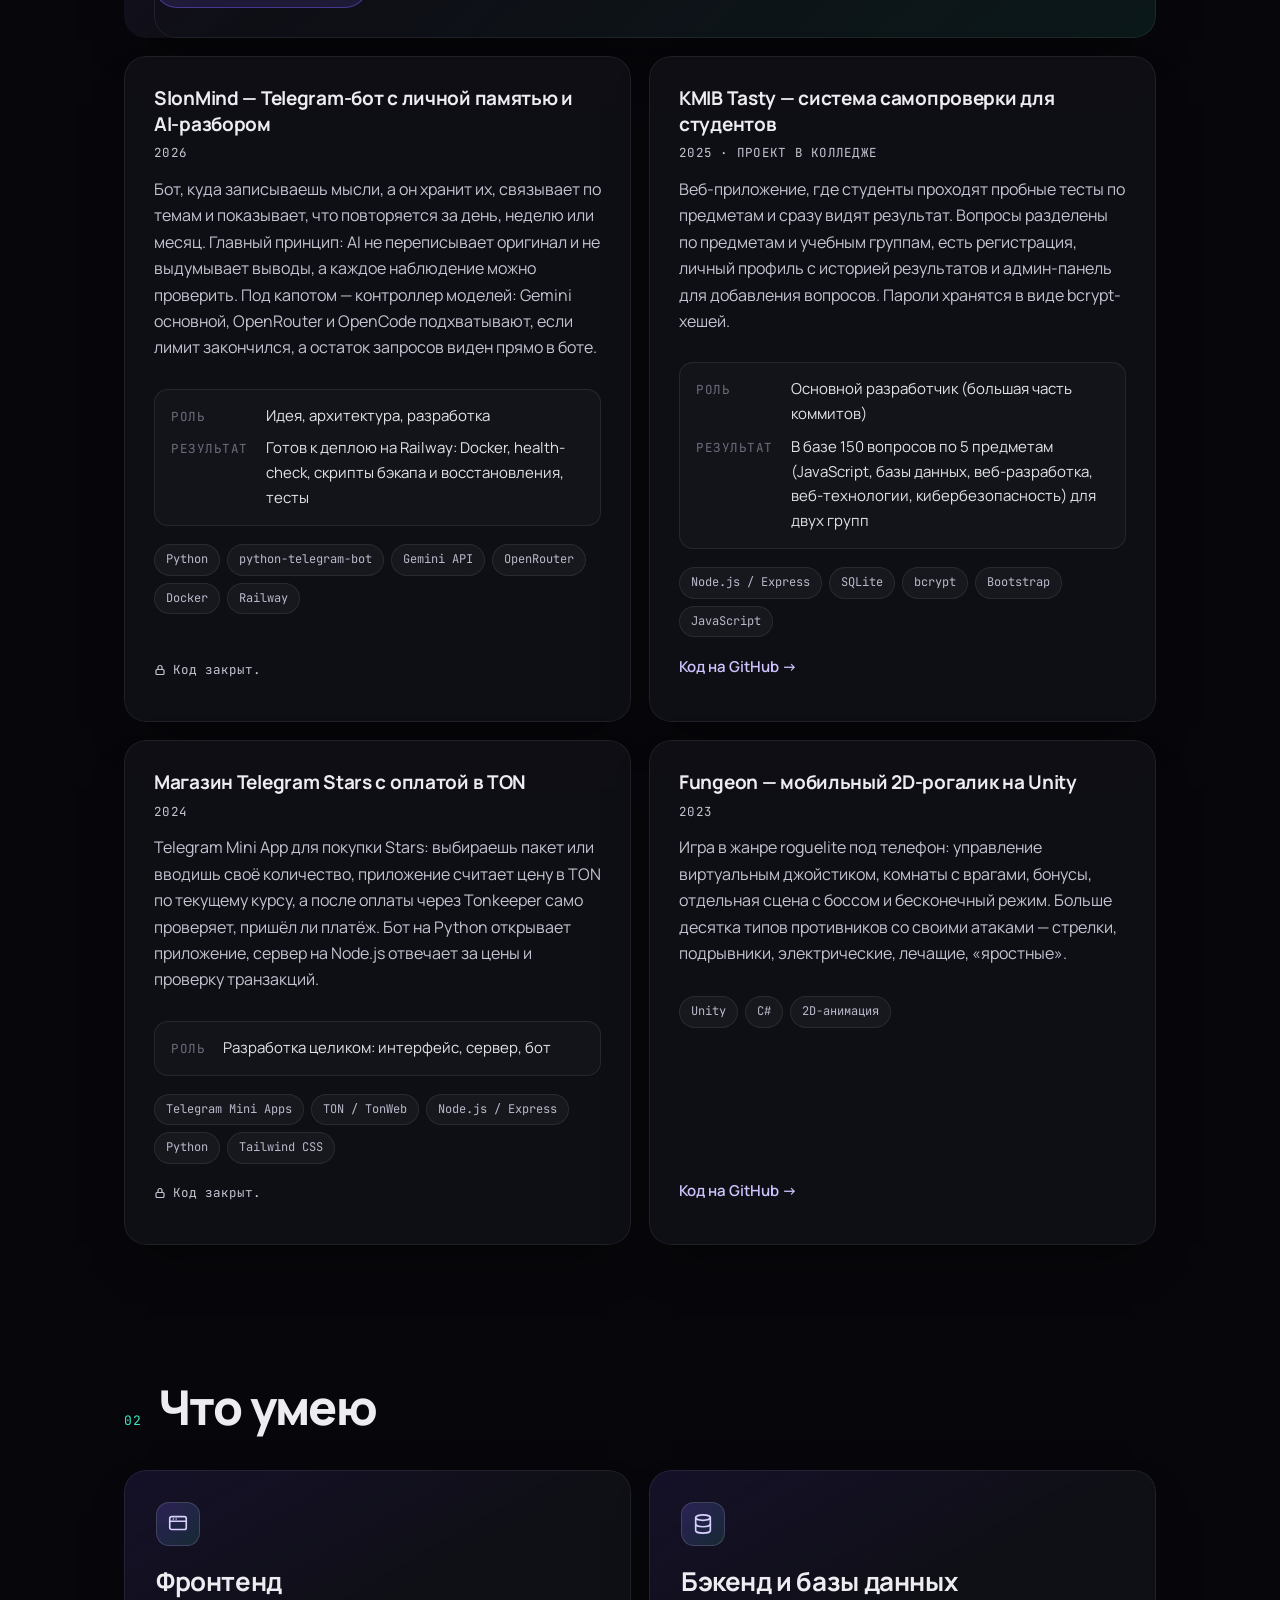
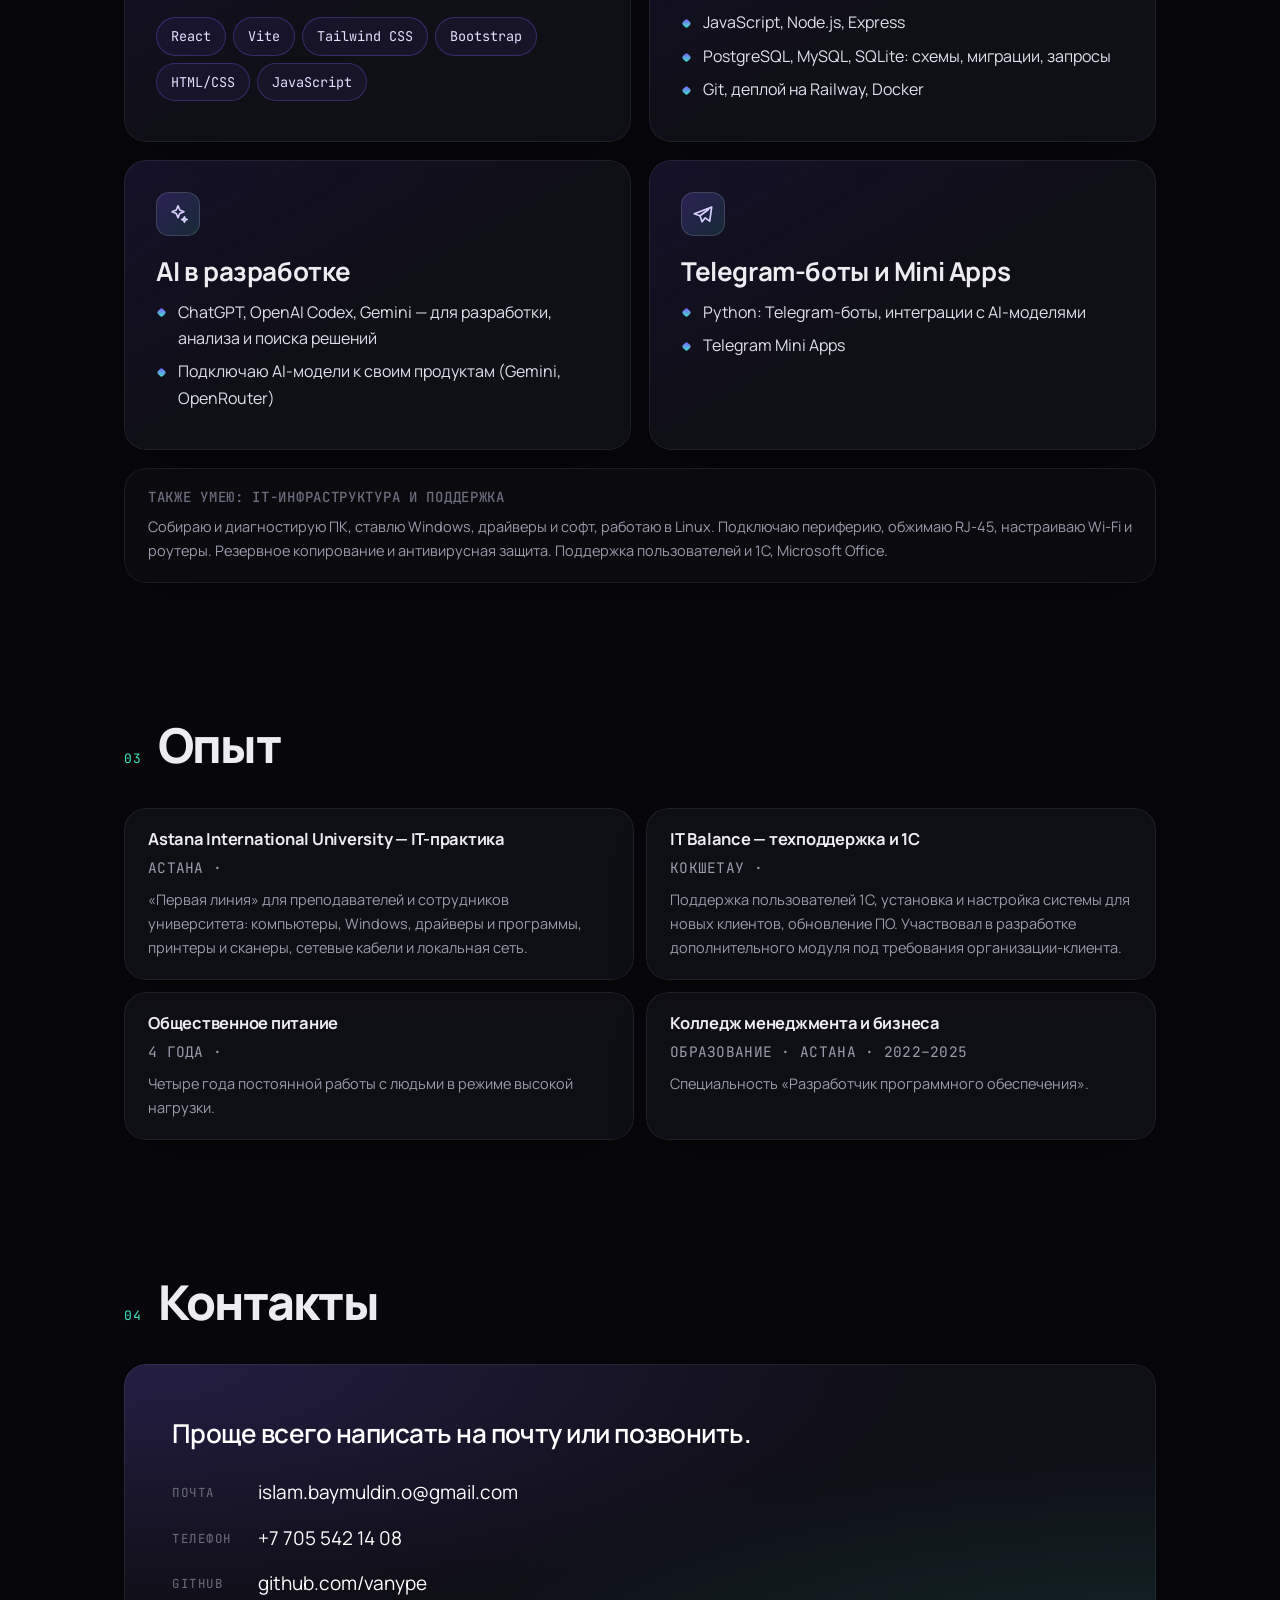
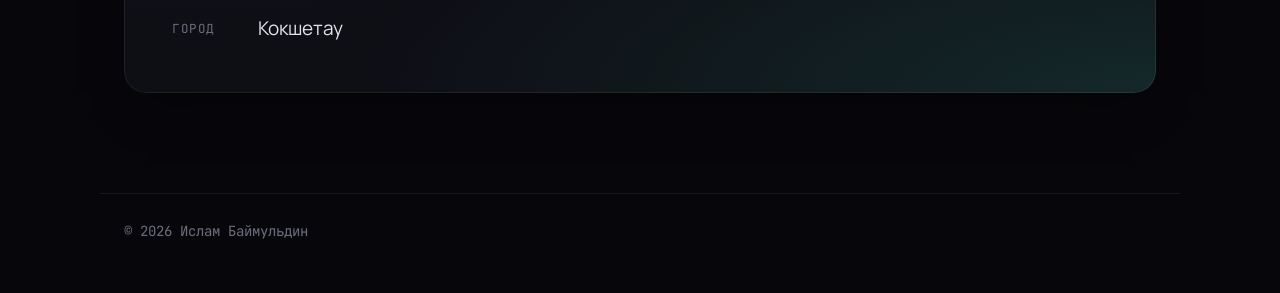
==== commit f64dd547: "Add NOVA KPI project page with promo video and screens; shared assets; city: Кокшетау" ====
--- a/index.html
+++ b/index.html
@@ -4,7 +4,7 @@
 <meta charset="utf-8">
 <meta name="viewport" content="width=device-width, initial-scale=1">
 <title>Ислам Баймульдин — разработчик</title>
-<meta name="description" content="Ислам Баймульдин, Астана. Техподдержка, компьютеры и сети, веб-приложения и Telegram-боты на JavaScript и Python.">
+<meta name="description" content="Ислам Баймульдин, Кокшетау. Техподдержка, компьютеры и сети, веб-приложения и Telegram-боты на JavaScript и Python.">
 <meta name="theme-color" content="#07070b">
 <link rel="preconnect" href="https://fonts.googleapis.com">
 <link rel="preconnect" href="https://fonts.gstatic.com" crossorigin>
@@ -20,191 +20,7 @@
   included in all copies or substantial portions of the Software. Commons Clause: you may not sell, sublicense, or
   redistribute the components themselves. THE SOFTWARE IS PROVIDED "AS IS", WITHOUT WARRANTY OF ANY KIND.
 -->
-<style>
-  :root{
-    --bg:#07070b; --bg2:#0c0c13; --card:rgba(18,18,26,.72); --text:#ececf1; --muted:#9a9cab; --dim:#6b6d7c;
-    --line:rgba(255,255,255,.08); --line2:rgba(255,255,255,.14);
-    --a1:#7c5cff; --a2:#3ee6c4; --a3:#ff7ad9; --radius:22px;
-    --font:"Manrope",-apple-system,BlinkMacSystemFont,"Segoe UI",Roboto,Arial,sans-serif;
-    --mono:"JetBrains Mono",ui-monospace,SFMono-Regular,Menlo,monospace;
-  }
-  *{box-sizing:border-box}
-  html{scroll-behavior:smooth;scroll-padding-top:84px;background:var(--bg)}
-  body{margin:0;background:var(--bg);color:var(--text);font:16px/1.65 var(--font);-webkit-font-smoothing:antialiased;overflow-x:hidden}
-  ::selection{background:rgba(124,92,255,.45)}
-  a{color:#b9a8ff;text-decoration:none;transition:color .2s}
-  a:hover{color:#fff}
-  .wrap{max-width:1080px;margin:0 auto;padding:0 24px}
-
-  /* ---------- background layers ---------- */
-  .aurora{position:absolute;inset:0;z-index:0;pointer-events:none;overflow:hidden}
-  .aurora canvas{width:100%;height:100%;display:block;opacity:.9}
-  .aurora::after{content:"";position:absolute;inset:0;background:linear-gradient(180deg,rgba(7,7,11,0) 0%,rgba(7,7,11,.35) 55%,var(--bg) 100%)}
-  .grid-bg{position:absolute;inset:0;z-index:0;pointer-events:none;
-    background-image:linear-gradient(rgba(255,255,255,.035) 1px,transparent 1px),linear-gradient(90deg,rgba(255,255,255,.035) 1px,transparent 1px);
-    background-size:56px 56px;mask-image:radial-gradient(ellipse 80% 60% at 50% 30%,#000 30%,transparent 75%);-webkit-mask-image:radial-gradient(ellipse 80% 60% at 50% 30%,#000 30%,transparent 75%)}
-  .noise{position:fixed;inset:0;z-index:100;pointer-events:none;opacity:.035;
-    background-image:url("data:image/svg+xml,%3Csvg xmlns='http://www.w3.org/2000/svg' width='160' height='160'%3E%3Cfilter id='n'%3E%3CfeTurbulence type='fractalNoise' baseFrequency='0.85' numOctaves='2' stitchTiles='stitch'/%3E%3CfeColorMatrix type='saturate' values='0'/%3E%3C/filter%3E%3Crect width='100%25' height='100%25' filter='url(%23n)'/%3E%3C/svg%3E")}
-
-  /* ---------- nav (floating glass pill) ---------- */
-  nav{position:fixed;top:14px;left:0;right:0;z-index:50;display:flex;justify-content:center;padding:0 12px;pointer-events:none}
-  nav .pill{pointer-events:auto;display:flex;align-items:center;gap:4px;max-width:100%;padding:6px;border-radius:999px;
-    background:rgba(14,14,20,.55);border:1px solid var(--line);backdrop-filter:blur(14px) saturate(140%);-webkit-backdrop-filter:blur(14px) saturate(140%);
-    box-shadow:0 10px 30px -10px rgba(0,0,0,.6);overflow-x:auto;scrollbar-width:none;white-space:nowrap;transition:background .3s,border-color .3s}
-  nav .pill::-webkit-scrollbar{display:none}
-  nav.scrolled .pill{background:rgba(14,14,20,.82);border-color:var(--line2)}
-  nav b{font-weight:700;font-size:14px;padding:6px 12px 6px 10px;display:flex;align-items:center;gap:8px}
-  nav b::before{content:"";width:8px;height:8px;border-radius:50%;background:linear-gradient(135deg,var(--a1),var(--a2));box-shadow:0 0 12px var(--a1)}
-  nav a{color:var(--muted);font-size:14px;font-weight:500;padding:7px 13px;border-radius:999px;transition:color .2s,background .2s}
-  nav a:hover{color:var(--text);background:rgba(255,255,255,.06)}
-  nav a.active{color:#fff;background:rgba(255,255,255,.1)}
-  @media(max-width:640px){nav b{display:none} nav a{padding:7px 10px;font-size:13.5px}}
-
-  /* ---------- hero ---------- */
-  header{position:relative;min-height:100vh;min-height:100svh;display:flex;align-items:center;padding:120px 0 80px;isolation:isolate}
-  header .wrap{position:relative;z-index:1;width:100%}
-  .hero-inner{max-width:800px}
-  h1{font-size:clamp(42px,8.2vw,92px);line-height:1.02;margin:0 0 18px;letter-spacing:-.045em;font-weight:800}
-  h1 .w{display:inline-block;margin-right:.22em}
-  .gradient-text{background:linear-gradient(90deg,#fff 0%,#c9b8ff 25%,var(--a2) 50%,#c9b8ff 75%,#fff 100%);background-size:300% 100%;
-    -webkit-background-clip:text;background-clip:text;-webkit-text-fill-color:transparent;animation:gradient 8s linear infinite}
-  @keyframes gradient{to{background-position:300% 0}}
-  .role{font-family:var(--mono);font-size:clamp(13.5px,1.9vw,16px);letter-spacing:.01em;margin:0 0 34px;display:inline-block;padding:8px 16px;border-radius:999px;
-    border:1px solid var(--line2);background:rgba(255,255,255,.035);backdrop-filter:blur(6px);-webkit-backdrop-filter:blur(6px)}
-  .shiny{color:rgba(220,220,235,.62);background:linear-gradient(110deg,rgba(255,255,255,0) 40%,rgba(255,255,255,.95) 50%,rgba(255,255,255,0) 60%) rgba(220,220,235,.62);
-    background-size:220% 100%;-webkit-background-clip:text;background-clip:text;-webkit-text-fill-color:transparent;animation:shine 4.5s linear infinite}
-  @keyframes shine{0%{background-position:120% 0}100%{background-position:-120% 0}}
-  header p.lead{max-width:690px;margin:0 0 16px;color:#c3c5d2;font-size:clamp(16px,1.6vw,17.5px)}
-  header p.lead:first-of-type{color:#e6e7ee;font-size:clamp(17px,1.9vw,19.5px)}
-  .cta{display:flex;flex-wrap:wrap;gap:12px;margin-top:34px}
-  .btn{position:relative;display:inline-flex;align-items:center;gap:8px;padding:13px 22px;border-radius:999px;border:1px solid var(--line2);
-    background:rgba(255,255,255,.04);color:var(--text);font-weight:600;font-size:15px;transition:transform .2s,background .2s,box-shadow .3s,border-color .2s}
-  .btn:hover{color:#fff;transform:translateY(-2px);background:rgba(255,255,255,.08);border-color:rgba(255,255,255,.25)}
-  .btn.primary{border:0;background:linear-gradient(135deg,var(--a1),#5a8bff 55%,var(--a2));color:#fff;box-shadow:0 10px 30px -8px rgba(124,92,255,.65)}
-  .btn.primary:hover{box-shadow:0 14px 40px -6px rgba(124,92,255,.85)}
-  .btn svg{width:18px;height:18px}
-  .scroll-hint{position:absolute;left:50%;bottom:26px;transform:translateX(-50%);z-index:1;width:24px;height:38px;border:1.5px solid rgba(255,255,255,.25);border-radius:14px}
-  .scroll-hint::after{content:"";position:absolute;left:50%;top:7px;width:3px;height:7px;margin-left:-1.5px;border-radius:3px;background:#fff;animation:wheel 1.8s ease-in-out infinite}
-  @keyframes wheel{0%{opacity:0;transform:translateY(0)}30%{opacity:1}100%{opacity:0;transform:translateY(12px)}}
-  @media(max-height:760px),(max-width:640px){.scroll-hint{display:none}}
-
-  /* ---------- sections ---------- */
-  section{position:relative;padding:96px 0 40px}
-  .sec-head{display:flex;align-items:baseline;gap:16px;margin:0 0 36px}
-  .sec-num{font-family:var(--mono);font-size:13px;color:var(--a2);letter-spacing:.06em}
-  h2{font-size:clamp(30px,4.6vw,48px);line-height:1.1;margin:0;letter-spacing:-.035em;font-weight:800}
-  h2.sub{font-size:clamp(24px,3.2vw,32px);margin:64px 0 24px}
-  .grid{display:grid;gap:18px}
-  @media(min-width:760px){.grid.two{grid-template-columns:1fr 1fr}}
-
-  /* ---------- SpotlightCard ---------- */
-  .card{position:relative;isolation:isolate;overflow:hidden;background:var(--card);border-radius:var(--radius);padding:28px 30px;
-    box-shadow:0 24px 48px -24px rgba(0,0,0,.6);transition:transform .35s cubic-bezier(.2,.7,.2,1)}
-  .card>.sl,.card>.bd,.card>.ed{position:absolute;inset:0;border-radius:inherit;pointer-events:none}
-  .card>.sl{z-index:-1;opacity:0;transition:opacity .35s;background:radial-gradient(circle 280px at var(--mx,50%) var(--my,50%),rgba(var(--glow,124,92,255),.22),transparent 70%)}
-  .card>.bd,.card>.ed{z-index:1;padding:1px;-webkit-mask:linear-gradient(#000 0 0) content-box,linear-gradient(#000 0 0);-webkit-mask-composite:xor;
-    mask:linear-gradient(#000 0 0) content-box exclude,linear-gradient(#000 0 0)}
-  .card>.bd{background:var(--line)}
-  .card>.ed{opacity:0;transition:opacity .35s;background:radial-gradient(circle 170px at var(--mx,50%) var(--my,50%),rgba(var(--glow,124,92,255),1),transparent 70%)}
-  .card:hover>.sl,.card:hover>.ed,.card:focus-within>.sl,.card:focus-within>.ed{opacity:1}
-  @media(hover:hover){.card:hover{transform:translateY(-3px)}}
-  .card h3{margin:0 0 6px;font-size:19px;line-height:1.35;letter-spacing:-.015em;font-weight:700}
-  .meta{font-family:var(--mono);color:var(--dim);font-size:12.5px;margin:0 0 14px;letter-spacing:.02em;text-transform:uppercase}
-  .card p{margin:0 0 12px;color:#c3c5d2}
-  .card ul{margin:10px 0 0;padding:0;list-style:none}
-  .card li{position:relative;margin:7px 0;padding-left:22px;color:#c3c5d2}
-  .card li::before{content:"";position:absolute;left:2px;top:.68em;width:7px;height:7px;border-radius:2px;transform:rotate(45deg);background:linear-gradient(135deg,var(--a1),var(--a2))}
-  .icon{width:44px;height:44px;border-radius:13px;display:grid;place-items:center;margin-bottom:18px;
-    background:linear-gradient(135deg,rgba(124,92,255,.22),rgba(62,230,196,.12));border:1px solid var(--line2)}
-  .icon svg{width:22px;height:22px;stroke:#d9d0ff}
-
-  .tags{display:flex;flex-wrap:wrap;gap:7px;margin-top:18px}
-  .tag{font-family:var(--mono);font-size:12px;padding:5px 11px;border-radius:999px;background:rgba(255,255,255,.04);border:1px solid var(--line);color:#b8bacb;transition:border-color .2s,color .2s}
-  .card:hover .tag{border-color:rgba(124,92,255,.35);color:#ddd6ff}
-  dl.facts{display:grid;grid-template-columns:auto 1fr;gap:8px 18px;margin:16px 0 0;font-size:15px;padding:14px 16px;border-radius:14px;background:rgba(255,255,255,.025);border:1px solid var(--line)}
-  dl.facts dt{color:var(--dim);font-family:var(--mono);font-size:12.5px;text-transform:uppercase;letter-spacing:.04em;padding-top:3px}
-  dl.facts dd{margin:0;color:#e1e2ea}
-  dl.facts .empty{display:none}
-  dl.facts.all-empty{display:none}
-  .private{font-family:var(--mono);font-size:12.5px;color:var(--dim);display:inline-flex;align-items:center;gap:7px}
-  .private::before{content:"";width:12px;height:12px;background:currentColor;
-    -webkit-mask:url("data:image/svg+xml,%3Csvg xmlns='http://www.w3.org/2000/svg' viewBox='0 0 24 24' fill='none' stroke='black' stroke-width='2.4' stroke-linecap='round'%3E%3Crect x='4' y='11' width='16' height='10' rx='2'/%3E%3Cpath d='M8 11V7a4 4 0 0 1 8 0v4'/%3E%3C/svg%3E") center/contain no-repeat;
-    mask:url("data:image/svg+xml,%3Csvg xmlns='http://www.w3.org/2000/svg' viewBox='0 0 24 24' fill='none' stroke='black' stroke-width='2.4' stroke-linecap='round'%3E%3Crect x='4' y='11' width='16' height='10' rx='2'/%3E%3Cpath d='M8 11V7a4 4 0 0 1 8 0v4'/%3E%3C/svg%3E") center/contain no-repeat}
-  .link{display:inline-flex;align-items:center;gap:6px;font-weight:600;font-size:15px;color:#cfc4ff}
-  .link:hover{color:#fff}
-
-  /* experience timeline */
-  .timeline{position:relative;display:grid;gap:18px;padding-left:28px}
-  .timeline::before{content:"";position:absolute;left:6px;top:10px;bottom:10px;width:2px;border-radius:2px;background:linear-gradient(180deg,var(--a1),var(--a2) 60%,transparent)}
-  .timeline .card::after{content:"";position:absolute}
-  .tl-item{position:relative}
-  .tl-item::before{content:"";position:absolute;left:-28px;top:32px;width:14px;height:14px;border-radius:50%;background:var(--bg);border:2px solid var(--a1);box-shadow:0 0 0 4px rgba(124,92,255,.15)}
-
-  /* projects */
-  .projects{display:grid;gap:18px}
-  @media(min-width:900px){.projects{grid-template-columns:repeat(2,1fr)}.projects .feature{grid-column:1/-1}}
-  .projects .card{display:flex;flex-direction:column;padding:30px}
-  .projects .card .foot{margin-top:auto;padding-top:16px}
-  .projects .feature{background:linear-gradient(140deg,rgba(124,92,255,.14),rgba(18,18,26,.75) 45%,rgba(62,230,196,.08))}
-  .projects .feature h3{font-size:clamp(20px,2.4vw,26px)}
-  .num{font-family:var(--mono);font-size:12.5px;color:var(--dim);margin-bottom:12px;display:flex;justify-content:space-between}
-
-  /* contacts */
-  .contacts .card{padding:clamp(28px,5vw,48px);background:radial-gradient(ellipse at top left,rgba(124,92,255,.2),transparent 55%),radial-gradient(ellipse at bottom right,rgba(62,230,196,.12),transparent 55%),var(--card)}
-  .contacts .card>p{font-size:clamp(20px,2.6vw,26px);color:#fff;font-weight:600;letter-spacing:-.02em;margin-bottom:22px}
-  .contacts dl.facts{background:none;border:0;padding:0;gap:14px 26px;font-size:clamp(16px,2vw,19px)}
-  .contacts dl.facts dt{padding-top:6px}
-  .contacts a{word-break:break-all;color:#fff;background:linear-gradient(90deg,var(--a1),var(--a2)) 0 100%/0 2px no-repeat;transition:background-size .35s}
-  .contacts a:hover{background-size:100% 2px}
-  footer{padding:60px 0 50px;color:var(--dim);font-size:14px;font-family:var(--mono)}
-  footer .wrap{border-top:1px solid var(--line);padding-top:26px}
-
-  /* skills v2 */
-  .skills-dev{display:grid;gap:18px}
-  @media(min-width:760px){.skills-dev{grid-template-columns:1fr 1fr}}
-  .card.dev{padding:32px;min-height:220px;background:linear-gradient(150deg,rgba(124,92,255,.12),rgba(18,18,26,.78) 50%)}
-  .card.dev h3{font-size:clamp(21px,2.4vw,26px);margin-bottom:8px}
-  .card.dev li{color:#dfe0ea}
-  .tags.big .tag{font-size:13.5px;padding:7px 14px;color:#e4dfff;border-color:rgba(124,92,255,.3);background:rgba(124,92,255,.08)}
-  .card.also{margin-top:18px;padding:20px 24px;background:rgba(14,14,20,.5)}
-  .card.also h3{font-size:14px;font-family:var(--mono);font-weight:500;text-transform:uppercase;letter-spacing:.05em;color:var(--dim);margin-bottom:8px}
-  .card.also p{margin:0;font-size:14.5px;color:var(--muted)}
-  /* compact experience */
-  .timeline.compact{gap:12px}
-  @media(min-width:900px){.timeline.compact{grid-template-columns:1fr 1fr;padding-left:0}.timeline.compact::before,.timeline.compact .tl-item::before{display:none}}
-  .timeline.compact .card{padding:20px 24px;height:100%}
-  .timeline.compact .card h3{font-size:16.5px}
-  .timeline.compact .card .meta{margin-bottom:8px}
-  .timeline.compact .card p{font-size:14.5px;margin:0;color:var(--muted)}
-  .timeline.compact .tl-item::before{top:24px}
-  section#projects{padding-top:72px}
-
-  /* ---------- reveal (AnimatedContent / BlurText) ---------- */
-  .js .reveal{opacity:0;transform:translateY(28px);filter:blur(8px);transition:opacity .8s cubic-bezier(.2,.7,.2,1),transform .8s cubic-bezier(.2,.7,.2,1),filter .8s;transition-delay:var(--d,0s)}
-  .js .reveal.in{opacity:1;transform:none;filter:none}
-  .js .blur-w{display:inline-block;opacity:0;filter:blur(12px);transform:translateY(-.35em);animation:blurIn .9s cubic-bezier(.2,.7,.2,1) forwards;animation-delay:var(--d,0s)}
-  @keyframes blurIn{60%{opacity:.7;filter:blur(3px);transform:translateY(.04em)}to{opacity:1;filter:blur(0);transform:none}}
-
-  @media (prefers-reduced-motion: reduce){
-    html{scroll-behavior:auto}
-    .js .reveal,.js .blur-w{opacity:1!important;transform:none!important;filter:none!important;animation:none!important;transition:none!important}
-    .gradient-text,.shiny,.scroll-hint::after{animation:none}
-    .card,.btn{transition:none}
-  }
-  @media(max-width:640px){
-    .wrap{padding:0 18px}
-    .role{border-radius:16px}
-    header{padding:100px 0 56px}
-    section{padding:72px 0 24px}
-    .card,.projects .card{padding:22px 20px}
-    dl.facts{grid-template-columns:1fr;gap:2px}
-    dl.facts dd{margin-bottom:8px}
-    .contacts dl.facts{gap:2px}
-    .timeline{padding-left:22px}
-    .tl-item::before{left:-22px;width:12px;height:12px}
-    .timeline::before{left:4px}
-  }
-</style>
+<link rel="stylesheet" href="assets/site.css">
 <script>document.documentElement.classList.add('js')</script>
 </head>
 <body>
@@ -221,7 +37,7 @@
   <div class="grid-bg" aria-hidden="true"></div>
   <div class="wrap"><div class="hero-inner">
     <h1 class="blur-text"><span class="gradient-text">Ислам Баймульдин</span></h1>
-    <p class="role reveal" style="--d:.55s"><span class="shiny">Разработчик · AI в разработке и продуктах · Астана</span></p>
+    <p class="role reveal" style="--d:.55s"><span class="shiny">Разработчик · AI в разработке и продуктах · Кокшетау</span></p>
     <p class="lead reveal" style="--d:.7s">Пишу код больше пяти лет и делаю продукты, которые работают в реальной жизни: веб-платформы для бизнеса, Telegram-ботов и Mini Apps, сервисы с AI внутри. Беру задачу целиком, от базы данных и сервера до интерфейса и деплоя. Сейчас запускаю платформу для кофейной сети, где ведутся смены, склад и задачи: 191 коммит и 109 миграций базы.</p>
     <p class="lead reveal" style="--d:.82s">AI для меня основной рабочий инструмент. Слежу за тем, что происходит в этой сфере, пробую новые модели и инструменты, как только они выходят, и сразу проверяю их в деле: в своём коде и внутри своих продуктов. Поэтому мой подход к работе всё время обновляется вместе с технологиями.</p>
     <p class="lead reveal" style="--d:.94s">При этом я давно не только в коде: техподдержка в университете и в IT Balance, внедрение 1С у клиентов. Поэтому понимаю, что код нужен не ради кода, а чтобы у людей на местах всё работало.</p>
@@ -242,6 +58,7 @@
 
     <!-- ETCS / NOVA KPI: приватный репозиторий vanype/ETCS -->
     <article class="card spotlight feature reveal">
+      <a class="nova-thumb" href="nova-kpi/" aria-label="NOVA KPI — подробнее о проекте и промо-ролик"><img src="nova-kpi/media/promo-poster.jpg" alt="Промо-ролик NOVA KPI: главный экран приложения" loading="lazy" width="720" height="1280"><span class="play" aria-hidden="true"><svg viewBox="0 0 24 24" fill="currentColor"><path d="M8 5v14l11-7z"/></svg></span></a>
       <h3>NOVA KPI (ETCS) — операционная система для кофейной сети</h3>
       <p class="meta">2026 · на стадии запуска</p>
       <p>Внутренняя платформа, где кофейная сеть ведёт работу точек: смены, задачи по шаблонам, склад и сверку остатков, списания, заявки, график. Сотрудник видит свою смену и профиль, куратор — дашборды по людям, рейтинги, штрафы и бонусы, новости и базу знаний. Есть push-уведомления, разграничение доступа по ролям и подготовка к работе нескольких сетей на одной платформе.</p>
@@ -250,7 +67,7 @@
         <dt>Результат</dt><dd>191 коммит за май–октябрь 2026, 109 миграций базы данных</dd>
       </dl>
       <div class="tags"><span class="tag">React</span><span class="tag">TypeScript</span><span class="tag">Vite</span><span class="tag">Tailwind</span><span class="tag">Node.js / Express</span><span class="tag">PostgreSQL</span><span class="tag">Web Push</span><span class="tag">Railway</span></div>
-      <div class="foot"><p class="private">Код закрыт.</p></div>
+      <div class="foot foot-row"><a class="btn small" href="nova-kpi/">Подробнее о проекте →</a><p class="private">Код закрыт.</p></div>
     </article>
 
     <!-- SlonMind: приватный репозиторий vanype/SlonMind -->
@@ -385,7 +202,7 @@
       <dt>Почта</dt><dd><a href="mailto:islam.baymuldin.o@gmail.com">islam.baymuldin.o@gmail.com</a></dd>
       <dt>Телефон</dt><dd><a href="tel:+77055421408">+7 705 542 14 08</a></dd>
       <dt>GitHub</dt><dd><a href="https://github.com/vanype" target="_blank" rel="noopener">github.com/vanype</a></dd>
-      <dt>Город</dt><dd>Астана</dd>
+      <dt>Город</dt><dd>Кокшетау</dd>
     </dl>
   </div>
 </section>
@@ -394,113 +211,6 @@
 
 <footer><div class="wrap">© 2026 Ислам Баймульдин</div></footer>
 
-<script>
-(function(){
-  var reduce = window.matchMedia && matchMedia('(prefers-reduced-motion: reduce)').matches;
-
-  /* Hide empty "Роль/Результат" rows (placeholders awaiting data) */
-  document.querySelectorAll('dl.facts').forEach(function(dl){
-    var dds = dl.querySelectorAll('dd'), filled = 0;
-    dds.forEach(function(dd){
-      if (!dd.textContent.trim()) { dd.classList.add('empty'); var dt = dd.previousElementSibling; if (dt) dt.classList.add('empty'); }
-      else filled++;
-    });
-    if (!filled) dl.classList.add('all-empty');
-  });
-
-  /* BlurText: split headline into words */
-  var h = document.querySelector('.blur-text .gradient-text');
-  if (h && !reduce) {
-    var words = h.textContent.split(' ');
-    h.parentNode.setAttribute('aria-label', h.textContent);
-    var g = h.parentNode; g.innerHTML = '';
-    words.forEach(function(w, i){
-      var s = document.createElement('span');
-      s.className = 'w blur-w gradient-text'; s.setAttribute('aria-hidden','true');
-      s.style.setProperty('--d', (0.12 + i*0.18) + 's'); s.textContent = w;
-      g.appendChild(s);
-    });
-  }
-
-  /* Scroll reveals (AnimatedContent-style) */
-  var items = document.querySelectorAll('.reveal');
-  if ('IntersectionObserver' in window && !reduce) {
-    var io = new IntersectionObserver(function(es){
-      es.forEach(function(e){ if (e.isIntersecting){ e.target.classList.add('in'); io.unobserve(e.target); } });
-    }, {threshold:0.12, rootMargin:'0px 0px -40px 0px'});
-    items.forEach(function(el){ io.observe(el); });
-  } else items.forEach(function(el){ el.classList.add('in'); });
-
-  /* SpotlightCard: inject layers, track pointer */
-  document.querySelectorAll('.spotlight').forEach(function(c){
-    ['sl','bd','ed'].forEach(function(k){ var s=document.createElement('span'); s.className=k; s.setAttribute('aria-hidden','true'); k==='sl'?c.prepend(s):c.appendChild(s); });
-    c.addEventListener('pointermove', function(e){
-      var r = c.getBoundingClientRect();
-      c.style.setProperty('--mx', (e.clientX - r.left) + 'px');
-      c.style.setProperty('--my', (e.clientY - r.top) + 'px');
-    });
-  });
-
-  /* Sticky nav state + active section */
-  var nav = document.getElementById('nav'), links = nav.querySelectorAll('a');
-  var secs = Array.prototype.map.call(links, function(a){ return document.querySelector(a.getAttribute('href')); });
-  function onScroll(){
-    nav.classList.toggle('scrolled', scrollY > 20);
-    var y = scrollY + innerHeight*0.35, idx = 0;
-    secs.forEach(function(s,i){ if (s && s.offsetTop <= y) idx = i; });
-    if (innerHeight + scrollY >= document.documentElement.scrollHeight - 4) idx = secs.length - 1;
-    links.forEach(function(a,i){ a.classList.toggle('active', i===idx); });
-  }
-  addEventListener('scroll', onScroll, {passive:true}); onScroll();
-
-  /* Aurora background (WebGL2 port of React Bits <Aurora/>) */
-  var host = document.getElementById('aurora');
-  var canvas = document.createElement('canvas');
-  var gl = canvas.getContext('webgl2', {alpha:true, premultipliedAlpha:true, antialias:false});
-  if (!gl) { host.style.background = 'radial-gradient(ellipse at 30% 0%,rgba(124,92,255,.35),transparent 60%),radial-gradient(ellipse at 80% 10%,rgba(62,230,196,.22),transparent 55%)'; return; }
-  host.appendChild(canvas);
-  var VERT = '#version 300 es\nin vec2 position;\nvoid main(){gl_Position=vec4(position,0.0,1.0);}';
-  var FRAG = ['#version 300 es','precision highp float;',
-  'uniform float uTime;uniform float uAmplitude;uniform vec3 uColorStops[3];uniform vec2 uResolution;uniform float uBlend;out vec4 fragColor;',
-  'vec3 permute(vec3 x){return mod(((x*34.0)+1.0)*x,289.0);}',
-  'float snoise(vec2 v){const vec4 C=vec4(0.211324865405187,0.366025403784439,-0.577350269189626,0.024390243902439);',
-  'vec2 i=floor(v+dot(v,C.yy));vec2 x0=v-i+dot(i,C.xx);vec2 i1=(x0.x>x0.y)?vec2(1.0,0.0):vec2(0.0,1.0);',
-  'vec4 x12=x0.xyxy+C.xxzz;x12.xy-=i1;i=mod(i,289.0);',
-  'vec3 p=permute(permute(i.y+vec3(0.0,i1.y,1.0))+i.x+vec3(0.0,i1.x,1.0));',
-  'vec3 m=max(0.5-vec3(dot(x0,x0),dot(x12.xy,x12.xy),dot(x12.zw,x12.zw)),0.0);m=m*m;m=m*m;',
-  'vec3 x=2.0*fract(p*C.www)-1.0;vec3 h=abs(x)-0.5;vec3 ox=floor(x+0.5);vec3 a0=x-ox;',
-  'm*=1.79284291400159-0.85373472095314*(a0*a0+h*h);vec3 g;g.x=a0.x*x0.x+h.x*x0.y;g.yz=a0.yz*x12.xz+h.yz*x12.yw;return 130.0*dot(m,g);}',
-  'void main(){vec2 uv=gl_FragCoord.xy/uResolution;',
-  'vec3 rampColor=uv.x<0.5?mix(uColorStops[0],uColorStops[1],uv.x*2.0):mix(uColorStops[1],uColorStops[2],(uv.x-0.5)*2.0);',
-  'float height=snoise(vec2(uv.x*2.0+uTime*0.1,uTime*0.25))*0.5*uAmplitude;height=exp(height);',
-  'height=(uv.y*2.0-height+0.2);float intensity=0.6*height;float midPoint=0.20;',
-  'float auroraAlpha=smoothstep(midPoint-uBlend*0.5,midPoint+uBlend*0.5,intensity);',
-  'vec3 auroraColor=intensity*rampColor;fragColor=vec4(auroraColor*auroraAlpha,auroraAlpha);}'].join('\n');
-  function sh(t,s){var o=gl.createShader(t);gl.shaderSource(o,s);gl.compileShader(o);if(!gl.getShaderParameter(o,gl.COMPILE_STATUS))console.warn(gl.getShaderInfoLog(o));return o;}
-  var prog = gl.createProgram(); gl.attachShader(prog, sh(gl.VERTEX_SHADER,VERT)); gl.attachShader(prog, sh(gl.FRAGMENT_SHADER,FRAG)); gl.linkProgram(prog); gl.useProgram(prog);
-  var buf = gl.createBuffer(); gl.bindBuffer(gl.ARRAY_BUFFER, buf);
-  gl.bufferData(gl.ARRAY_BUFFER, new Float32Array([-1,-1,3,-1,-1,3]), gl.STATIC_DRAW);
-  var loc = gl.getAttribLocation(prog,'position'); gl.enableVertexAttribArray(loc); gl.vertexAttribPointer(loc,2,gl.FLOAT,false,0,0);
-  var U = function(n){return gl.getUniformLocation(prog,n);};
-  var uT=U('uTime'), uR=U('uResolution');
-  gl.uniform1f(U('uAmplitude'), 1.0); gl.uniform1f(U('uBlend'), 0.55);
-  function hex(c){return [parseInt(c.slice(1,3),16)/255,parseInt(c.slice(3,5),16)/255,parseInt(c.slice(5,7),16)/255];}
-  gl.uniform3fv(U('uColorStops'), new Float32Array([].concat(hex('#5227ff'), hex('#3ee6c4'), hex('#7c5cff'))));
-  gl.clearColor(0,0,0,0); gl.enable(gl.BLEND); gl.blendFunc(gl.ONE, gl.ONE_MINUS_SRC_ALPHA);
-  function resize(){
-    var dpr = Math.min(window.devicePixelRatio||1, 1.5) * 0.6; /* render at reduced res: soft gradient, cheap */
-    canvas.width = Math.max(1, host.clientWidth*dpr|0); canvas.height = Math.max(1, host.clientHeight*dpr|0);
-    gl.viewport(0,0,canvas.width,canvas.height); gl.uniform2f(uR, canvas.width, canvas.height);
-  }
-  addEventListener('resize', resize); resize();
-  function draw(t){ gl.uniform1f(uT, t*0.01*0.1*0.6); gl.clear(gl.COLOR_BUFFER_BIT); gl.drawArrays(gl.TRIANGLES,0,3); }
-  if (reduce) { draw(1200); return; }
-  var visible = true, raf = 0;
-  new IntersectionObserver(function(es){ visible = es[0].isIntersecting; if (visible && !raf) raf = requestAnimationFrame(loop); }).observe(host);
-  function loop(t){ raf = 0; if (!visible || document.hidden) return; draw(t); raf = requestAnimationFrame(loop); }
-  document.addEventListener('visibilitychange', function(){ if (!document.hidden && visible && !raf) raf = requestAnimationFrame(loop); });
-  raf = requestAnimationFrame(loop);
-})();
-</script>
+<script src="assets/site.js"></script>
 </body>
 </html>
--- a/assets/site.css
+++ b/assets/site.css
@@ -0,0 +1,217 @@
+/*
+  Visual effects adapted from React Bits (https://reactbits.dev, github.com/DavidHDev/react-bits):
+  Aurora (background shader), BlurText, GradientText, ShinyText, SpotlightCard, AnimatedContent-style reveals.
+  Copyright (c) 2026 David Haz. MIT + Commons Clause License Condition v1.0.
+  Permission is hereby granted, free of charge, to any person obtaining a copy of this software and associated
+  documentation files (the "Software"), to deal in the Software without restriction, including without limitation
+  the rights to use, copy, modify, merge, publish, and distribute the Software as part of an application, website,
+  or product, subject to the following conditions: The above copyright notice and this permission notice shall be
+  included in all copies or substantial portions of the Software. Commons Clause: you may not sell, sublicense, or
+  redistribute the components themselves. THE SOFTWARE IS PROVIDED "AS IS", WITHOUT WARRANTY OF ANY KIND.
+*/
+  :root{
+  --bg:#07070b; --bg2:#0c0c13; --card:rgba(18,18,26,.72); --text:#ececf1; --muted:#9a9cab; --dim:#6b6d7c;
+  --line:rgba(255,255,255,.08); --line2:rgba(255,255,255,.14);
+  --a1:#7c5cff; --a2:#3ee6c4; --a3:#ff7ad9; --radius:22px;
+  --font:"Manrope",-apple-system,BlinkMacSystemFont,"Segoe UI",Roboto,Arial,sans-serif;
+  --mono:"JetBrains Mono",ui-monospace,SFMono-Regular,Menlo,monospace;
+}
+*{box-sizing:border-box}
+html{scroll-behavior:smooth;scroll-padding-top:84px;background:var(--bg)}
+body{margin:0;background:var(--bg);color:var(--text);font:16px/1.65 var(--font);-webkit-font-smoothing:antialiased;overflow-x:hidden}
+::selection{background:rgba(124,92,255,.45)}
+a{color:#b9a8ff;text-decoration:none;transition:color .2s}
+a:hover{color:#fff}
+.wrap{max-width:1080px;margin:0 auto;padding:0 24px}
+
+/* ---------- background layers ---------- */
+.aurora{position:absolute;inset:0;z-index:0;pointer-events:none;overflow:hidden}
+.aurora canvas{width:100%;height:100%;display:block;opacity:.9}
+.aurora::after{content:"";position:absolute;inset:0;background:linear-gradient(180deg,rgba(7,7,11,0) 0%,rgba(7,7,11,.35) 55%,var(--bg) 100%)}
+.grid-bg{position:absolute;inset:0;z-index:0;pointer-events:none;
+  background-image:linear-gradient(rgba(255,255,255,.035) 1px,transparent 1px),linear-gradient(90deg,rgba(255,255,255,.035) 1px,transparent 1px);
+  background-size:56px 56px;mask-image:radial-gradient(ellipse 80% 60% at 50% 30%,#000 30%,transparent 75%);-webkit-mask-image:radial-gradient(ellipse 80% 60% at 50% 30%,#000 30%,transparent 75%)}
+.noise{position:fixed;inset:0;z-index:100;pointer-events:none;opacity:.035;
+  background-image:url("data:image/svg+xml,%3Csvg xmlns='http://www.w3.org/2000/svg' width='160' height='160'%3E%3Cfilter id='n'%3E%3CfeTurbulence type='fractalNoise' baseFrequency='0.85' numOctaves='2' stitchTiles='stitch'/%3E%3CfeColorMatrix type='saturate' values='0'/%3E%3C/filter%3E%3Crect width='100%25' height='100%25' filter='url(%23n)'/%3E%3C/svg%3E")}
+
+/* ---------- nav (floating glass pill) ---------- */
+nav{position:fixed;top:14px;left:0;right:0;z-index:50;display:flex;justify-content:center;padding:0 12px;pointer-events:none}
+nav .pill{pointer-events:auto;display:flex;align-items:center;gap:4px;max-width:100%;padding:6px;border-radius:999px;
+  background:rgba(14,14,20,.55);border:1px solid var(--line);backdrop-filter:blur(14px) saturate(140%);-webkit-backdrop-filter:blur(14px) saturate(140%);
+  box-shadow:0 10px 30px -10px rgba(0,0,0,.6);overflow-x:auto;scrollbar-width:none;white-space:nowrap;transition:background .3s,border-color .3s}
+nav .pill::-webkit-scrollbar{display:none}
+nav.scrolled .pill{background:rgba(14,14,20,.82);border-color:var(--line2)}
+nav b{font-weight:700;font-size:14px;padding:6px 12px 6px 10px;display:flex;align-items:center;gap:8px}
+nav b::before{content:"";width:8px;height:8px;border-radius:50%;background:linear-gradient(135deg,var(--a1),var(--a2));box-shadow:0 0 12px var(--a1)}
+nav a{color:var(--muted);font-size:14px;font-weight:500;padding:7px 13px;border-radius:999px;transition:color .2s,background .2s}
+nav a:hover{color:var(--text);background:rgba(255,255,255,.06)}
+nav a.active{color:#fff;background:rgba(255,255,255,.1)}
+@media(max-width:640px){nav b{display:none} nav a{padding:7px 10px;font-size:13.5px}}
+
+/* ---------- hero ---------- */
+header{position:relative;min-height:100vh;min-height:100svh;display:flex;align-items:center;padding:120px 0 80px;isolation:isolate}
+header .wrap{position:relative;z-index:1;width:100%}
+.hero-inner{max-width:800px}
+h1{font-size:clamp(42px,8.2vw,92px);line-height:1.02;margin:0 0 18px;letter-spacing:-.045em;font-weight:800}
+h1 .w{display:inline-block;margin-right:.22em}
+.gradient-text{background:linear-gradient(90deg,#fff 0%,#c9b8ff 25%,var(--a2) 50%,#c9b8ff 75%,#fff 100%);background-size:300% 100%;
+  -webkit-background-clip:text;background-clip:text;-webkit-text-fill-color:transparent;animation:gradient 8s linear infinite}
+@keyframes gradient{to{background-position:300% 0}}
+.role{font-family:var(--mono);font-size:clamp(13.5px,1.9vw,16px);letter-spacing:.01em;margin:0 0 34px;display:inline-block;padding:8px 16px;border-radius:999px;
+  border:1px solid var(--line2);background:rgba(255,255,255,.035);backdrop-filter:blur(6px);-webkit-backdrop-filter:blur(6px)}
+.shiny{color:rgba(220,220,235,.62);background:linear-gradient(110deg,rgba(255,255,255,0) 40%,rgba(255,255,255,.95) 50%,rgba(255,255,255,0) 60%) rgba(220,220,235,.62);
+  background-size:220% 100%;-webkit-background-clip:text;background-clip:text;-webkit-text-fill-color:transparent;animation:shine 4.5s linear infinite}
+@keyframes shine{0%{background-position:120% 0}100%{background-position:-120% 0}}
+header p.lead{max-width:690px;margin:0 0 16px;color:#c3c5d2;font-size:clamp(16px,1.6vw,17.5px)}
+header p.lead:first-of-type{color:#e6e7ee;font-size:clamp(17px,1.9vw,19.5px)}
+.cta{display:flex;flex-wrap:wrap;gap:12px;margin-top:34px}
+.btn{position:relative;display:inline-flex;align-items:center;gap:8px;padding:13px 22px;border-radius:999px;border:1px solid var(--line2);
+  background:rgba(255,255,255,.04);color:var(--text);font-weight:600;font-size:15px;transition:transform .2s,background .2s,box-shadow .3s,border-color .2s}
+.btn:hover{color:#fff;transform:translateY(-2px);background:rgba(255,255,255,.08);border-color:rgba(255,255,255,.25)}
+.btn.primary{border:0;background:linear-gradient(135deg,var(--a1),#5a8bff 55%,var(--a2));color:#fff;box-shadow:0 10px 30px -8px rgba(124,92,255,.65)}
+.btn.primary:hover{box-shadow:0 14px 40px -6px rgba(124,92,255,.85)}
+.btn svg{width:18px;height:18px}
+.scroll-hint{position:absolute;left:50%;bottom:26px;transform:translateX(-50%);z-index:1;width:24px;height:38px;border:1.5px solid rgba(255,255,255,.25);border-radius:14px}
+.scroll-hint::after{content:"";position:absolute;left:50%;top:7px;width:3px;height:7px;margin-left:-1.5px;border-radius:3px;background:#fff;animation:wheel 1.8s ease-in-out infinite}
+@keyframes wheel{0%{opacity:0;transform:translateY(0)}30%{opacity:1}100%{opacity:0;transform:translateY(12px)}}
+@media(max-height:760px),(max-width:640px){.scroll-hint{display:none}}
+
+/* ---------- sections ---------- */
+section{position:relative;padding:96px 0 40px}
+.sec-head{display:flex;align-items:baseline;gap:16px;margin:0 0 36px}
+.sec-num{font-family:var(--mono);font-size:13px;color:var(--a2);letter-spacing:.06em}
+h2{font-size:clamp(30px,4.6vw,48px);line-height:1.1;margin:0;letter-spacing:-.035em;font-weight:800}
+h2.sub{font-size:clamp(24px,3.2vw,32px);margin:64px 0 24px}
+.grid{display:grid;gap:18px}
+@media(min-width:760px){.grid.two{grid-template-columns:1fr 1fr}}
+
+/* ---------- SpotlightCard ---------- */
+.card{position:relative;isolation:isolate;overflow:hidden;background:var(--card);border-radius:var(--radius);padding:28px 30px;
+  box-shadow:0 24px 48px -24px rgba(0,0,0,.6);transition:transform .35s cubic-bezier(.2,.7,.2,1)}
+.card>.sl,.card>.bd,.card>.ed{position:absolute;inset:0;border-radius:inherit;pointer-events:none}
+.card>.sl{z-index:-1;opacity:0;transition:opacity .35s;background:radial-gradient(circle 280px at var(--mx,50%) var(--my,50%),rgba(var(--glow,124,92,255),.22),transparent 70%)}
+.card>.bd,.card>.ed{z-index:1;padding:1px;-webkit-mask:linear-gradient(#000 0 0) content-box,linear-gradient(#000 0 0);-webkit-mask-composite:xor;
+  mask:linear-gradient(#000 0 0) content-box exclude,linear-gradient(#000 0 0)}
+.card>.bd{background:var(--line)}
+.card>.ed{opacity:0;transition:opacity .35s;background:radial-gradient(circle 170px at var(--mx,50%) var(--my,50%),rgba(var(--glow,124,92,255),1),transparent 70%)}
+.card:hover>.sl,.card:hover>.ed,.card:focus-within>.sl,.card:focus-within>.ed{opacity:1}
+@media(hover:hover){.card:hover{transform:translateY(-3px)}}
+.card h3{margin:0 0 6px;font-size:19px;line-height:1.35;letter-spacing:-.015em;font-weight:700}
+.meta{font-family:var(--mono);color:var(--dim);font-size:12.5px;margin:0 0 14px;letter-spacing:.02em;text-transform:uppercase}
+.card p{margin:0 0 12px;color:#c3c5d2}
+.card ul{margin:10px 0 0;padding:0;list-style:none}
+.card li{position:relative;margin:7px 0;padding-left:22px;color:#c3c5d2}
+.card li::before{content:"";position:absolute;left:2px;top:.68em;width:7px;height:7px;border-radius:2px;transform:rotate(45deg);background:linear-gradient(135deg,var(--a1),var(--a2))}
+.icon{width:44px;height:44px;border-radius:13px;display:grid;place-items:center;margin-bottom:18px;
+  background:linear-gradient(135deg,rgba(124,92,255,.22),rgba(62,230,196,.12));border:1px solid var(--line2)}
+.icon svg{width:22px;height:22px;stroke:#d9d0ff}
+
+.tags{display:flex;flex-wrap:wrap;gap:7px;margin-top:18px}
+.tag{font-family:var(--mono);font-size:12px;padding:5px 11px;border-radius:999px;background:rgba(255,255,255,.04);border:1px solid var(--line);color:#b8bacb;transition:border-color .2s,color .2s}
+.card:hover .tag{border-color:rgba(124,92,255,.35);color:#ddd6ff}
+dl.facts{display:grid;grid-template-columns:auto 1fr;gap:8px 18px;margin:16px 0 0;font-size:15px;padding:14px 16px;border-radius:14px;background:rgba(255,255,255,.025);border:1px solid var(--line)}
+dl.facts dt{color:var(--dim);font-family:var(--mono);font-size:12.5px;text-transform:uppercase;letter-spacing:.04em;padding-top:3px}
+dl.facts dd{margin:0;color:#e1e2ea}
+dl.facts .empty{display:none}
+dl.facts.all-empty{display:none}
+.private{font-family:var(--mono);font-size:12.5px;color:var(--dim);display:inline-flex;align-items:center;gap:7px}
+.private::before{content:"";width:12px;height:12px;background:currentColor;
+  -webkit-mask:url("data:image/svg+xml,%3Csvg xmlns='http://www.w3.org/2000/svg' viewBox='0 0 24 24' fill='none' stroke='black' stroke-width='2.4' stroke-linecap='round'%3E%3Crect x='4' y='11' width='16' height='10' rx='2'/%3E%3Cpath d='M8 11V7a4 4 0 0 1 8 0v4'/%3E%3C/svg%3E") center/contain no-repeat;
+  mask:url("data:image/svg+xml,%3Csvg xmlns='http://www.w3.org/2000/svg' viewBox='0 0 24 24' fill='none' stroke='black' stroke-width='2.4' stroke-linecap='round'%3E%3Crect x='4' y='11' width='16' height='10' rx='2'/%3E%3Cpath d='M8 11V7a4 4 0 0 1 8 0v4'/%3E%3C/svg%3E") center/contain no-repeat}
+.link{display:inline-flex;align-items:center;gap:6px;font-weight:600;font-size:15px;color:#cfc4ff}
+.link:hover{color:#fff}
+
+/* experience timeline */
+.timeline{position:relative;display:grid;gap:18px;padding-left:28px}
+.timeline::before{content:"";position:absolute;left:6px;top:10px;bottom:10px;width:2px;border-radius:2px;background:linear-gradient(180deg,var(--a1),var(--a2) 60%,transparent)}
+.timeline .card::after{content:"";position:absolute}
+.tl-item{position:relative}
+.tl-item::before{content:"";position:absolute;left:-28px;top:32px;width:14px;height:14px;border-radius:50%;background:var(--bg);border:2px solid var(--a1);box-shadow:0 0 0 4px rgba(124,92,255,.15)}
+
+/* projects */
+.projects{display:grid;gap:18px}
+@media(min-width:900px){.projects{grid-template-columns:repeat(2,1fr)}.projects .feature{grid-column:1/-1}}
+.projects .card{display:flex;flex-direction:column;padding:30px}
+.projects .card .foot{margin-top:auto;padding-top:16px}
+.projects .feature{background:linear-gradient(140deg,rgba(124,92,255,.14),rgba(18,18,26,.75) 45%,rgba(62,230,196,.08))}
+.projects .feature h3{font-size:clamp(20px,2.4vw,26px)}
+.num{font-family:var(--mono);font-size:12.5px;color:var(--dim);margin-bottom:12px;display:flex;justify-content:space-between}
+
+/* contacts */
+.contacts .card{padding:clamp(28px,5vw,48px);background:radial-gradient(ellipse at top left,rgba(124,92,255,.2),transparent 55%),radial-gradient(ellipse at bottom right,rgba(62,230,196,.12),transparent 55%),var(--card)}
+.contacts .card>p{font-size:clamp(20px,2.6vw,26px);color:#fff;font-weight:600;letter-spacing:-.02em;margin-bottom:22px}
+.contacts dl.facts{background:none;border:0;padding:0;gap:14px 26px;font-size:clamp(16px,2vw,19px)}
+.contacts dl.facts dt{padding-top:6px}
+.contacts a{word-break:break-all;color:#fff;background:linear-gradient(90deg,var(--a1),var(--a2)) 0 100%/0 2px no-repeat;transition:background-size .35s}
+.contacts a:hover{background-size:100% 2px}
+footer{padding:60px 0 50px;color:var(--dim);font-size:14px;font-family:var(--mono)}
+footer .wrap{border-top:1px solid var(--line);padding-top:26px}
+
+/* skills v2 */
+.skills-dev{display:grid;gap:18px}
+@media(min-width:760px){.skills-dev{grid-template-columns:1fr 1fr}}
+.card.dev{padding:32px;min-height:220px;background:linear-gradient(150deg,rgba(124,92,255,.12),rgba(18,18,26,.78) 50%)}
+.card.dev h3{font-size:clamp(21px,2.4vw,26px);margin-bottom:8px}
+.card.dev li{color:#dfe0ea}
+.tags.big .tag{font-size:13.5px;padding:7px 14px;color:#e4dfff;border-color:rgba(124,92,255,.3);background:rgba(124,92,255,.08)}
+.card.also{margin-top:18px;padding:20px 24px;background:rgba(14,14,20,.5)}
+.card.also h3{font-size:14px;font-family:var(--mono);font-weight:500;text-transform:uppercase;letter-spacing:.05em;color:var(--dim);margin-bottom:8px}
+.card.also p{margin:0;font-size:14.5px;color:var(--muted)}
+/* compact experience */
+.timeline.compact{gap:12px}
+@media(min-width:900px){.timeline.compact{grid-template-columns:1fr 1fr;padding-left:0}.timeline.compact::before,.timeline.compact .tl-item::before{display:none}}
+.timeline.compact .card{padding:20px 24px;height:100%}
+.timeline.compact .card h3{font-size:16.5px}
+.timeline.compact .card .meta{margin-bottom:8px}
+.timeline.compact .card p{font-size:14.5px;margin:0;color:var(--muted)}
+.timeline.compact .tl-item::before{top:24px}
+section#projects{padding-top:72px}
+
+/* ---------- reveal (AnimatedContent / BlurText) ---------- */
+.js .reveal{opacity:0;transform:translateY(28px);filter:blur(8px);transition:opacity .8s cubic-bezier(.2,.7,.2,1),transform .8s cubic-bezier(.2,.7,.2,1),filter .8s;transition-delay:var(--d,0s)}
+.js .reveal.in{opacity:1;transform:none;filter:none}
+.js .blur-w{display:inline-block;opacity:0;filter:blur(12px);transform:translateY(-.35em);animation:blurIn .9s cubic-bezier(.2,.7,.2,1) forwards;animation-delay:var(--d,0s)}
+@keyframes blurIn{60%{opacity:.7;filter:blur(3px);transform:translateY(.04em)}to{opacity:1;filter:blur(0);transform:none}}
+
+@media (prefers-reduced-motion: reduce){
+  html{scroll-behavior:auto}
+  .js .reveal,.js .blur-w{opacity:1!important;transform:none!important;filter:none!important;animation:none!important;transition:none!important}
+  .gradient-text,.shiny,.scroll-hint::after{animation:none}
+  .card,.btn{transition:none}
+}
+@media(max-width:640px){
+  .wrap{padding:0 18px}
+  .role{border-radius:16px}
+  header{padding:100px 0 56px}
+  section{padding:72px 0 24px}
+  .card,.projects .card{padding:22px 20px}
+  dl.facts{grid-template-columns:1fr;gap:2px}
+  dl.facts dd{margin-bottom:8px}
+  .contacts dl.facts{gap:2px}
+  .timeline{padding-left:22px}
+  .tl-item::before{left:-22px;width:12px;height:12px}
+  .timeline::before{left:4px}
+}
+
+/* project card footer with button */
+.foot-row{display:flex;flex-wrap:wrap;align-items:center;gap:14px 18px}
+.foot-row .private{margin:0}
+.btn.small{padding:10px 18px;font-size:14.5px;border-color:rgba(124,92,255,.45);background:rgba(124,92,255,.14)}
+.btn.small:hover{background:rgba(124,92,255,.26)}
+
+/* NOVA card promo thumbnail */
+.nova-thumb{position:relative;display:block;border-radius:20px;overflow:hidden;background:#f1f1ec;
+  box-shadow:0 0 0 1px rgba(255,255,255,.12),0 24px 50px -20px rgba(92,200,181,.45);transition:transform .35s cubic-bezier(.2,.7,.2,1)}
+.nova-thumb img{display:block;width:100%;height:100%;object-fit:cover;object-position:50% 30%}
+.nova-thumb .play{position:absolute;left:50%;top:50%;width:54px;height:54px;margin:-27px 0 0 -27px;border-radius:50%;display:grid;place-items:center;
+  background:rgba(20,22,26,.75);color:#fff;backdrop-filter:blur(6px);-webkit-backdrop-filter:blur(6px);transition:transform .25s}
+.nova-thumb .play svg{width:22px;height:22px;margin-left:3px}
+.nova-thumb:hover{transform:translateY(-3px)}
+.nova-thumb:hover .play{transform:scale(1.08)}
+.projects .feature{display:grid;grid-template-columns:minmax(0,1fr);align-content:start}
+.projects .feature>.nova-thumb{order:-1;height:260px;margin-bottom:22px}
+@media(min-width:900px){
+  .projects .feature{grid-template-columns:minmax(0,1fr) 210px;column-gap:34px}
+  .projects .feature>*{grid-column:1}
+  .projects .feature>.nova-thumb{grid-column:2;grid-row:1 / span 7;order:0;height:auto;aspect-ratio:9/16;margin:0;align-self:start}
+}
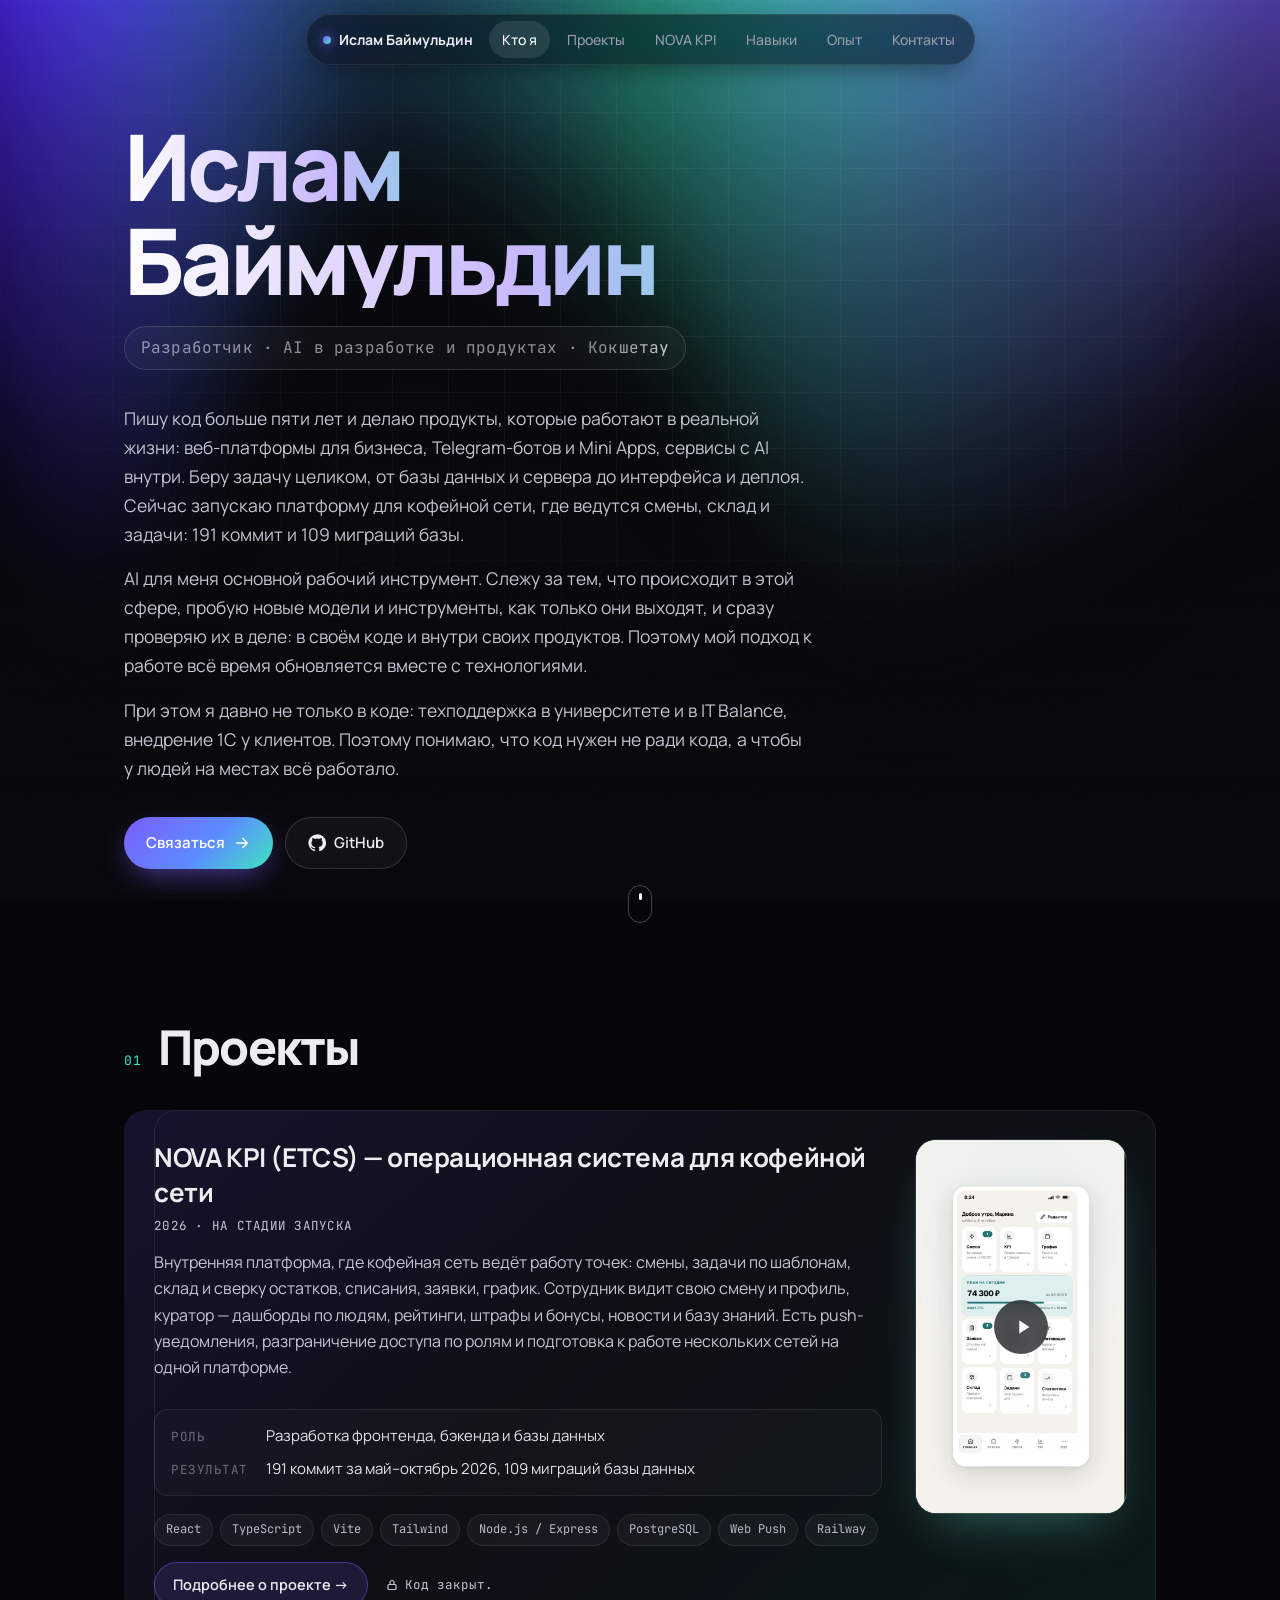
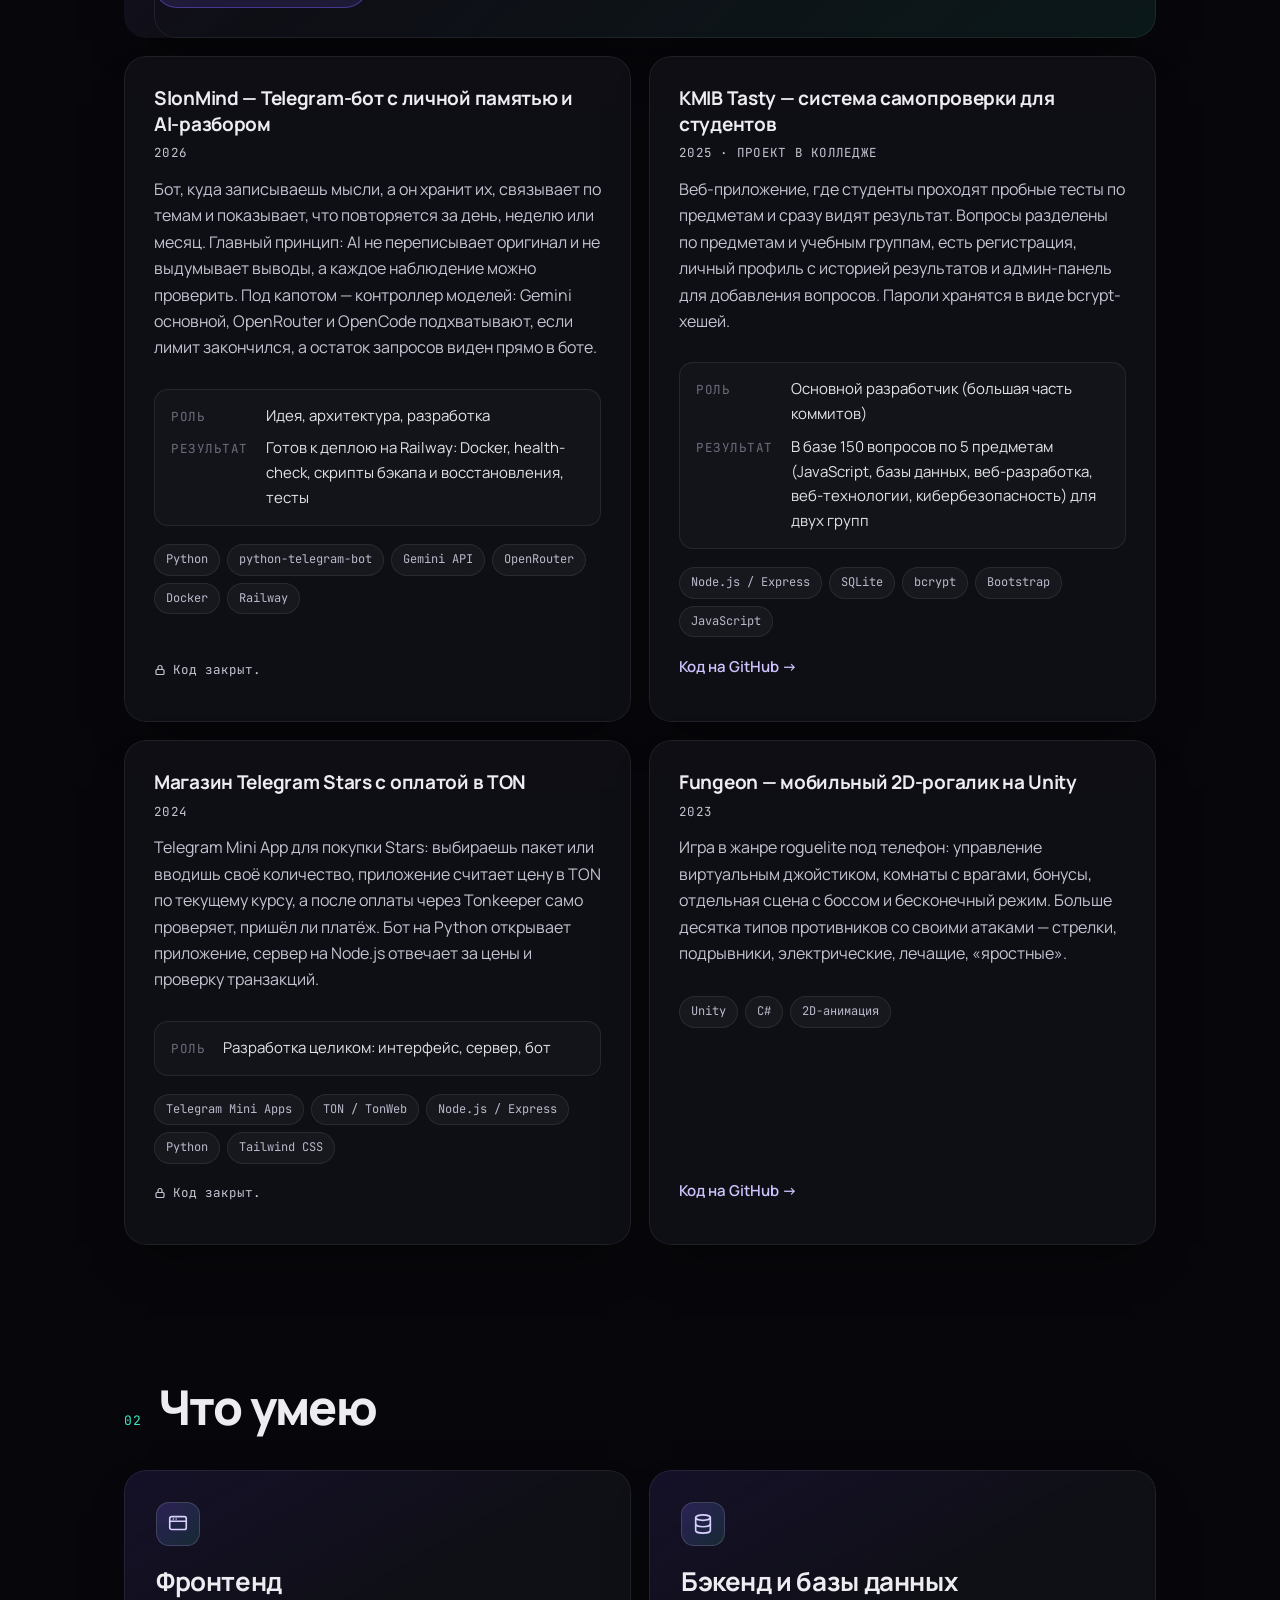
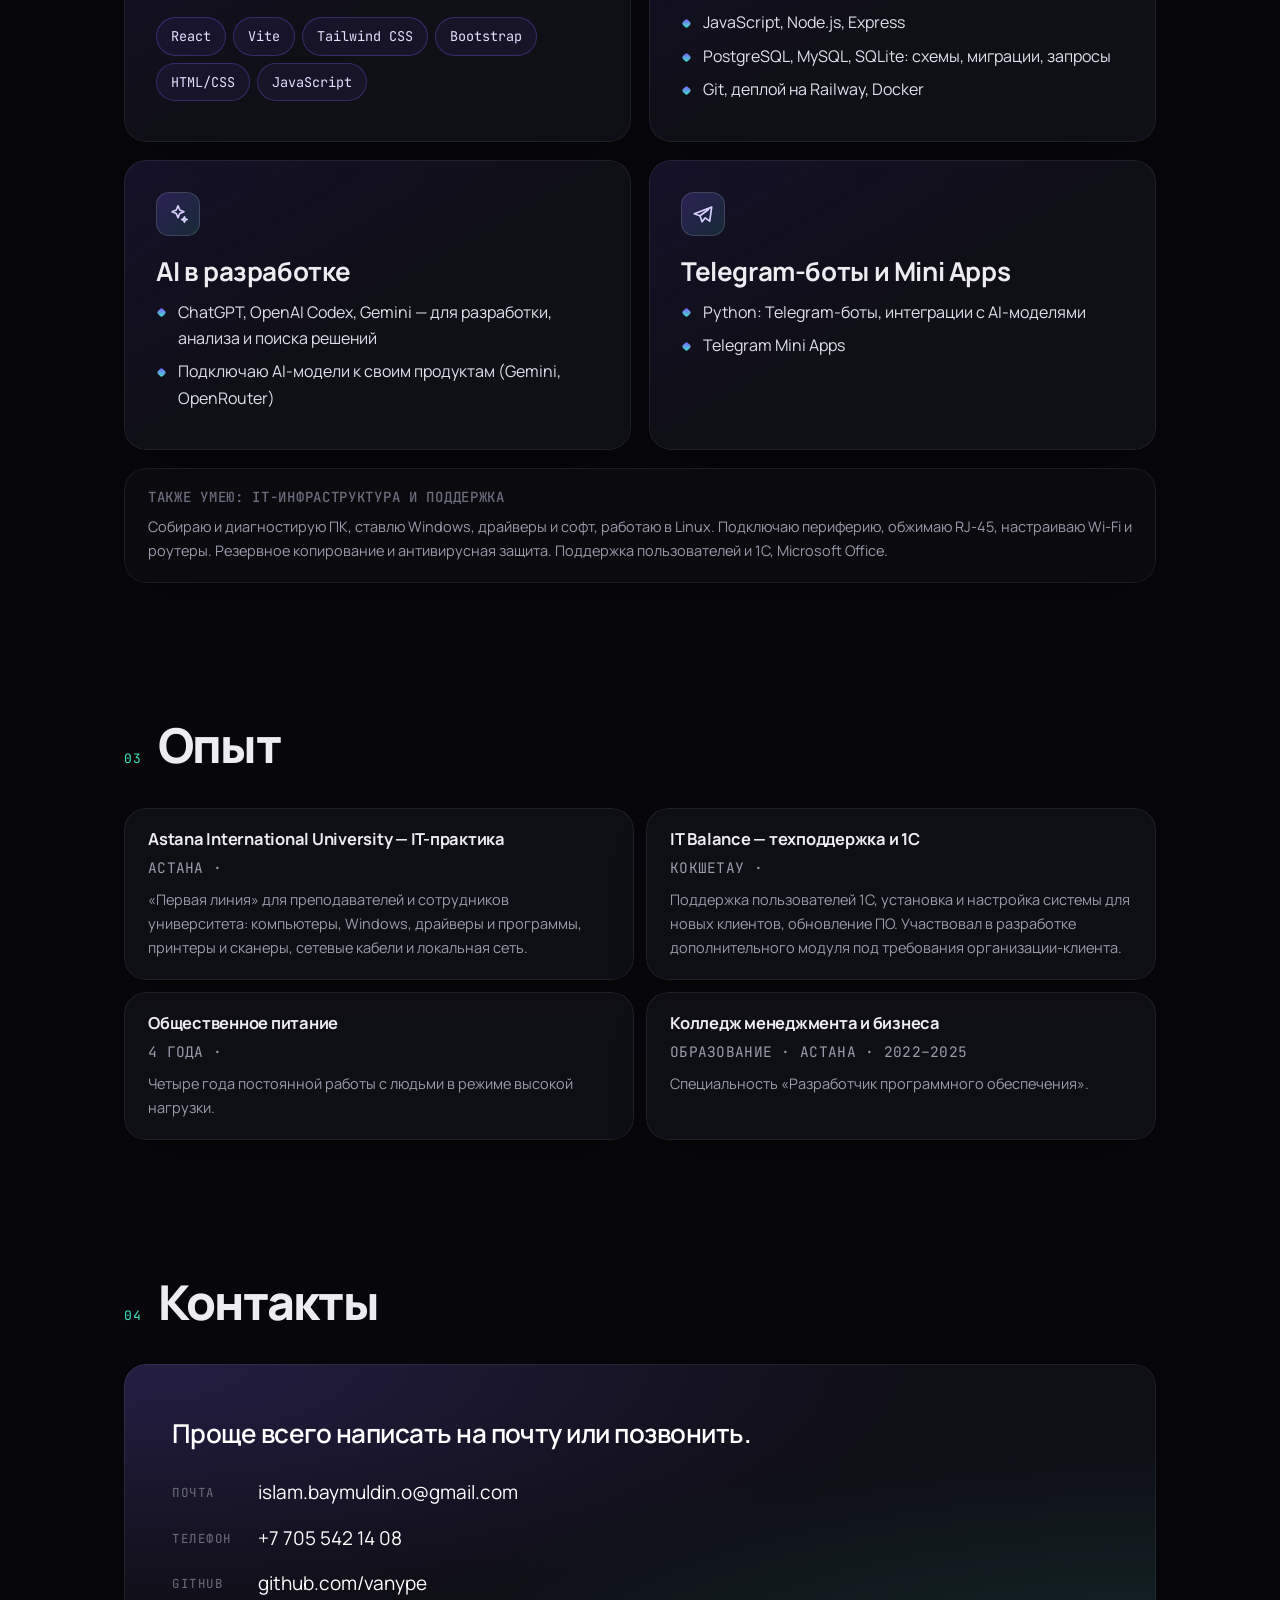
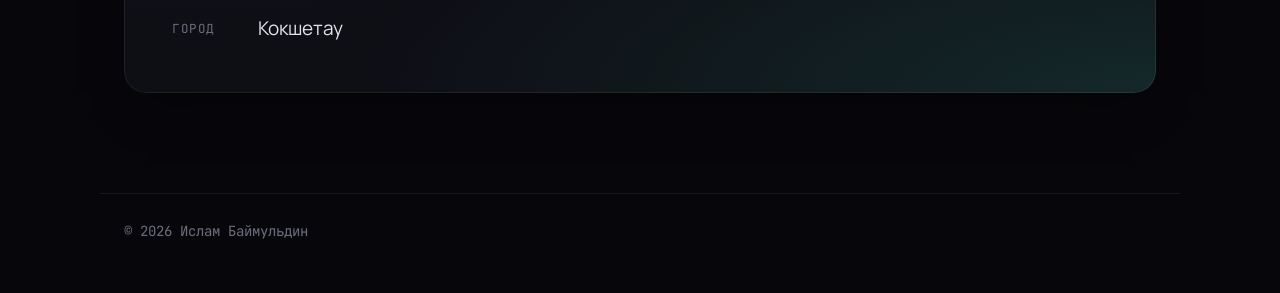
==== commit 41ca09e1: "Nav link to NOVA KPI, dev-first meta" ====
--- a/index.html
+++ b/index.html
@@ -4,7 +4,7 @@
 <meta charset="utf-8">
 <meta name="viewport" content="width=device-width, initial-scale=1">
 <title>Ислам Баймульдин — разработчик</title>
-<meta name="description" content="Ислам Баймульдин, Кокшетау. Техподдержка, компьютеры и сети, веб-приложения и Telegram-боты на JavaScript и Python.">
+<meta name="description" content="Ислам Баймульдин, Кокшетау. Разработчик: веб-платформы для бизнеса, Telegram-боты и Mini Apps, AI в разработке и продуктах.">
 <meta name="theme-color" content="#07070b">
 <link rel="preconnect" href="https://fonts.googleapis.com">
 <link rel="preconnect" href="https://fonts.gstatic.com" crossorigin>
@@ -28,7 +28,7 @@
 
 <nav id="nav"><div class="pill">
   <b>Ислам Баймульдин</b>
-  <a href="#about">Кто я</a><a href="#projects">Проекты</a><a href="#skills">Навыки</a><a href="#experience">Опыт</a><a href="#contacts">Контакты</a>
+  <a href="#about">Кто я</a><a href="#projects">Проекты</a><a href="nova-kpi/">NOVA KPI</a><a href="#skills">Навыки</a><a href="#experience">Опыт</a><a href="#contacts">Контакты</a>
 </div></nav>
 
 <!-- ===== КТО Я ===== -->
